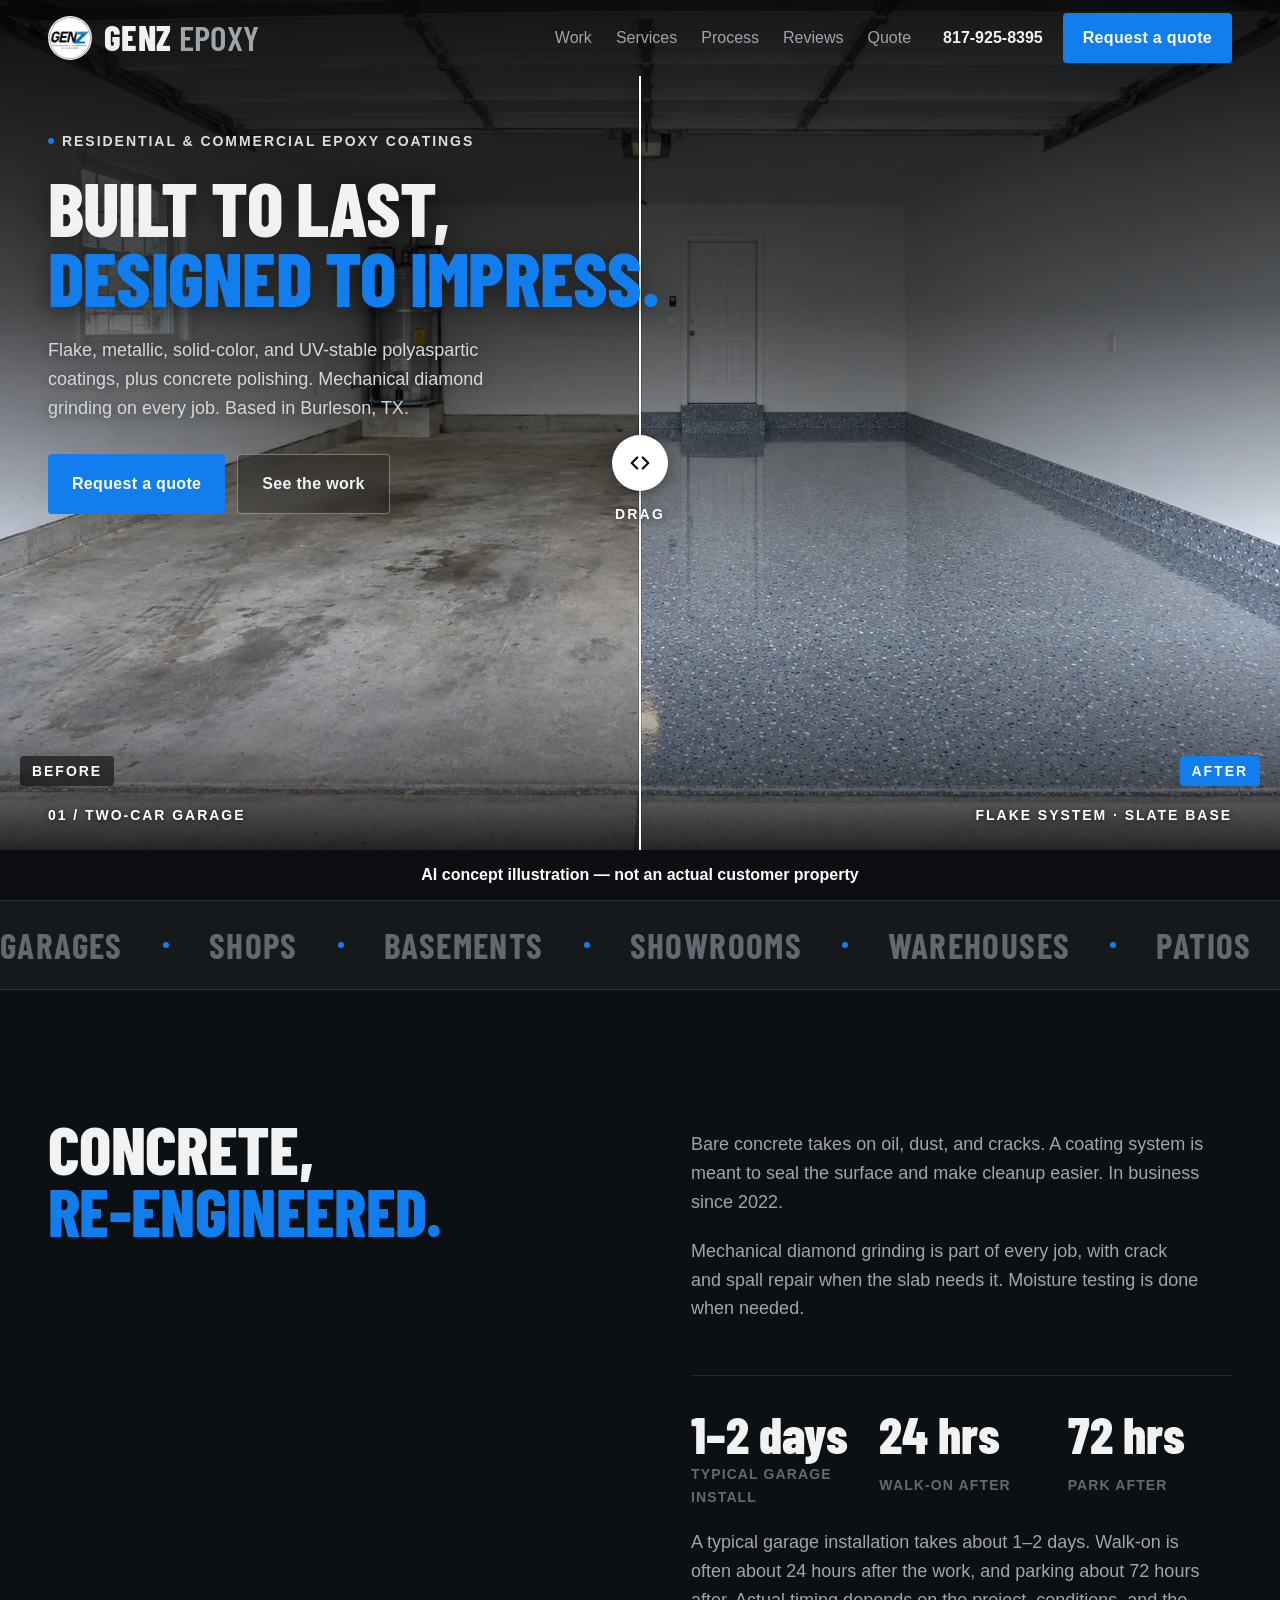
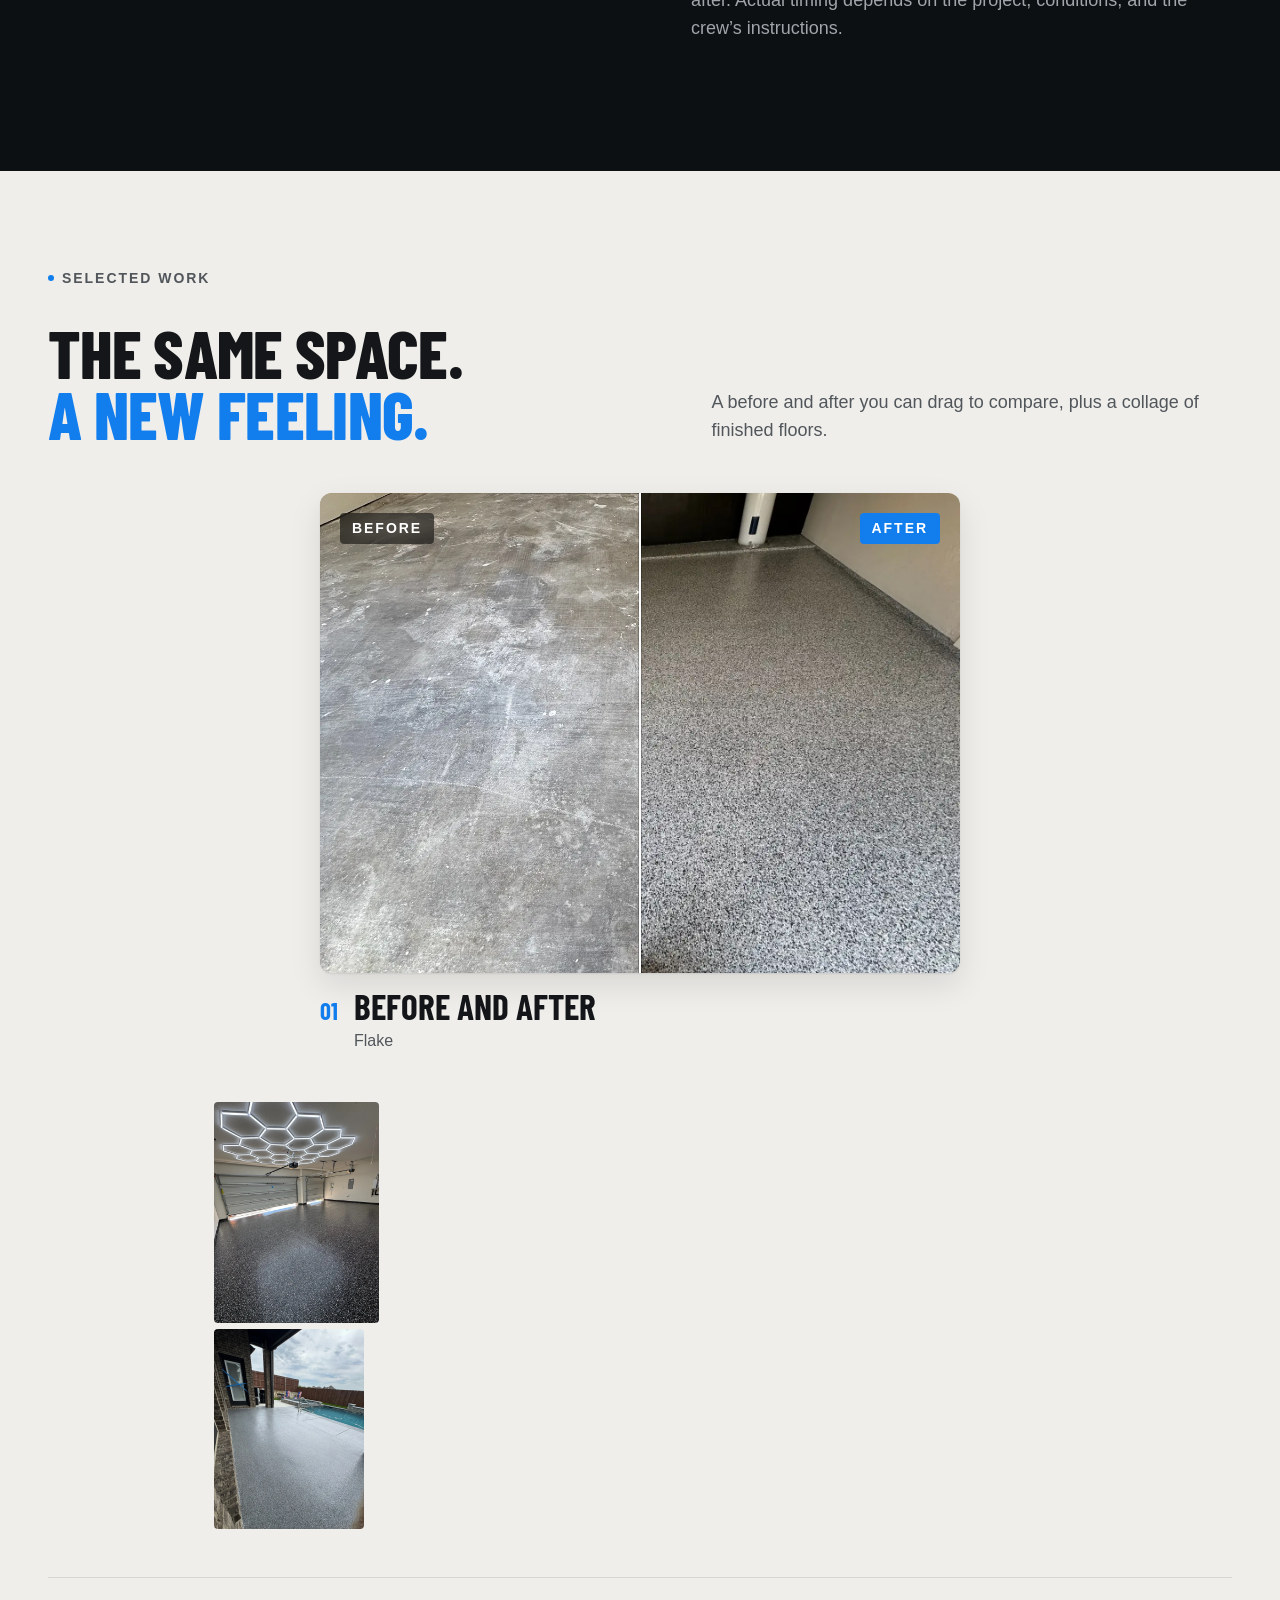
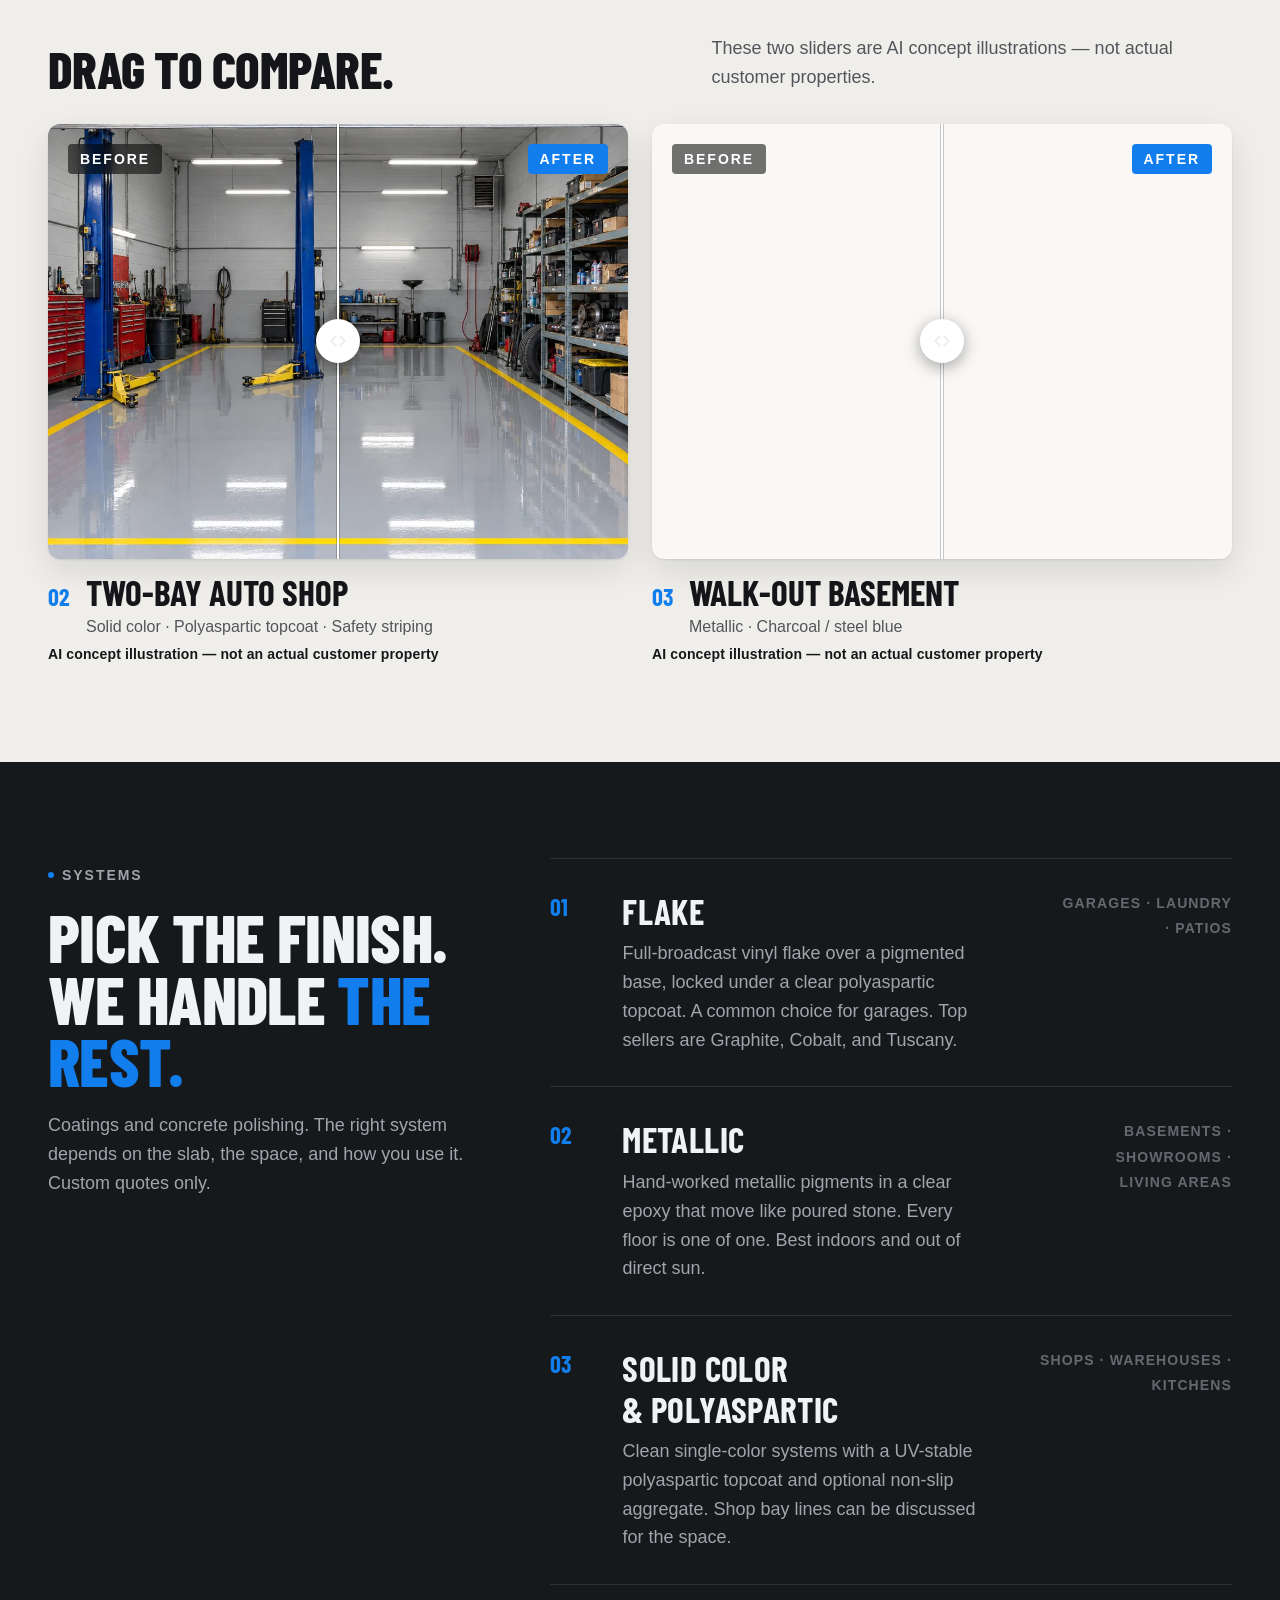
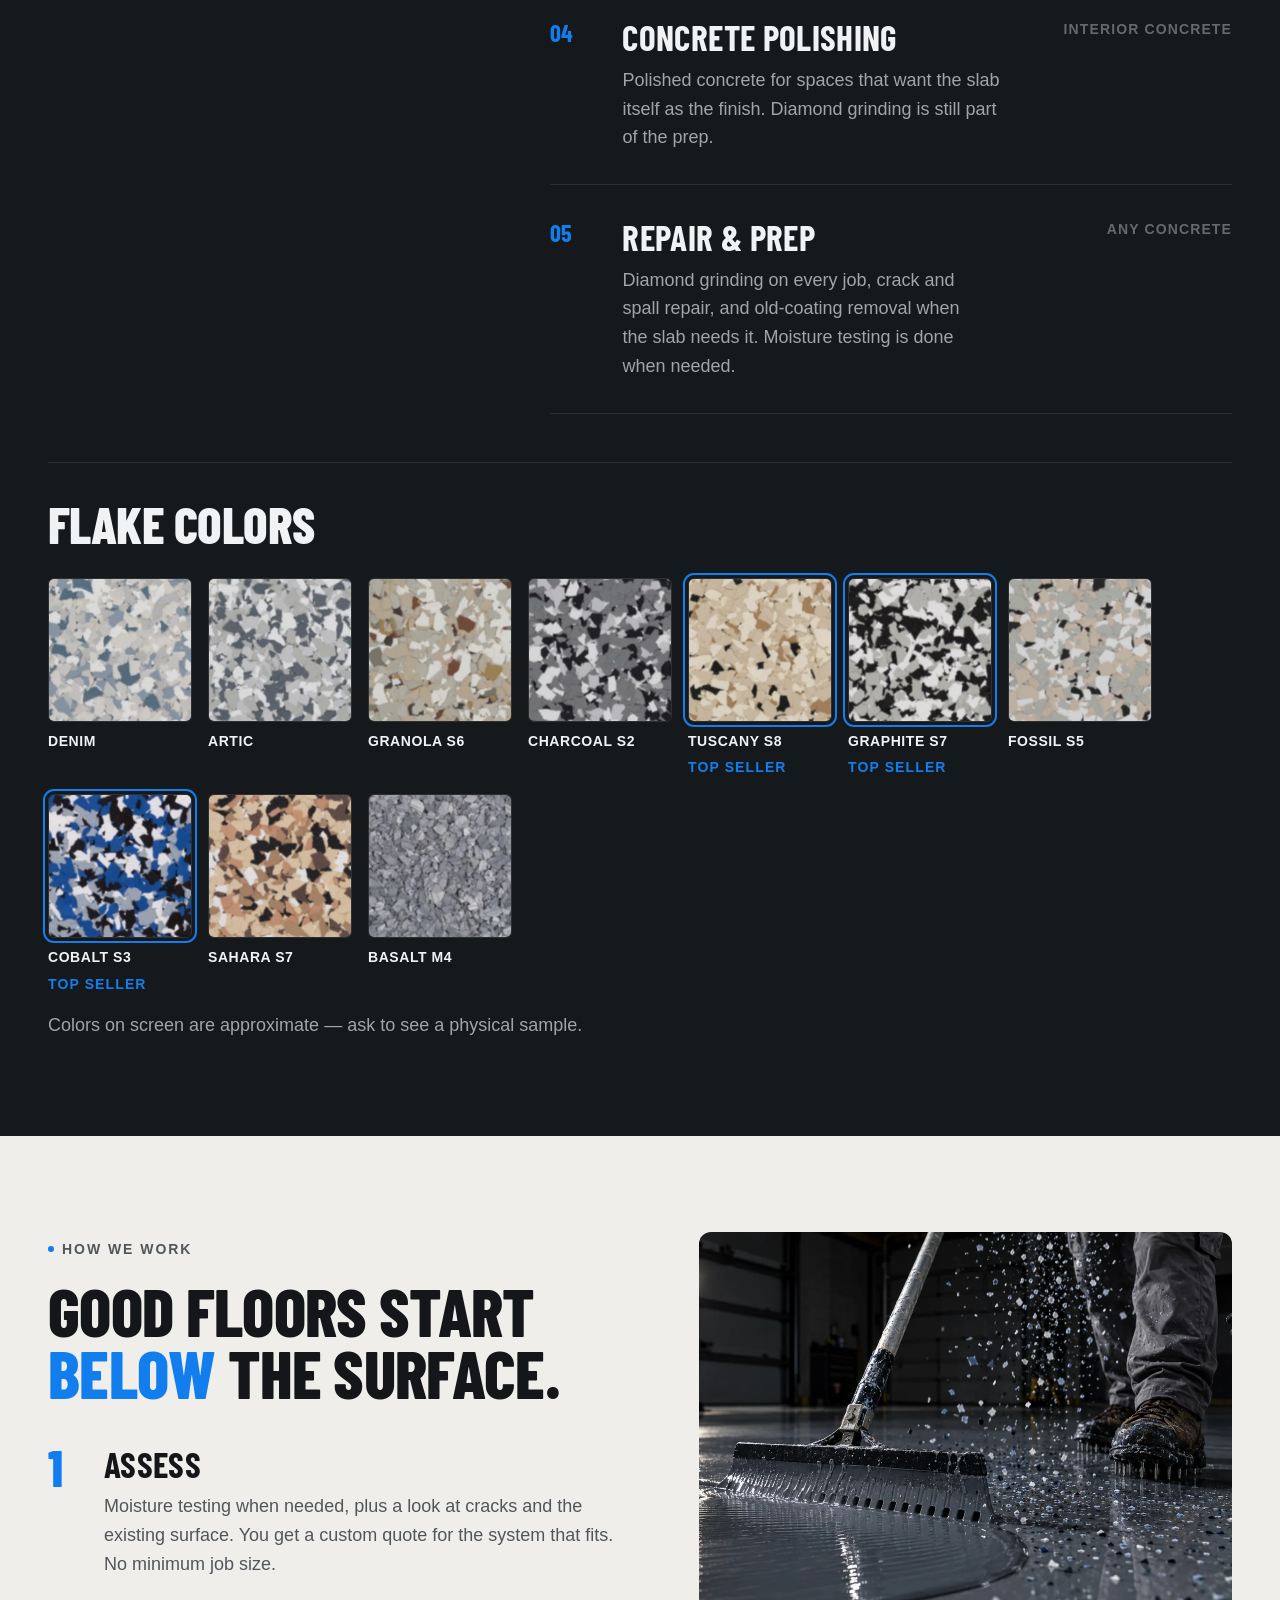
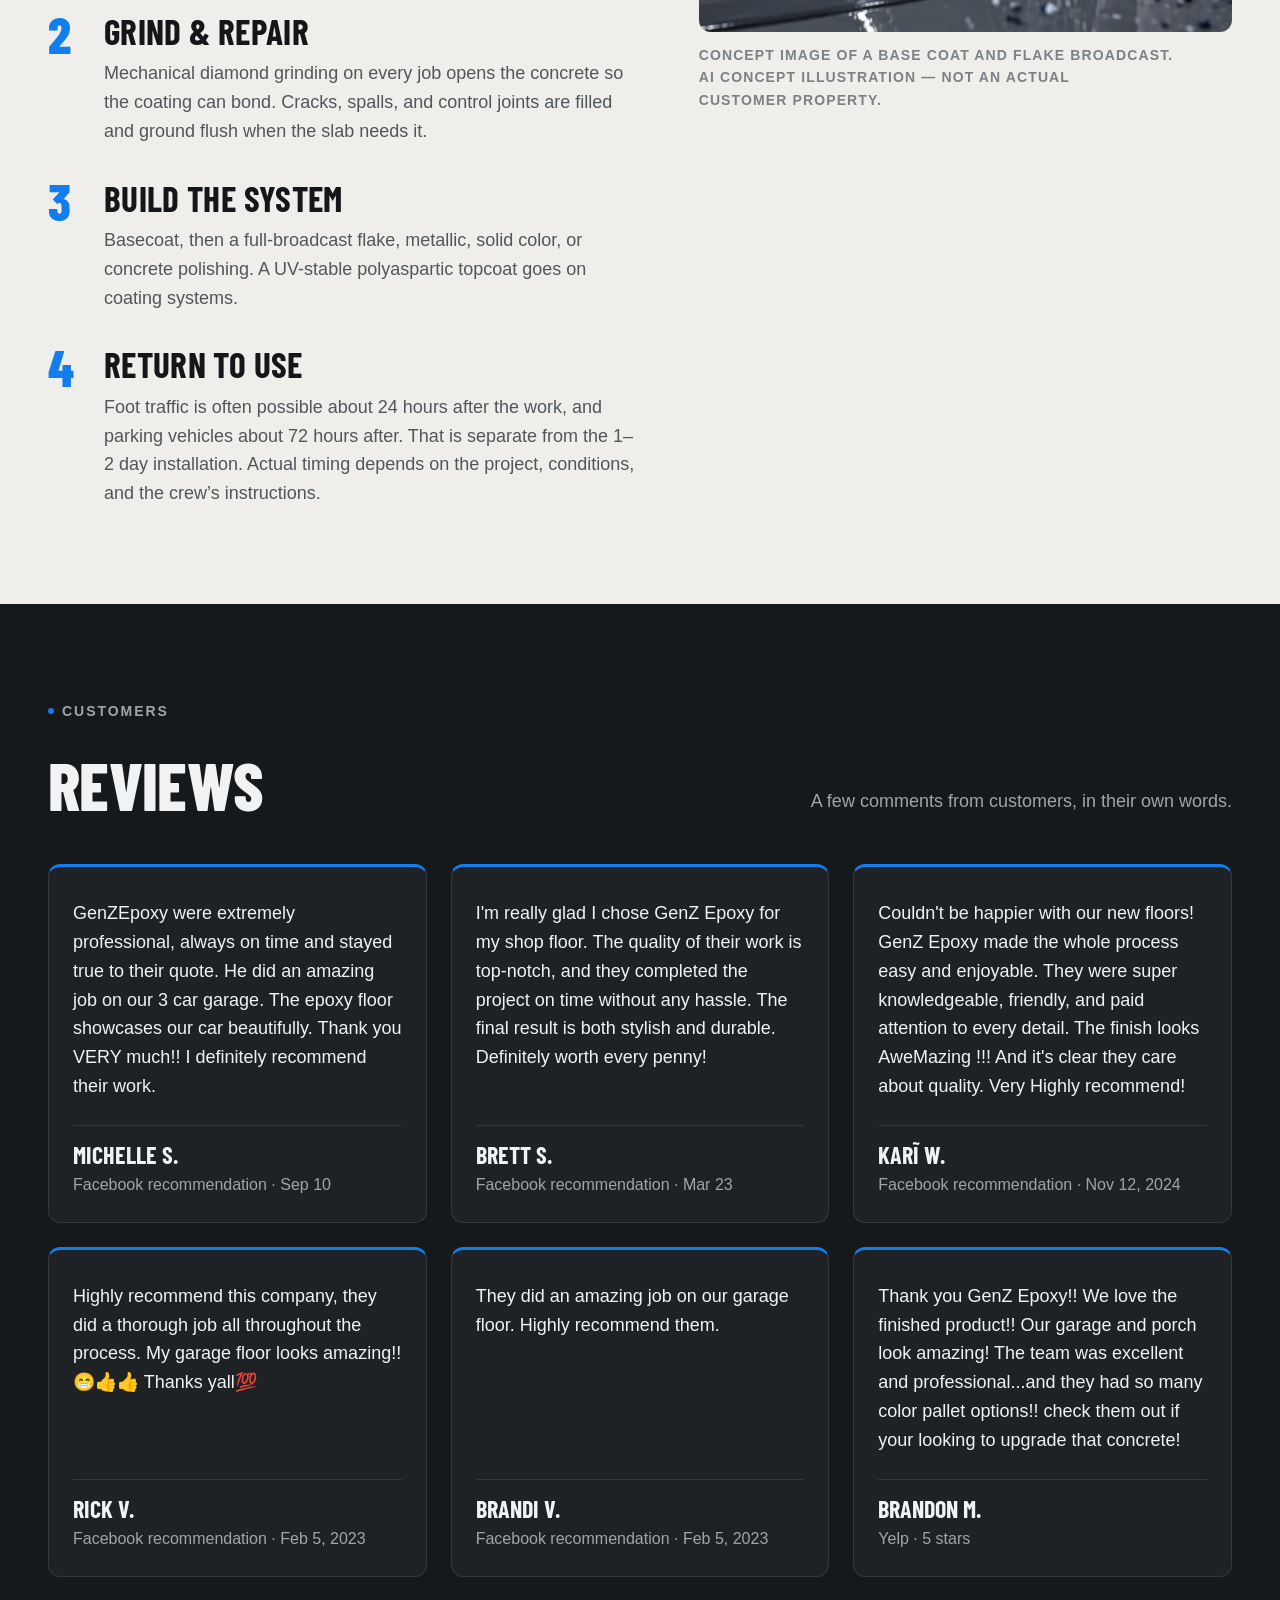
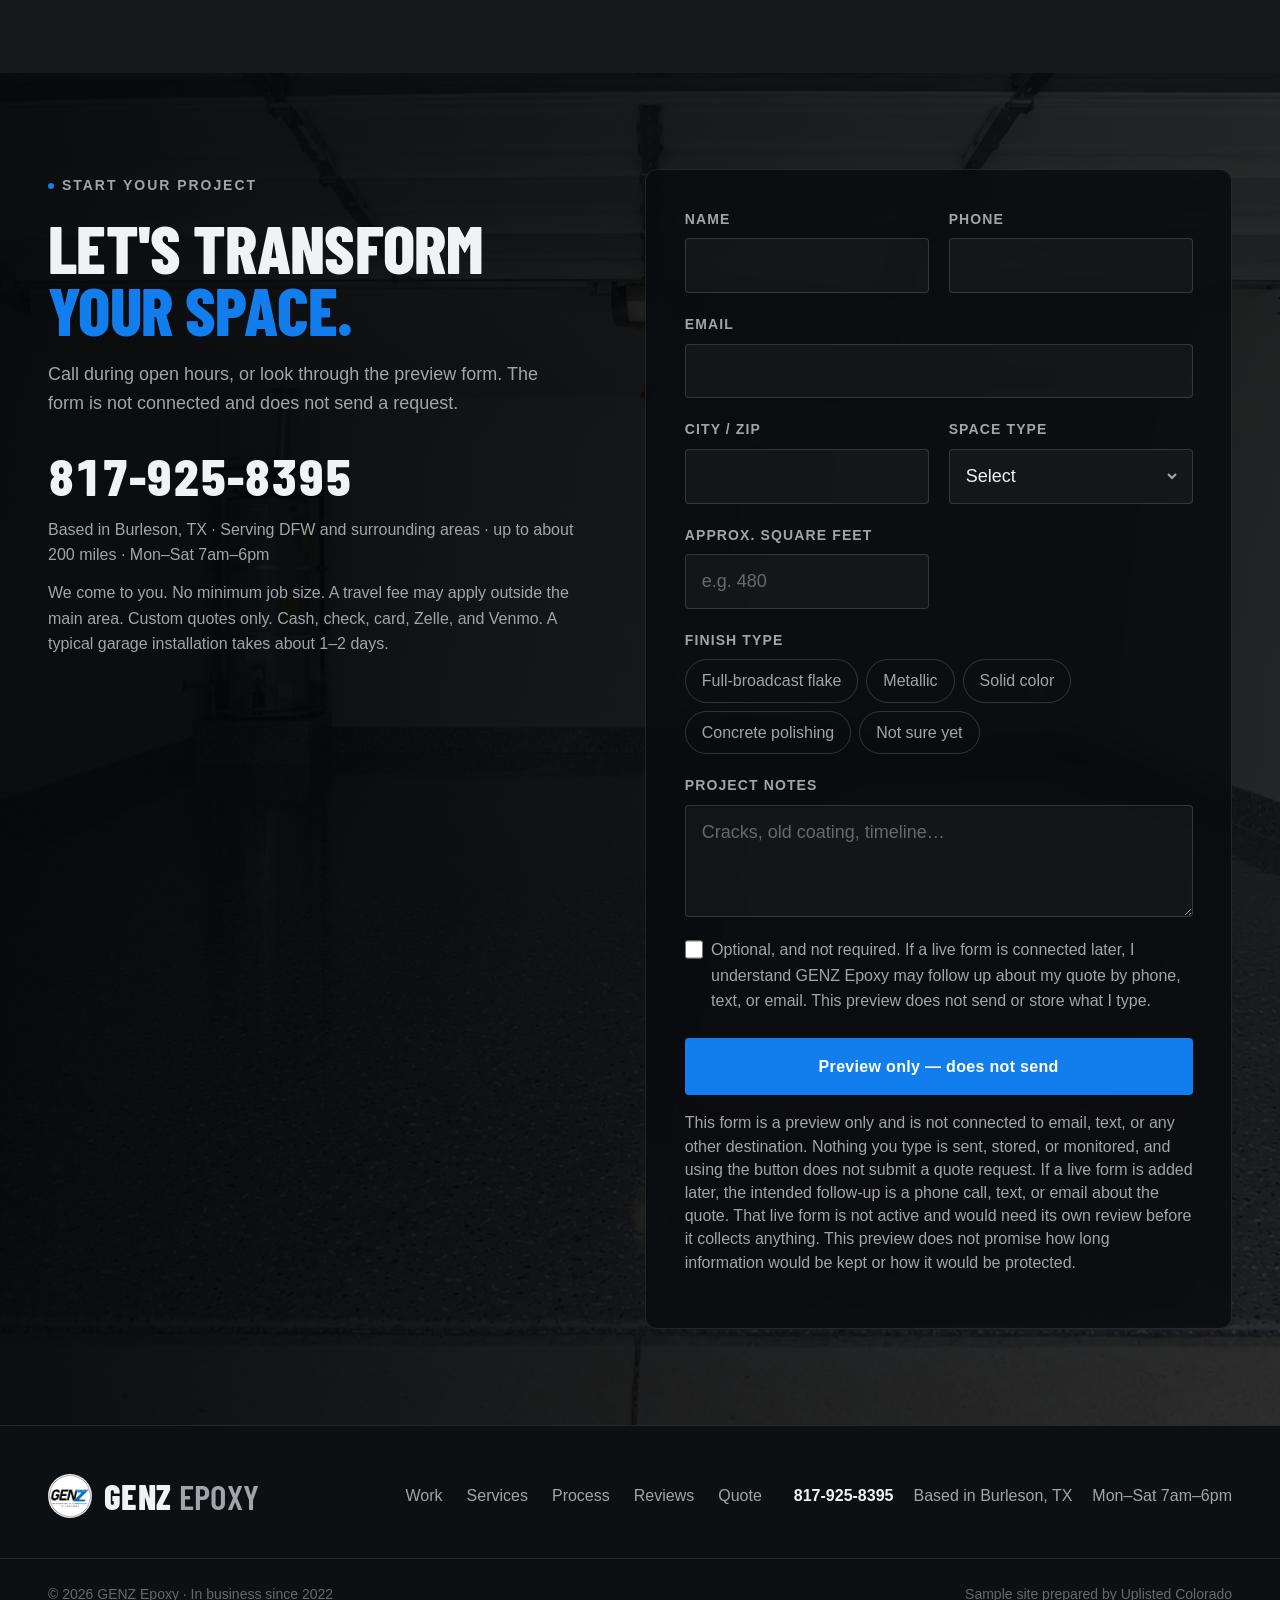
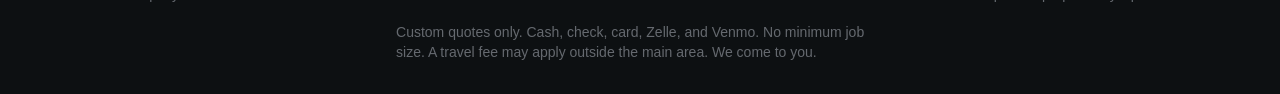
==== version-b/index.html @ 76e6569d "Update Version B preview: remove Concept illustrations label Remove only the “Concept illustrations”" ====
<!doctype html>
<html lang="en">
  <head>
    <meta name="robots" content="noindex, nofollow" />

    <meta charset="utf-8" />
    <meta name="viewport" content="width=device-width, initial-scale=1" />
    <title>GENZ Epoxy — Built to last, designed to impress.</title>
    <meta
      name="description"
      content="Built to last, designed to impress. Service-area epoxy flooring and concrete polishing based in Burleson, TX. Serving DFW and surrounding areas, up to about 200 miles. Mon–Sat 7am–6pm."
    />
    <meta property="og:title" content="GENZ Epoxy — Built to last, designed to impress." />
    <meta property="og:description" content="Built to last, designed to impress. Service-area epoxy flooring and concrete polishing based in Burleson, TX." />
    <meta property="og:image" content="./assets/after-garage.webp" />
    <link rel="icon" type="image/png" href="./assets/favicon.png" />
    <script type="application/ld+json">
      {
        "@context": "https://schema.org",
        "@type": "ProfessionalService",
        "name": "GENZ Epoxy",
        "slogan": "Built to last, designed to impress.",
        "telephone": "+18179258395",
        "description": "Built to last, designed to impress. Service-area epoxy flooring and concrete polishing based in Burleson, TX, serving DFW and surrounding areas, up to about 200 miles.",
        "areaServed": "Burleson, TX; DFW and surrounding areas, up to about 200 miles.",
        "openingHours": "Mo-Sa 07:00-18:00",
        "foundingDate": "2022",
        "paymentAccepted": "Cash, Check, Card, Zelle, Venmo"
      }
    </script>

    <link rel="preconnect" href="https://fonts.googleapis.com" />
    <link rel="preconnect" href="https://fonts.gstatic.com" crossorigin />
    <link
      href="https://fonts.googleapis.com/css2?family=Barlow+Condensed:wght@600;700;800&display=swap"
      rel="stylesheet"
    />
    <link href="https://api.fontshare.com/v2/css?f[]=satoshi@400,500,700&display=swap" rel="stylesheet" />

    <link rel="preload" as="image" href="./assets/after-garage.webp" />
    <link rel="preload" as="image" href="./assets/before-garage.webp" />
    <link rel="stylesheet" href="./base.css" />
    <link rel="stylesheet" href="./style.css" />
  </head>
  <body>
    <a class="skip-link" href="#main">Skip to content</a>

    <header class="site-header" id="top">
      <div class="container header-inner">
        <a class="brand" href="#top" aria-label="GENZ Epoxy home">
          <img class="brand-mark" src="./assets/logo.webp" alt="" width="44" height="44" />
          <span class="brand-name">GENZ <span>Epoxy</span></span>
        </a>
        <nav class="site-nav" aria-label="Primary">
          <a href="#work">Work</a>
          <a href="#services">Services</a>
          <a href="#process">Process</a>
          <a href="#reviews">Reviews</a>
          <a href="#quote">Quote</a>
        </nav>
        <div class="header-actions">
          <a class="header-phone" href="tel:+18179258395">817-925-8395</a>
          <a class="btn btn-primary" href="#quote">Request a quote</a>
        </div>
        <button class="menu-toggle" aria-expanded="false" aria-controls="mobile-nav" aria-label="Open menu">
          <span></span><span></span>
        </button>
      </div>
      <nav class="mobile-nav" id="mobile-nav" aria-label="Mobile" hidden>
        <a href="#work">Work</a>
        <a href="#services">Services</a>
        <a href="#process">Process</a>
        <a href="#reviews">Reviews</a>
        <a href="tel:+18179258395">Call 817-925-8395</a>
        <a class="btn btn-primary" href="#quote">Request a quote</a>
      </nav>
    </header>

    <main id="main">
      <section class="hero" aria-labelledby="hero-title">
        <div class="compare compare-hero" data-compare data-autoplay>
          <img
            class="compare-after"
            src="./assets/after-garage.webp"
            alt="Concept illustration of a two-car garage with a glossy slate-gray flake floor"
            width="1920"
            height="1280"
            fetchpriority="high"
          />
          <div class="compare-before-wrap">
            <img
              class="compare-before"
              src="./assets/before-garage.webp"
              alt="Concept illustration of the same two-car garage with stained and cracked bare concrete"
              width="1920"
              height="1280"
              fetchpriority="high"
            />
          </div>
          <span class="compare-label compare-label-before" aria-hidden="true">Before</span>
          <span class="compare-label compare-label-after" aria-hidden="true">After</span>
          <div class="compare-handle" aria-hidden="true">
            <span class="compare-handle-grip">
              <svg width="22" height="22" viewBox="0 0 24 24" fill="none" stroke="currentColor" stroke-width="2.5" stroke-linecap="round" stroke-linejoin="round"><path d="M9 6l-6 6 6 6M15 6l6 6-6 6"/></svg>
            </span>
            <span class="compare-hint">Drag</span>
          </div>
          <input
            class="compare-range"
            type="range"
            min="0"
            max="100"
            value="50"
            step="0.1"
            aria-label="Before and after comparison slider. Drag left to see the finished floor, right to see the original concrete."
          />
        </div>
        <p class="hero-ai-note">AI concept illustration — not an actual customer property</p>

        <div class="hero-content container">
          <p class="kicker"><span class="dot"></span>Residential &amp; commercial epoxy coatings</p>
          <h1 class="display" id="hero-title">
            Built to last,<br /><em>designed to impress.</em>
          </h1>
          <p class="hero-sub">
            Flake, metallic, solid-color, and UV-stable polyaspartic coatings, plus concrete polishing. Mechanical diamond grinding on every job. Based in Burleson, TX.
          </p>
          <div class="hero-actions">
            <a class="btn btn-primary btn-lg" href="#quote">Request a quote</a>
            <a class="btn btn-ghost btn-lg" href="#work">See the work</a>
          </div>
        </div>
        <div class="hero-meta container" aria-hidden="true">
          <span>01 / Two-car garage</span>
          <span>Flake system · Slate base</span>
        </div>
      </section>

      <div class="ticker" aria-hidden="true">
        <div class="ticker-track">
          <span>Garages</span><span>Shops</span><span>Basements</span><span>Showrooms</span><span>Warehouses</span><span>Patios</span><span>Flake</span><span>Metallic</span><span>Polyaspartic</span><span>Solid color</span><span>Polishing</span>
          <span>Garages</span><span>Shops</span><span>Basements</span><span>Showrooms</span><span>Warehouses</span><span>Patios</span><span>Flake</span><span>Metallic</span><span>Polyaspartic</span><span>Solid color</span><span>Polishing</span>
        </div>
      </div>

      <section class="statement container" aria-labelledby="statement-title">
        <h2 class="display-md" id="statement-title">Concrete,<br /><em>re-engineered.</em></h2>
        <div class="statement-body">
          <p>
            Bare concrete takes on oil, dust, and cracks. A coating system is meant to seal the surface and make cleanup easier. In business since 2022.
          </p>
          <p>
            Mechanical diamond grinding is part of every job, with crack and spall repair when the slab needs it. Moisture testing is done when needed.
          </p>
          <ul class="stat-row" role="list">
            <li><strong>1–2 days</strong><span>Typical garage install</span></li>
            <li><strong>24 hrs</strong><span>Walk-on after</span></li>
            <li><strong>72 hrs</strong><span>Park after</span></li>
          </ul>
          <p>
            A typical garage installation takes about 1–2 days. Walk-on is often about 24 hours after the work, and parking about 72 hours after. Actual timing depends on the project, conditions, and the crew’s instructions.
          </p>
        </div>
      </section>

      <section class="work section-light" id="work" aria-labelledby="work-title">
        <div class="container">
          <div class="section-head">
            <p class="kicker"><span class="dot"></span>Selected work</p>
            <h2 class="display-md" id="work-title">The same space.<br /><em>A new feeling.</em></h2>
            <p class="section-lede">A before and after you can drag to compare, plus a collage of finished floors.</p>
          </div>

          <figure class="work-item work-item-feature">
            <div class="compare" data-compare>
              <img class="compare-after" src="./assets/photos/photo-4422-after.webp" alt="Finished gray flake epoxy floor in an empty garage" width="1440" height="1080" decoding="async" />
              <div class="compare-before-wrap">
                <img class="compare-before compare-floor" src="./assets/photos/photo-4388-before.webp" alt="Bare, stained concrete floor in a garage before coating" width="1200" height="1600" decoding="async" />
              </div>
              <span class="compare-label compare-label-before" aria-hidden="true">Before</span>
              <span class="compare-label compare-label-after" aria-hidden="true">After</span>
              <div class="compare-handle" aria-hidden="true">
                <span class="compare-handle-grip">
                  <svg width="18" height="18" viewBox="0 0 24 24" fill="none" stroke="currentColor" stroke-width="2.5" stroke-linecap="round" stroke-linejoin="round"><path d="M9 6l-6 6 6 6M15 6l6 6-6 6"/></svg>
                </span>
              </div>
              <input class="compare-range" type="range" min="0" max="100" value="50" step="0.1" aria-label="Before and after comparison of a garage floor, from stained concrete to a finished flake coating" />
            </div>
            <figcaption>
              <span class="work-index">01</span>
              <span class="work-title">Before and after</span>
              <span class="work-tag">Flake</span>
            </figcaption>
          </figure>

          <div class="photo-collage" aria-label="Finished epoxy floors">
            <figure class="collage-item" style="--w:1200;--h:1600" tabindex="0" role="button" aria-pressed="false">
              <img src="./assets/photos/photo-5711.webp" alt="Dark flake epoxy garage floor with hexagonal ceiling lights" width="1200" height="1600" decoding="async" />
            </figure>
            <figure class="collage-item" style="--w:1200;--h:1600" tabindex="0" role="button" aria-pressed="false">
              <img src="./assets/photos/photo-5317.webp" alt="Covered stone porch with a finished gray flake epoxy floor" width="1200" height="1600" loading="lazy" decoding="async" />
            </figure>
            <figure class="collage-item" style="--w:1200;--h:1600" tabindex="0" role="button" aria-pressed="false">
              <img src="./assets/photos/photo-2175.webp" alt="Large shop with a gray flake epoxy floor and open bay doors at dusk" width="1200" height="1600" loading="lazy" decoding="async" />
            </figure>
            <figure class="collage-item" style="--w:1200;--h:1600" tabindex="0" role="button" aria-pressed="false">
              <img src="./assets/photos/photo-1441.webp" alt="Finished flake epoxy floor in a room with a stone wall and glass doors" width="1200" height="1600" loading="lazy" decoding="async" />
            </figure>
            <figure class="collage-item" style="--w:1200;--h:1600" tabindex="0" role="button" aria-pressed="false">
              <img src="./assets/photos/photo-7935.webp" alt="Empty garage with a finished gray flake epoxy floor" width="1200" height="1600" loading="lazy" decoding="async" />
            </figure>
            <figure class="collage-item" style="--w:1200;--h:1600" tabindex="0" role="button" aria-pressed="false">
              <img src="./assets/photos/photo-4083.webp" alt="Patio with a finished flake epoxy floor beside a pool" width="1200" height="1600" loading="lazy" decoding="async" />
            </figure>
            <figure class="collage-item" style="--w:1200;--h:1600" tabindex="0" role="button" aria-pressed="false">
              <img src="./assets/photos/photo-5311.webp" alt="Side patio with a finished flake epoxy floor along a house" width="1200" height="1600" loading="lazy" decoding="async" />
            </figure>
            <figure class="collage-item" style="--w:1200;--h:1600" tabindex="0" role="button" aria-pressed="false">
              <img src="./assets/photos/photo-9920.webp" alt="Installer broadcasting flake onto a garage floor" width="1200" height="1600" loading="lazy" decoding="async" />
            </figure>
            <figure class="collage-item" style="--w:1200;--h:1600" tabindex="0" role="button" aria-pressed="false">
              <img src="./assets/photos/photo-0523.webp" alt="Garage flake floor during installation, with a broom in the foreground" width="1200" height="1600" loading="lazy" decoding="async" />
            </figure>
            <figure class="collage-item" style="--w:1200;--h:1600" tabindex="0" role="button" aria-pressed="false">
              <img src="./assets/photos/photo-4104.webp" alt="Lit garage with a finished flake epoxy floor, seen from the driveway at dusk" width="1200" height="1600" loading="lazy" decoding="async" />
            </figure>
          </div>

          <div class="work-concepts">
            <div class="section-head section-head-sub">
              <h3 class="display-sm" id="concepts-title">Drag to compare.</h3>
              <p class="section-lede">These two sliders are AI concept illustrations — not actual customer properties.</p>
            </div>
            <div class="work-grid">
            <figure class="work-item">
              <div class="compare" data-compare>
                <img class="compare-after" src="./assets/after-shop.webp" alt="Concept illustration of an auto shop bay with a light-gray solid-color floor and yellow bay lines" width="1200" height="800" decoding="async" />
                <div class="compare-before-wrap">
                  <img class="compare-before" src="./assets/before-shop.webp" alt="Concept illustration of the same auto shop bay with worn concrete" width="1200" height="800" decoding="async" />
                </div>
                <span class="compare-label compare-label-before" aria-hidden="true">Before</span>
                <span class="compare-label compare-label-after" aria-hidden="true">After</span>
                <div class="compare-handle" aria-hidden="true">
                  <span class="compare-handle-grip">
                    <svg width="18" height="18" viewBox="0 0 24 24" fill="none" stroke="currentColor" stroke-width="2.5" stroke-linecap="round" stroke-linejoin="round"><path d="M9 6l-6 6 6 6M15 6l6 6-6 6"/></svg>
                  </span>
                </div>
                <input class="compare-range" type="range" min="0" max="100" value="50" step="0.1" aria-label="Before and after comparison: auto shop bay" />
              </div>
              <figcaption>
                <span class="work-index">02</span>
                <span class="work-title">Two-bay auto shop</span>
                <span class="work-tag">Solid color · Polyaspartic topcoat · Safety striping</span>
                <span class="ai-caption">AI concept illustration — not an actual customer property</span>
              </figcaption>
            </figure>

            <figure class="work-item">
              <div class="compare" data-compare>
                <img class="compare-after" src="./assets/after-basement.webp" alt="Concept illustration of a basement with a charcoal and steel-blue metallic floor" width="1200" height="900" decoding="async" />
                <div class="compare-before-wrap">
                  <img class="compare-before" src="./assets/before-basement.webp" alt="Concept illustration of the same basement with dusty cracked concrete" width="1200" height="900" decoding="async" />
                </div>
                <span class="compare-label compare-label-before" aria-hidden="true">Before</span>
                <span class="compare-label compare-label-after" aria-hidden="true">After</span>
                <div class="compare-handle" aria-hidden="true">
                  <span class="compare-handle-grip">
                    <svg width="18" height="18" viewBox="0 0 24 24" fill="none" stroke="currentColor" stroke-width="2.5" stroke-linecap="round" stroke-linejoin="round"><path d="M9 6l-6 6 6 6M15 6l6 6-6 6"/></svg>
                  </span>
                </div>
                <input class="compare-range" type="range" min="0" max="100" value="50" step="0.1" aria-label="Before and after comparison: basement" />
              </div>
              <figcaption>
                <span class="work-index">03</span>
                <span class="work-title">Walk-out basement</span>
                <span class="work-tag">Metallic · Charcoal / steel blue</span>
                <span class="ai-caption">AI concept illustration — not an actual customer property</span>
              </figcaption>
            </figure>
          </div>
          </div>
        </div>
      </section>

      <section class="services" id="services" aria-labelledby="services-title">
        <div class="container services-inner">
          <div class="services-intro">
            <p class="kicker"><span class="dot"></span>Systems</p>
            <h2 class="display-md" id="services-title">Pick the finish.<br />We handle <em>the rest.</em></h2>
            <p class="section-lede">Coatings and concrete polishing. The right system depends on the slab, the space, and how you use it. Custom quotes only.</p>
          </div>
          <ol class="service-list" role="list">
            <li class="service-row">
              <span class="service-num">01</span>
              <div class="service-body">
                <h3>Flake</h3>
                <p>Full-broadcast vinyl flake over a pigmented base, locked under a clear polyaspartic topcoat. A common choice for garages. Top sellers are Graphite, Cobalt, and Tuscany.</p>
              </div>
              <span class="service-meta">Garages · Laundry · Patios</span>
            </li>
            <li class="service-row">
              <span class="service-num">02</span>
              <div class="service-body">
                <h3>Metallic</h3>
                <p>Hand-worked metallic pigments in a clear epoxy that move like poured stone. Every floor is one of one. Best indoors and out of direct sun.</p>
              </div>
              <span class="service-meta">Basements · Showrooms · Living areas</span>
            </li>
            <li class="service-row">
              <span class="service-num">03</span>
              <div class="service-body">
                <h3>Solid color &amp; polyaspartic</h3>
                <p>Clean single-color systems with a UV-stable polyaspartic topcoat and optional non-slip aggregate. Shop bay lines can be discussed for the space.</p>
              </div>
              <span class="service-meta">Shops · Warehouses · Kitchens</span>
            </li>
            <li class="service-row">
              <span class="service-num">04</span>
              <div class="service-body">
                <h3>Concrete polishing</h3>
                <p>Polished concrete for spaces that want the slab itself as the finish. Diamond grinding is still part of the prep.</p>
              </div>
              <span class="service-meta">Interior concrete</span>
            </li>
            <li class="service-row">
              <span class="service-num">05</span>
              <div class="service-body">
                <h3>Repair &amp; prep</h3>
                <p>Diamond grinding on every job, crack and spall repair, and old-coating removal when the slab needs it. Moisture testing is done when needed.</p>
              </div>
              <span class="service-meta">Any concrete</span>
            </li>
          </ol>
        </div>
        <div class="container">
          <div class="color-block" id="colors">
            <h3>Flake colors</h3>
            <div class="swatch-grid">
              <figure class="swatch">
                <picture>
                  <source srcset="./assets/colors/denim.webp" type="image/webp" />
                  <img src="./assets/colors/denim.jpg" alt="DENIM" width="400" height="400" />
                </picture>
                <figcaption>DENIM</figcaption>
              </figure>
              <figure class="swatch">
                <picture>
                  <source srcset="./assets/colors/artic.webp" type="image/webp" />
                  <img src="./assets/colors/artic.jpg" alt="ARTIC" width="400" height="400" />
                </picture>
                <figcaption>ARTIC</figcaption>
              </figure>
              <figure class="swatch">
                <picture>
                  <source srcset="./assets/colors/granola-s6.webp" type="image/webp" />
                  <img src="./assets/colors/granola-s6.jpg" alt="GRANOLA S6" width="400" height="400" />
                </picture>
                <figcaption>GRANOLA S6</figcaption>
              </figure>
              <figure class="swatch">
                <picture>
                  <source srcset="./assets/colors/charcoal-s2.webp" type="image/webp" />
                  <img src="./assets/colors/charcoal-s2.jpg" alt="CHARCOAL S2" width="400" height="400" />
                </picture>
                <figcaption>CHARCOAL S2</figcaption>
              </figure>
              <figure class="swatch swatch-top">
                <picture>
                  <source srcset="./assets/colors/tuscany-s8.webp" type="image/webp" />
                  <img src="./assets/colors/tuscany-s8.jpg" alt="TUSCANY S8" width="400" height="400" />
                </picture>
                <figcaption>TUSCANY S8<span class="top-flag">Top seller</span></figcaption>
              </figure>
              <figure class="swatch swatch-top">
                <picture>
                  <source srcset="./assets/colors/graphite-s7.webp" type="image/webp" />
                  <img src="./assets/colors/graphite-s7.jpg" alt="GRAPHITE S7" width="400" height="400" />
                </picture>
                <figcaption>GRAPHITE S7<span class="top-flag">Top seller</span></figcaption>
              </figure>
              <figure class="swatch">
                <picture>
                  <source srcset="./assets/colors/fossil-s5.webp" type="image/webp" />
                  <img src="./assets/colors/fossil-s5.jpg" alt="FOSSIL S5" width="400" height="400" />
                </picture>
                <figcaption>FOSSIL S5</figcaption>
              </figure>
              <figure class="swatch swatch-top">
                <picture>
                  <source srcset="./assets/colors/cobalt-s3.webp" type="image/webp" />
                  <img src="./assets/colors/cobalt-s3.jpg" alt="COBALT S3" width="400" height="400" />
                </picture>
                <figcaption>COBALT S3<span class="top-flag">Top seller</span></figcaption>
              </figure>
              <figure class="swatch">
                <picture>
                  <source srcset="./assets/colors/sahara-s7.webp" type="image/webp" />
                  <img src="./assets/colors/sahara-s7.jpg" alt="SAHARA S7" width="400" height="400" />
                </picture>
                <figcaption>SAHARA S7</figcaption>
              </figure>
              <figure class="swatch">
                <picture>
                  <source srcset="./assets/colors/basalt-m4.webp" type="image/webp" />
                  <img src="./assets/colors/basalt-m4.jpg" alt="BASALT M4" width="400" height="400" />
                </picture>
                <figcaption>BASALT M4</figcaption>
              </figure>
            </div>
            <p>Colors on screen are approximate — ask to see a physical sample.</p>
          </div>
        </div>
      </section>

      <section class="process section-light" id="process" aria-labelledby="process-title">
        <div class="container process-inner">
          <div class="process-copy">
            <p class="kicker"><span class="dot"></span>How we work</p>
            <h2 class="display-md" id="process-title">Good floors start <em>below</em> the surface.</h2>
            <ol class="steps" role="list">
              <li>
                <span class="step-num">1</span>
                <div>
                  <h3>Assess</h3>
                  <p>Moisture testing when needed, plus a look at cracks and the existing surface. You get a custom quote for the system that fits. No minimum job size.</p>
                </div>
              </li>
              <li>
                <span class="step-num">2</span>
                <div>
                  <h3>Grind &amp; repair</h3>
                  <p>Mechanical diamond grinding on every job opens the concrete so the coating can bond. Cracks, spalls, and control joints are filled and ground flush when the slab needs it.</p>
                </div>
              </li>
              <li>
                <span class="step-num">3</span>
                <div>
                  <h3>Build the system</h3>
                  <p>Basecoat, then a full-broadcast flake, metallic, solid color, or concrete polishing. A UV-stable polyaspartic topcoat goes on coating systems.</p>
                </div>
              </li>
              <li>
                <span class="step-num">4</span>
                <div>
                  <h3>Return to use</h3>
                  <p>Foot traffic is often possible about 24 hours after the work, and parking vehicles about 72 hours after. That is separate from the 1–2 day installation. Actual timing depends on the project, conditions, and the crew’s instructions.</p>
                </div>
              </li>
            </ol>
          </div>
          <figure class="process-figure">
            <img src="./assets/process.webp" alt="Concept illustration of an installer spreading a slate-gray base coat while flakes are broadcast" width="1200" height="900" decoding="async" />
            <figcaption>Concept image of a base coat and flake broadcast. AI concept illustration — not an actual customer property.</figcaption>
          </figure>
        </div>
      </section>

      <section class="reviews" id="reviews" aria-labelledby="reviews-title">
        <div class="container">
          <div class="section-head">
            <p class="kicker"><span class="dot"></span>Customers</p>
            <h2 class="display-md" id="reviews-title">Reviews</h2>
            <p class="section-lede">A few comments from customers, in their own words.</p>
          </div>
          <ul class="review-grid" role="list">
            <li class="review-card">
              <figure>
                <blockquote class="review-quote"><p>GenZEpoxy were extremely professional, always on time and stayed true to their quote. He did an amazing job on our 3 car garage. The epoxy floor showcases our car beautifully. Thank you VERY much!! I definitely recommend their work.</p></blockquote>
                <figcaption class="review-meta"><span class="review-name">Michelle S.</span><span class="review-source">Facebook recommendation · Sep 10</span></figcaption>
              </figure>
            </li>
            <li class="review-card">
              <figure>
                <blockquote class="review-quote"><p>I&#x27;m really glad I chose GenZ Epoxy for my shop floor. The quality of their work is top-notch, and they completed the project on time without any hassle. The final result is both stylish and durable. Definitely worth every penny!</p></blockquote>
                <figcaption class="review-meta"><span class="review-name">Brett S.</span><span class="review-source">Facebook recommendation · Mar 23</span></figcaption>
              </figure>
            </li>
            <li class="review-card">
              <figure>
                <blockquote class="review-quote"><p>Couldn&#x27;t be happier with our new floors! GenZ Epoxy made the whole process easy and enjoyable. They were super knowledgeable, friendly, and paid attention to every detail. The finish looks AweMazing !!! And it&#x27;s clear they care about quality. Very Highly recommend!</p></blockquote>
                <figcaption class="review-meta"><span class="review-name">Karĩ W.</span><span class="review-source">Facebook recommendation · Nov 12, 2024</span></figcaption>
              </figure>
            </li>
            <li class="review-card">
              <figure>
                <blockquote class="review-quote"><p>Highly recommend this company, they did a thorough job all throughout the process. My garage floor looks amazing!! 😁👍👍 Thanks yall💯</p></blockquote>
                <figcaption class="review-meta"><span class="review-name">Rick V.</span><span class="review-source">Facebook recommendation · Feb 5, 2023</span></figcaption>
              </figure>
            </li>
            <li class="review-card">
              <figure>
                <blockquote class="review-quote"><p>They did an amazing job on our garage floor. Highly recommend them.</p></blockquote>
                <figcaption class="review-meta"><span class="review-name">Brandi V.</span><span class="review-source">Facebook recommendation · Feb 5, 2023</span></figcaption>
              </figure>
            </li>
            <li class="review-card">
              <figure>
                <blockquote class="review-quote"><p>Thank you GenZ Epoxy!! We love the finished product!! Our garage and porch look amazing! The team was excellent and professional...and they had so many color pallet options!! check them out if your looking to upgrade that concrete!</p></blockquote>
                <figcaption class="review-meta"><span class="review-name">Brandon M.</span><span class="review-source">Yelp · 5 stars</span></figcaption>
              </figure>
            </li>
          </ul>
        </div>
      </section>

      <section class="quote" id="quote" aria-labelledby="quote-title">
        <div class="quote-bg" aria-hidden="true">
          <img src="./assets/after-garage.webp" alt="" width="1920" height="1280" decoding="async" />
        </div>
        <div class="container quote-inner">
          <div class="quote-copy">
            <p class="kicker"><span class="dot"></span>Start your project</p>
            <h2 class="display-md" id="quote-title">Let's transform <em>your space.</em></h2>
            <p class="section-lede">Call during open hours, or look through the preview form. The form is not connected and does not send a request.</p>
            <a class="quote-phone" href="tel:+18179258395">817-925-8395</a>
            <p class="quote-area">Based in Burleson, TX · Serving DFW and surrounding areas · up to about 200 miles · Mon–Sat 7am–6pm</p>
            <p class="quote-area">We come to you. No minimum job size. A travel fee may apply outside the main area. Custom quotes only. Cash, check, card, Zelle, and Venmo. A typical garage installation takes about 1–2 days.</p>
          </div>
          <form class="quote-form" action="javascript:void(0)" method="post" novalidate onsubmit="return false;">
            <div class="field-grid">
              <label class="field">
                <span>Name</span>
                <input type="text" name="name" autocomplete="name" />
              </label>
              <label class="field">
                <span>Phone</span>
                <input type="tel" name="phone" autocomplete="tel" />
              </label>
              <label class="field field-full">
                <span>Email</span>
                <input type="email" name="email" autocomplete="email" />
              </label>
              <label class="field">
                <span>City / ZIP</span>
                <input type="text" name="city" autocomplete="postal-code" />
              </label>
              <label class="field">
                <span>Space type</span>
                <select name="space">
                  <option value="" selected>Select</option>
                  <option>2-car garage</option>
                  <option>3-car / oversized garage</option>
                  <option>Home workshop</option>
                  <option>Covered patio / porch</option>
                  <option>Basement</option>
                  <option>Shop / commercial</option>
                  <option>Other</option>
                </select>
              </label>
              <label class="field">
                <span>Approx. square feet</span>
                <input type="text" name="sqft" inputmode="numeric" placeholder="e.g. 480" />
              </label>
              <fieldset class="field field-full finish-set">
                <legend>Finish type</legend>
                <label><input type="radio" name="finish" value="Flake" /><span>Full-broadcast flake</span></label>
                <label><input type="radio" name="finish" value="Metallic" /><span>Metallic</span></label>
                <label><input type="radio" name="finish" value="Solid" /><span>Solid color</span></label>
                <label><input type="radio" name="finish" value="Polishing" /><span>Concrete polishing</span></label>
                <label><input type="radio" name="finish" value="Unsure" /><span>Not sure yet</span></label>
              </fieldset>
              <label class="field field-full">
                <span>Project notes</span>
                <textarea name="notes" rows="3" placeholder="Cracks, old coating, timeline…"></textarea>
              </label>
              <label class="field field-full consent">
                <input type="checkbox" name="followup_consent" value="yes" />
                <span>Optional, and not required. If a live form is connected later, I understand GENZ Epoxy may follow up about my quote by phone, text, or email. This preview does not send or store what I type.</span>
              </label>
            </div>
            <button class="btn btn-primary btn-lg" type="submit">Preview only — does not send</button>
            <p class="form-privacy">This form is a preview only and is not connected to email, text, or any other destination. Nothing you type is sent, stored, or monitored, and using the button does not submit a quote request. If a live form is added later, the intended follow-up is a phone call, text, or email about the quote. That live form is not active and would need its own review before it collects anything. This preview does not promise how long information would be kept or how it would be protected.</p>
            <div class="form-status" role="status" aria-live="polite"></div>
          </form>
        </div>
      </section>
    </main>

    <footer class="site-footer">
      <div class="container footer-inner">
        <a class="brand" href="#top">
          <img class="brand-mark" src="./assets/logo.webp" alt="" width="44" height="44" />
          <span class="brand-name">GENZ <span>Epoxy</span></span>
        </a>
        <nav class="footer-nav" aria-label="Footer">
          <a href="#work">Work</a>
          <a href="#services">Services</a>
          <a href="#process">Process</a>
          <a href="#reviews">Reviews</a>
          <a href="#quote">Quote</a>
        </nav>
        <div class="footer-contact">
          <a href="tel:+18179258395">817-925-8395</a>
          <span>Based in Burleson, TX</span>
          <span>Mon–Sat 7am–6pm</span>
        </div>
      </div>
      <div class="container footer-base">
        <span>© 2026 GENZ Epoxy · In business since 2022</span>
        <span>Sample site prepared by Uplisted Colorado</span>
      </div>
      <p class="container footer-extra">Custom quotes only. Cash, check, card, Zelle, and Venmo. No minimum job size. A travel fee may apply outside the main area. We come to you.</p>
    </footer>

    <script src="./app.js" defer></script>
  </body>
</html>
---- version-b/base.css ----
*,
*::before,
*::after {
  box-sizing: border-box;
  margin: 0;
  padding: 0;
}

html {
  -moz-text-size-adjust: none;
  -webkit-text-size-adjust: none;
  text-size-adjust: none;
  -webkit-font-smoothing: antialiased;
  -moz-osx-font-smoothing: grayscale;
  text-rendering: optimizeLegibility;
  scroll-behavior: smooth;
  scroll-padding-top: var(--space-20);
}

body {
  min-height: 100dvh;
  line-height: 1.6;
  font-family: var(--font-body, sans-serif);
  font-size: var(--text-base);
  color: var(--color-text);
  background-color: var(--color-bg);
}

img,
picture,
video,
canvas,
svg {
  display: block;
  max-width: 100%;
  height: auto;
}
ul[role='list'],
ol[role='list'] {
  list-style: none;
}
input,
button,
textarea,
select {
  font: inherit;
  color: inherit;
}

h1,
h2,
h3,
h4 {
  text-wrap: balance;
  line-height: 1.15;
}
p,
li,
figcaption {
  text-wrap: pretty;
  max-width: 72ch;
}

::selection {
  background: oklch(from var(--color-primary) l c h / 0.35);
  color: #fff;
}

:focus-visible {
  outline: 2px solid var(--color-primary);
  outline-offset: 3px;
  border-radius: var(--radius-sm);
}

@media (prefers-reduced-motion: reduce) {
  *,
  *::before,
  *::after {
    animation-duration: 0.01ms !important;
    animation-iteration-count: 1 !important;
    transition-duration: 0.01ms !important;
    scroll-behavior: auto !important;
  }
}

button {
  cursor: pointer;
  background: none;
  border: none;
}

a,
button,
[role='button'],
input,
textarea,
select {
  transition:
    color var(--transition-interactive),
    background var(--transition-interactive),
    border-color var(--transition-interactive),
    box-shadow var(--transition-interactive);
}

.sr-only {
  position: absolute;
  width: 1px;
  height: 1px;
  padding: 0;
  margin: -1px;
  overflow: hidden;
  clip: rect(0, 0, 0, 0);
  white-space: nowrap;
  border-width: 0;
}
---- version-b/style.css ----
/* ============ TOKENS ============ */
:root {
  --font-display: 'Barlow Condensed', 'Arial Narrow', 'Helvetica Neue', sans-serif;
  --font-body: 'Satoshi', 'Inter', 'Helvetica Neue', sans-serif;

  --text-xs: clamp(0.75rem, 0.7rem + 0.25vw, 0.875rem);
  --text-sm: clamp(0.875rem, 0.8rem + 0.35vw, 1rem);
  --text-base: clamp(1rem, 0.95rem + 0.25vw, 1.125rem);
  --text-lg: clamp(1.125rem, 1rem + 0.75vw, 1.5rem);
  --text-xl: clamp(1.5rem, 1.2rem + 1.25vw, 2.25rem);
  --text-2xl: clamp(2rem, 1.2rem + 2.5vw, 3.5rem);
  --text-3xl: clamp(2.5rem, 1rem + 4vw, 5rem);
  --text-hero: clamp(2.75rem, 0.75rem + 5vw, 5.75rem);

  --space-1: 0.25rem;
  --space-2: 0.5rem;
  --space-3: 0.75rem;
  --space-4: 1rem;
  --space-5: 1.25rem;
  --space-6: 1.5rem;
  --space-8: 2rem;
  --space-10: 2.5rem;
  --space-12: 3rem;
  --space-16: 4rem;
  --space-20: 5rem;
  --space-24: 6rem;
  --space-32: 8rem;

  /* Dark, cool-neutral surfaces */
  --color-bg: oklch(0.17 0.006 250);
  --color-surface: oklch(0.21 0.007 250);
  --color-surface-2: oklch(0.25 0.008 250);
  --color-border: oklch(1 0 0 / 0.1);
  --color-text: oklch(0.96 0.004 250);
  --color-text-muted: oklch(0.72 0.01 250);
  --color-text-faint: oklch(0.52 0.01 250);

  /* Accent: the logo's blue */
  --color-primary: oklch(0.6 0.19 255);
  --color-primary-hover: oklch(0.66 0.18 255);
  --color-primary-active: oklch(0.54 0.19 255);
  --color-on-primary: #fff;

  /* Light section overrides */
  --light-bg: oklch(0.95 0.004 90);
  --light-surface: oklch(0.98 0.003 90);
  --light-text: oklch(0.2 0.006 250);
  --light-muted: oklch(0.45 0.01 250);
  --light-border: oklch(0 0 0 / 0.1);

  --radius-sm: 0.25rem;
  --radius-md: 0.375rem;
  --radius-lg: 0.75rem;
  --radius-full: 9999px;

  --transition-interactive: 180ms cubic-bezier(0.16, 1, 0.3, 1);
  --ease-out: cubic-bezier(0.16, 1, 0.3, 1);

  --shadow-md: 0 4px 16px oklch(0 0 0 / 0.35);
  --shadow-lg: 0 16px 48px oklch(0 0 0 / 0.45);

  --content-wide: 1280px;
  --gutter: clamp(var(--space-5), 4vw, var(--space-12));
}

/* ============ LAYOUT PRIMITIVES ============ */
.container {
  width: 100%;
  max-width: var(--content-wide);
  margin-inline: auto;
  padding-inline: var(--gutter);
}

.skip-link {
  position: absolute;
  top: -100px;
  left: var(--space-4);
  z-index: 200;
  padding: var(--space-2) var(--space-4);
  background: var(--color-primary);
  color: var(--color-on-primary);
  border-radius: var(--radius-sm);
}
.skip-link:focus {
  top: var(--space-4);
}

/* ============ TYPE ============ */
.display,
.display-md,
.display-sm {
  font-family: var(--font-display);
  font-weight: 800;
  text-transform: uppercase;
  letter-spacing: -0.01em;
  line-height: 0.92;
}
.display {
  font-size: var(--text-hero);
}
.display-md {
  font-size: var(--text-3xl);
}
.display-sm {
  font-size: var(--text-2xl);
  margin: 0;
}
.display em,
.display-md em,
.display-sm em {
  font-style: normal;
  color: var(--color-primary);
}

.kicker {
  display: inline-flex;
  align-items: center;
  gap: var(--space-2);
  font-size: var(--text-xs);
  font-weight: 700;
  letter-spacing: 0.14em;
  text-transform: uppercase;
  color: var(--color-text-muted);
  margin-bottom: var(--space-5);
}
.kicker .dot {
  width: 6px;
  height: 6px;
  border-radius: var(--radius-full);
  background: var(--color-primary);
}

.section-lede {
  color: var(--color-text-muted);
  max-width: 52ch;
  margin-top: var(--space-5);
}

h3 {
  font-family: var(--font-display);
  font-weight: 700;
  text-transform: uppercase;
  font-size: var(--text-xl);
  letter-spacing: 0.01em;
}

/* ============ BUTTONS ============ */
.btn {
  display: inline-flex;
  align-items: center;
  justify-content: center;
  gap: var(--space-2);
  padding: var(--space-3) var(--space-5);
  min-height: 44px;
  font-size: var(--text-sm);
  font-weight: 700;
  letter-spacing: 0.02em;
  text-decoration: none;
  border-radius: var(--radius-sm);
  white-space: nowrap;
  transition:
    background var(--transition-interactive),
    color var(--transition-interactive),
    border-color var(--transition-interactive),
    transform var(--transition-interactive);
}
.btn-lg {
  padding: var(--space-4) var(--space-6);
  min-height: 52px;
}
.btn-primary {
  background: var(--color-primary);
  color: var(--color-on-primary);
}
.btn-primary:hover {
  background: var(--color-primary-hover);
  transform: translateY(-1px);
}
.btn-primary:active {
  background: var(--color-primary-active);
  transform: translateY(0);
}
.btn-ghost {
  color: var(--color-text);
  border: 1px solid oklch(1 0 0 / 0.35);
  background: oklch(0 0 0 / 0.25);
  backdrop-filter: blur(8px);
}
.btn-ghost:hover {
  background: oklch(1 0 0 / 0.12);
  border-color: oklch(1 0 0 / 0.6);
}

/* ============ HEADER ============ */
#work,
#colors,
#process,
#quote,
.statement {
  scroll-margin-top: 5.5rem;
}
.site-header {
  position: fixed;
  inset-inline: 0;
  top: 0;
  z-index: 100;
  transition:
    background 300ms var(--ease-out),
    box-shadow 300ms var(--ease-out);
}
.site-header.scrolled {
  background: oklch(from var(--color-bg) l c h / 0.85);
  backdrop-filter: blur(14px);
  box-shadow: 0 1px 0 var(--color-border);
}
.header-inner {
  display: flex;
  align-items: center;
  gap: var(--space-8);
  height: 76px;
}
.brand {
  display: inline-flex;
  align-items: center;
  gap: var(--space-3);
  text-decoration: none;
  color: var(--color-text);
}
.brand-mark {
  width: 44px;
  height: 44px;
  border-radius: var(--radius-full);
  flex-shrink: 0;
}
.brand-name {
  font-family: var(--font-display);
  font-weight: 800;
  text-transform: uppercase;
  font-size: var(--text-xl);
  line-height: 1;
  letter-spacing: 0.01em;
}
.brand-name span {
  font-weight: 600;
  color: var(--color-text-muted);
}
.site-nav {
  display: flex;
  gap: var(--space-6);
  margin-left: auto;
}
.site-nav a,
.footer-nav a {
  color: var(--color-text-muted);
  text-decoration: none;
  font-size: var(--text-sm);
  font-weight: 500;
}
.site-nav a:hover,
.footer-nav a:hover {
  color: var(--color-text);
}
.header-actions {
  display: flex;
  align-items: center;
  gap: var(--space-5);
}
.header-phone {
  color: var(--color-text);
  text-decoration: none;
  font-weight: 700;
  font-size: var(--text-sm);
  font-variant-numeric: tabular-nums;
}
.header-phone:hover {
  color: var(--color-primary-hover);
}
.menu-toggle {
  display: none;
  width: 44px;
  height: 44px;
  margin-left: auto;
  flex-direction: column;
  justify-content: center;
  align-items: center;
  gap: 6px;
}
.menu-toggle span {
  display: block;
  width: 24px;
  height: 2px;
  background: var(--color-text);
  transition: transform 220ms var(--ease-out);
}
.menu-toggle[aria-expanded='true'] span:first-child {
  transform: translateY(4px) rotate(45deg);
}
.menu-toggle[aria-expanded='true'] span:last-child {
  transform: translateY(-4px) rotate(-45deg);
}
.mobile-nav {
  display: none;
}

/* ============ HERO / COMPARE ============ */
.hero {
  position: relative;
  min-height: 100svh;
  display: flex;
  flex-direction: column;
  justify-content: space-between;
  isolation: isolate;
  padding-bottom: 3.1rem;
}
.compare {
  position: relative;
  overflow: hidden;
  user-select: none;
  -webkit-user-select: none;
  touch-action: pan-y;
  --pos: 50%;
  background: var(--color-surface);
}
.compare-hero {
  position: absolute;
  top: 0;
  right: 0;
  left: 0;
  bottom: 3.1rem;
  z-index: 0;
}
.hero-ai-note {
  position: absolute;
  left: 0;
  right: 0;
  bottom: 0;
  z-index: 6;
  display: flex;
  align-items: center;
  justify-content: center;
  box-sizing: border-box;
  width: 100%;
  max-width: none;
  height: 3.1rem;
  margin: 0;
  padding: 0.45rem 1.25rem;
  background: #0c0e12;
  color: #fff;
  font-size: var(--text-sm);
  font-weight: 700;
  line-height: 1.35;
  text-align: center;
  pointer-events: none;
}
.compare img {
  position: absolute;
  inset: 0;
  width: 100%;
  height: 100%;
  object-fit: cover;
  pointer-events: none;
}
.compare:not(.compare-hero) {
  aspect-ratio: 4 / 3;
}
.compare-before-wrap {
  position: absolute;
  inset: 0;
  clip-path: inset(0 calc(100% - var(--pos)) 0 0);
}
.compare-hero .compare-before-wrap::after,
.compare-hero::after {
  content: '';
  position: absolute;
  inset: 0;
  pointer-events: none;
}
/* readability scrim over the hero */
.compare-hero::after {
  background:
    linear-gradient(to bottom, oklch(0.1 0.005 250 / 0.9) 0%, oklch(0.1 0.005 250 / 0.6) 36%, transparent 64%),
    linear-gradient(to top, oklch(0.1 0.005 250 / 0.85) 0%, oklch(0.1 0.005 250 / 0.4) 12%, transparent 26%);
  z-index: 2;
}
.compare-hero .compare-handle {
  top: 76px;
}
.compare-handle {
  position: absolute;
  top: 0;
  bottom: 0;
  left: var(--pos);
  width: 2px;
  margin-left: -1px;
  background: #fff;
  z-index: 3;
  pointer-events: none;
  box-shadow: 0 0 0 1px oklch(0 0 0 / 0.2);
}
.compare-handle-grip {
  position: absolute;
  top: 50%;
  left: 50%;
  transform: translate(-50%, -50%);
  width: 56px;
  height: 56px;
  border-radius: var(--radius-full);
  background: #fff;
  color: var(--color-bg);
  display: grid;
  place-items: center;
  box-shadow: var(--shadow-md);
  transition: transform var(--transition-interactive), background var(--transition-interactive), color var(--transition-interactive);
}
.compare:not(.compare-hero) .compare-handle-grip {
  width: 44px;
  height: 44px;
}
.compare.dragging .compare-handle-grip,
.compare:hover .compare-handle-grip {
  background: var(--color-primary);
  color: var(--color-on-primary);
  transform: translate(-50%, -50%) scale(1.06);
}
.compare-hint {
  position: absolute;
  top: calc(50% + 40px);
  left: 50%;
  transform: translateX(-50%);
  font-size: var(--text-xs);
  font-weight: 700;
  letter-spacing: 0.16em;
  text-transform: uppercase;
  color: #fff;
  text-shadow: 0 1px 8px oklch(0 0 0 / 0.6);
  opacity: 1;
  transition: opacity 400ms var(--ease-out);
}
.compare.interacted .compare-hint {
  opacity: 0;
}
.compare-label {
  position: absolute;
  top: var(--space-5);
  z-index: 3;
  padding: var(--space-1) var(--space-3);
  font-size: var(--text-xs);
  font-weight: 700;
  letter-spacing: 0.14em;
  text-transform: uppercase;
  border-radius: var(--radius-sm);
  background: oklch(0 0 0 / 0.55);
  color: #fff;
  backdrop-filter: blur(6px);
  pointer-events: none;
}
.compare-hero .compare-label {
  top: auto;
  bottom: var(--space-16);
}
.compare-label-before {
  left: var(--space-5);
}
.compare-label-after {
  right: var(--space-5);
  background: var(--color-primary);
}
.compare-range {
  position: absolute;
  inset: 0;
  width: 100%;
  height: 100%;
  z-index: 4;
  opacity: 0;
  cursor: ew-resize;
  margin: 0;
  -webkit-appearance: none;
  appearance: none;
}
.compare-range:focus-visible {
  opacity: 0;
}
.compare:has(.compare-range:focus-visible) .compare-handle-grip {
  outline: 3px solid var(--color-primary);
  outline-offset: 3px;
}
.ai-caption {
  grid-column: 1 / -1;
  max-width: none;
  font-size: var(--text-xs);
  font-weight: 700;
  letter-spacing: 0.01em;
  text-transform: none;
  color: var(--color-text);
}

.hero-content {
  position: relative;
  z-index: 5;
  padding-top: calc(76px + var(--space-12));
  padding-bottom: var(--space-8);
  pointer-events: none;
}
.hero-content a,
.hero-content .btn {
  pointer-events: auto;
}
.hero-content .kicker {
  color: oklch(0.9 0.005 250);
}
.hero-content .display {
  max-width: 22ch;
  text-shadow: 0 2px 24px oklch(0 0 0 / 0.5);
}
.hero-sub {
  margin-top: var(--space-6);
  max-width: 46ch;
  color: oklch(0.88 0.005 250);
  text-shadow: 0 1px 12px oklch(0 0 0 / 0.5);
}
.hero-actions {
  display: flex;
  flex-wrap: wrap;
  gap: var(--space-3);
  margin-top: var(--space-8);
}
.hero-meta {
  position: relative;
  z-index: 5;
  display: flex;
  justify-content: space-between;
  padding-bottom: var(--space-6);
  font-size: var(--text-xs);
  font-weight: 700;
  letter-spacing: 0.14em;
  text-transform: uppercase;
  color: #fff;
  text-shadow: 0 1px 6px oklch(0 0 0 / 0.7);
  pointer-events: none;
}

/* ============ TICKER ============ */
.ticker {
  overflow: hidden;
  border-block: 1px solid var(--color-border);
  padding-block: var(--space-4);
  background: var(--color-surface);
}
.ticker-track {
  display: flex;
  gap: var(--space-10);
  width: max-content;
  animation: ticker 40s linear infinite;
}
.ticker-track span {
  font-family: var(--font-display);
  font-weight: 700;
  text-transform: uppercase;
  font-size: var(--text-xl);
  letter-spacing: 0.04em;
  color: var(--color-text-faint);
  display: inline-flex;
  align-items: center;
  gap: var(--space-10);
}
.ticker-track span::after {
  content: '';
  width: 6px;
  height: 6px;
  border-radius: var(--radius-full);
  background: var(--color-primary);
}
@keyframes ticker {
  to {
    transform: translateX(-50%);
  }
}
@media (prefers-reduced-motion: reduce) {
  .ticker-track {
    animation: none;
  }
  .collage-item img {
    transition: none;
  }
  .collage-item:hover img,
  .collage-item.is-zoomed img {
    transform: none;
    box-shadow: none;
  }
}

/* ============ STATEMENT ============ */
.statement {
  display: grid;
  grid-template-columns: 1.1fr 1fr;
  gap: var(--space-12);
  padding-block: clamp(var(--space-16), 10vw, var(--space-32));
  align-items: start;
}
.statement-body {
  display: grid;
  gap: var(--space-5);
  color: var(--color-text-muted);
  padding-top: var(--space-3);
}
.stat-row {
  display: grid;
  grid-template-columns: repeat(3, 1fr);
  gap: var(--space-6);
  margin-top: var(--space-8);
  padding-top: var(--space-8);
  border-top: 1px solid var(--color-border);
}
.stat-row li {
  display: grid;
  gap: var(--space-1);
}
.stat-row strong {
  font-family: var(--font-display);
  font-weight: 800;
  font-size: var(--text-2xl);
  line-height: 1;
  color: var(--color-text);
}
.stat-row span {
  font-size: var(--text-xs);
  letter-spacing: 0.08em;
  text-transform: uppercase;
  font-weight: 700;
  color: var(--color-text-faint);
}

/* ============ LIGHT SECTIONS ============ */
.section-light {
  --color-bg: var(--light-bg);
  --color-surface: var(--light-surface);
  --color-text: var(--light-text);
  --color-text-muted: var(--light-muted);
  --color-text-faint: oklch(0.6 0.01 250);
  --color-border: var(--light-border);
  background: var(--color-bg);
  color: var(--color-text);
}

/* ============ WORK ============ */
.work {
  padding-block: clamp(var(--space-16), 9vw, var(--space-24));
}
.section-head {
  display: grid;
  grid-template-columns: minmax(0, 1.2fr) minmax(0, 1fr);
  gap: var(--space-8);
  align-items: end;
  margin-bottom: var(--space-12);
}
.section-head .kicker {
  grid-column: 1 / -1;
  margin-bottom: 0;
}
.section-head .section-lede {
  margin-top: 0;
  justify-self: end;
}
.work-grid {
  display: grid;
  grid-template-columns: repeat(2, minmax(0, 1fr));
  gap: var(--space-8) var(--space-6);
}
.work-item .compare {
  border-radius: var(--radius-lg);
  box-shadow: 0 1px 2px oklch(0 0 0 / 0.08), 0 12px 32px oklch(0 0 0 / 0.1);
}
.work-item figcaption {
  display: grid;
  grid-template-columns: auto 1fr;
  gap: var(--space-1) var(--space-4);
  padding-top: var(--space-4);
  align-items: baseline;
}
.work-index {
  font-family: var(--font-display);
  font-weight: 700;
  font-size: var(--text-lg);
  color: var(--color-primary);
  grid-row: span 2;
}
.work-title {
  font-family: var(--font-display);
  font-weight: 700;
  text-transform: uppercase;
  font-size: var(--text-xl);
  line-height: 1;
}
.work-tag {
  font-size: var(--text-sm);
  color: var(--color-text-muted);
}


.work-item-feature {
  max-width: 640px; /* ~half of the 1280px container used in r11 */
  width: 100%;
  margin-inline: auto;
  margin-bottom: var(--space-12);
}
.work-item-feature .compare {
  border-radius: var(--radius-lg);
  box-shadow: 0 1px 2px oklch(0 0 0 / 0.08), 0 12px 32px oklch(0 0 0 / 0.1);
}
.compare-floor {
  object-position: center 78%;
}
.photo-collage {
  display: flex;
  flex-wrap: wrap;
  gap: 6px;
  max-width: 72%; /* ~25% narrower than r11's full-width collage; 4-across desktop */
  margin: 0 auto var(--space-12);
  overflow: visible;
}
.photo-collage::after {
  content: "";
  flex-grow: 999;
  height: 0;
}
.work {
  overflow-x: hidden;
}
.collage-item {
  position: relative;
  margin: 0;
  min-width: 0;
  flex-grow: calc(var(--w) / var(--h));
  flex-basis: calc(var(--w) / var(--h) * 200px);
  cursor: pointer;
  z-index: 1;
}
.collage-item img {
  width: 100%;
  height: auto;
  aspect-ratio: var(--w) / var(--h);
  object-fit: contain;
  vertical-align: middle;
  border-radius: var(--radius-sm);
  display: block;
  transform-origin: center center;
  transition: transform 280ms var(--ease-out, ease), box-shadow 280ms var(--ease-out, ease);
}
.collage-item.is-zoomed {
  z-index: 6;
}
.collage-item.is-zoomed img {
  transform: scale(1.56);
  box-shadow: 0 10px 28px oklch(0 0 0 / 0.28), 0 2px 6px oklch(0 0 0 / 0.18);
}
@media (hover: hover) and (pointer: fine) {
  .collage-item:hover {
    z-index: 6;
  }
  .collage-item:hover img {
    transform: scale(1.56);
    box-shadow: 0 10px 28px oklch(0 0 0 / 0.28), 0 2px 6px oklch(0 0 0 / 0.18);
  }
}
.collage-item:focus-visible {
  z-index: 6;
  outline: none;
}
.collage-item:focus-visible img {
  outline: 3px solid var(--color-primary);
  outline-offset: 2px;
}
.work-concepts {
  padding-top: var(--space-4);
  border-top: 1px solid var(--color-border);
}
.section-head-sub {
  margin-bottom: var(--space-8);
  margin-top: var(--space-10);
}


/* ============ SERVICES ============ */
.services {
  padding-block: clamp(var(--space-16), 9vw, var(--space-24));
  background: var(--color-surface);
}
.services-inner {
  display: grid;
  grid-template-columns: minmax(0, 2fr) minmax(0, 3fr);
  gap: var(--space-12);
  align-items: start;
}
.services-intro {
  position: sticky;
  top: 100px;
}
.service-list {
  border-top: 1px solid var(--color-border);
}
.service-row {
  display: grid;
  grid-template-columns: 3rem minmax(0, 1fr) minmax(0, 13rem);
  gap: var(--space-6);
  padding-block: var(--space-8);
  border-bottom: 1px solid var(--color-border);
}
.service-num {
  font-family: var(--font-display);
  font-weight: 700;
  font-size: var(--text-lg);
  color: var(--color-primary);
  line-height: 1.3;
}
.service-body p {
  color: var(--color-text-muted);
  margin-top: var(--space-2);
}
.service-meta {
  font-size: var(--text-xs);
  letter-spacing: 0.08em;
  text-transform: uppercase;
  font-weight: 700;
  color: var(--color-text-faint);
  text-align: right;
  line-height: 1.8;
}

/* ============ PROCESS ============ */
.process {
  padding-block: clamp(var(--space-16), 9vw, var(--space-24));
}
.process-inner {
  display: grid;
  grid-template-columns: minmax(0, 1.1fr) minmax(0, 1fr);
  gap: var(--space-16);
  align-items: start;
}
.steps {
  display: grid;
  gap: var(--space-8);
  margin-top: var(--space-10);
}
.steps li {
  display: grid;
  grid-template-columns: 2.5rem minmax(0, 1fr);
  gap: var(--space-4);
}
.step-num {
  font-family: var(--font-display);
  font-weight: 800;
  font-size: var(--text-2xl);
  line-height: 0.9;
  color: var(--color-primary);
}
.steps p {
  color: var(--color-text-muted);
  margin-top: var(--space-2);
}
.process-figure {
  position: sticky;
  top: 100px;
}
.process-figure img {
  width: 100%;
  aspect-ratio: 4 / 3;
  object-fit: cover;
  border-radius: var(--radius-lg);
}
.process-figure figcaption {
  margin-top: var(--space-3);
  font-size: var(--text-xs);
  letter-spacing: 0.08em;
  text-transform: uppercase;
  font-weight: 700;
  color: var(--color-text-faint);
}

/* ============ REVIEWS ============ */
.reviews {
  padding-block: clamp(var(--space-16), 9vw, var(--space-24));
}
.review-grid {
  display: grid;
  grid-template-columns: repeat(2, minmax(0, 1fr));
  gap: var(--space-6);
}
.review {
  padding: var(--space-8);
  background: var(--color-surface);
  border: 1px solid var(--color-border);
  border-radius: var(--radius-lg);
  display: flex;
  flex-direction: column;
  justify-content: space-between;
  gap: var(--space-6);
}
.review p {
  font-family: var(--font-display);
  font-weight: 600;
  font-size: var(--text-xl);
  line-height: 1.15;
  letter-spacing: 0.005em;
}
.review-feature {
  grid-column: 1 / -1;
  padding: var(--space-12);
}
.review-feature p {
  font-size: var(--text-2xl);
  max-width: 24ch;
  font-weight: 700;
}
.review footer {
  font-size: var(--text-sm);
  color: var(--color-text-muted);
}
.review cite {
  font-style: normal;
  color: var(--color-text);
  font-weight: 700;
}

/* ============ QUOTE ============ */
.quote {
  position: relative;
  padding-block: clamp(var(--space-16), 9vw, var(--space-24));
  isolation: isolate;
  overflow: hidden;
}
.quote-bg {
  position: absolute;
  inset: 0;
  z-index: -1;
}
.quote-bg img {
  width: 100%;
  height: 100%;
  object-fit: cover;
  filter: saturate(0.7) brightness(0.45);
}
.quote-bg::after {
  content: '';
  position: absolute;
  inset: 0;
  background: linear-gradient(to right, oklch(0.12 0.005 250 / 0.92), oklch(0.12 0.005 250 / 0.6));
}
.quote-inner {
  display: grid;
  grid-template-columns: minmax(0, 1fr) minmax(0, 1.1fr);
  gap: var(--space-16);
  align-items: start;
}
.quote-phone {
  display: inline-block;
  margin-top: var(--space-8);
  font-family: var(--font-display);
  font-weight: 800;
  font-size: var(--text-2xl);
  line-height: 1;
  color: var(--color-text);
  text-decoration: none;
  font-variant-numeric: tabular-nums;
}
.quote-phone:hover {
  color: var(--color-primary-hover);
}
.quote-area {
  margin-top: var(--space-3);
  font-size: var(--text-sm);
  color: var(--color-text-muted);
}
.quote-form {
  background: oklch(0.15 0.006 250 / 0.8);
  backdrop-filter: blur(12px);
  border: 1px solid var(--color-border);
  border-radius: var(--radius-lg);
  padding: clamp(var(--space-6), 3vw, var(--space-10));
}
.field-grid {
  display: grid;
  grid-template-columns: repeat(2, minmax(0, 1fr));
  gap: var(--space-5);
  margin-bottom: var(--space-6);
}
.field {
  display: grid;
  gap: var(--space-2);
}
.field-full {
  grid-column: 1 / -1;
}
.field > span,
.field legend {
  font-size: var(--text-xs);
  font-weight: 700;
  letter-spacing: 0.08em;
  text-transform: uppercase;
  color: var(--color-text-muted);
}
.field input,
.field select,
.field textarea {
  width: 100%;
  min-height: 48px;
  padding: var(--space-3) var(--space-4);
  background: oklch(1 0 0 / 0.04);
  border: 1px solid oklch(1 0 0 / 0.14);
  border-radius: var(--radius-sm);
  color: var(--color-text);
}
.field textarea {
  resize: vertical;
}
.field select {
  appearance: none;
  background-image: url("data:image/svg+xml,%3Csvg xmlns='http://www.w3.org/2000/svg' width='16' height='16' fill='none' stroke='%23a3a8b0' stroke-width='2'%3E%3Cpath d='M4 6l4 4 4-4'/%3E%3C/svg%3E");
  background-repeat: no-repeat;
  background-position: right var(--space-3) center;
}
.field select option {
  background: var(--color-surface-2);
}
.field input::placeholder,
.field textarea::placeholder {
  color: var(--color-text-faint);
}
.field input:focus,
.field select:focus,
.field textarea:focus {
  outline: none;
  border-color: var(--color-primary);
  box-shadow: 0 0 0 3px oklch(from var(--color-primary) l c h / 0.25);
}
.field input:user-invalid,
.field select:user-invalid {
  border-color: oklch(0.65 0.2 25);
}
.finish-set {
  border: 0;
  display: flex;
  flex-wrap: wrap;
  gap: var(--space-2);
}
.finish-set legend {
  margin-bottom: var(--space-2);
}
.finish-set label {
  position: relative;
}
.finish-set input {
  position: absolute;
  opacity: 0;
  inset: 0;
}
.finish-set label span {
  display: inline-flex;
  align-items: center;
  min-height: 40px;
  padding: var(--space-2) var(--space-4);
  border-radius: var(--radius-full);
  border: 1px solid oklch(1 0 0 / 0.16);
  font-size: var(--text-sm);
  font-weight: 500;
  color: var(--color-text-muted);
  cursor: pointer;
  transition:
    background var(--transition-interactive),
    color var(--transition-interactive),
    border-color var(--transition-interactive);
}
.finish-set input:checked + span {
  background: var(--color-primary);
  border-color: var(--color-primary);
  color: var(--color-on-primary);
}
.finish-set input:focus-visible + span {
  outline: 2px solid var(--color-primary);
  outline-offset: 2px;
}
.quote-form .btn {
  width: 100%;
}
.form-note,
.form-privacy {
  margin-top: var(--space-3);
  font-size: var(--text-xs);
  color: var(--color-text-faint);
  text-align: left;
  line-height: 1.45;
}
.form-privacy {
  margin-top: var(--space-4);
  font-size: var(--text-sm);
  color: var(--color-text-muted);
}
.consent {
  grid-template-columns: auto minmax(0, 1fr);
  align-items: start;
}
.consent input {
  width: 1.15rem;
  height: 1.15rem;
  min-height: 0;
  margin-top: 0.2rem;
  accent-color: var(--color-primary);
}
.consent span {
  font-size: var(--text-sm);
  font-weight: 500;
  letter-spacing: 0;
  text-transform: none;
  color: var(--color-text-muted);
}
.color-block {
  margin-top: var(--space-12);
  padding-top: var(--space-8);
  border-top: 1px solid var(--color-border);
}
.color-block h3 {
  font-family: var(--font-display);
  font-size: var(--text-2xl);
  font-weight: 800;
  letter-spacing: -0.01em;
  text-transform: uppercase;
}
.swatch-grid {
  display: grid;
  grid-template-columns: repeat(auto-fill, minmax(7.25rem, 9rem));
  gap: var(--space-4);
  margin: var(--space-6) 0 var(--space-4);
  justify-content: start;
}
.swatch {
  margin: 0;
  max-width: 9rem;
}
.swatch img {
  display: block;
  width: 100%;
  max-width: 9rem;
  height: auto;
  aspect-ratio: 1;
  object-fit: cover;
  border-radius: var(--radius-md);
  border: 1px solid var(--color-border);
}
.swatch figcaption {
  margin-top: var(--space-2);
  max-width: none;
  font-size: var(--text-xs);
  font-weight: 700;
  letter-spacing: 0.04em;
}
.swatch-top img {
  outline: 2px solid var(--color-primary);
  outline-offset: 3px;
}
.top-flag {
  display: block;
  margin-top: var(--space-1);
  color: var(--color-primary);
  font-size: var(--text-xs);
  font-weight: 700;
  letter-spacing: 0.08em;
  text-transform: uppercase;
}
.color-block p {
  max-width: 62ch;
  color: var(--color-text-muted);
}
.form-status {
  margin-top: var(--space-4);
  font-size: var(--text-sm);
  color: var(--color-text);
}
.form-status.ok {
  padding: var(--space-4);
  border-radius: var(--radius-sm);
  background: oklch(from var(--color-primary) l c h / 0.15);
  border: 1px solid oklch(from var(--color-primary) l c h / 0.4);
}
.form-status.err {
  color: oklch(0.8 0.12 25);
}

/* ============ FOOTER ============ */
.site-footer {
  border-top: 1px solid var(--color-border);
  padding-block: var(--space-12) var(--space-8);
  background: var(--color-bg);
}
.footer-inner {
  display: flex;
  flex-wrap: wrap;
  align-items: center;
  gap: var(--space-8);
}
.footer-nav {
  display: flex;
  gap: var(--space-6);
  margin-left: auto;
}
.footer-contact {
  display: flex;
  gap: var(--space-5);
  font-size: var(--text-sm);
  color: var(--color-text-muted);
}
.footer-contact a {
  color: var(--color-text);
  text-decoration: none;
  font-weight: 700;
}
.footer-base {
  display: flex;
  justify-content: space-between;
  flex-wrap: wrap;
  gap: var(--space-3);
  margin-top: var(--space-10);
  padding-top: var(--space-6);
  border-top: 1px solid var(--color-border);
  font-size: var(--text-xs);
  color: var(--color-text-faint);
}
.footer-extra {
  margin-top: var(--space-4);
  max-width: 75ch;
  font-size: var(--text-xs);
  color: var(--color-text-faint);
  line-height: 1.45;
}

/* ============ RESPONSIVE ============ */
@media (max-width: 1024px) {
  .site-nav {
    display: none;
  }
  .header-phone {
    display: none;
  }
  .statement,
  .services-inner,
  .process-inner,
  .quote-inner {
    grid-template-columns: 1fr;
    gap: var(--space-10);
  }
  .services-intro,
  .process-figure {
    position: static;
  }
  .section-head {
    grid-template-columns: 1fr;
  }
  .section-head .section-lede {
    justify-self: start;
  }
  .process-figure {
    order: -1;
  }
}

@media (max-width: 720px) {
  .header-inner {
    height: 64px;
    gap: var(--space-4);
  }
  .brand-mark {
    width: 36px;
    height: 36px;
  }
  .header-actions {
    display: none;
  }
  .menu-toggle {
    display: flex;
  }
  .mobile-nav {
    display: grid;
    gap: var(--space-2);
    padding: var(--space-4) var(--gutter) var(--space-6);
    background: oklch(from var(--color-bg) l c h / 0.96);
    backdrop-filter: blur(14px);
    border-bottom: 1px solid var(--color-border);
  }
  .mobile-nav[hidden] {
    display: none;
  }
  .mobile-nav a {
    color: var(--color-text);
    text-decoration: none;
    font-family: var(--font-display);
    font-weight: 700;
    text-transform: uppercase;
    font-size: var(--text-xl);
    padding: var(--space-3) 0;
    border-bottom: 1px solid var(--color-border);
  }
  .mobile-nav a.btn {
    margin-top: var(--space-3);
    border: 0;
    font-family: var(--font-body);
    text-transform: none;
    font-size: var(--text-sm);
  }

  .hero {
    min-height: auto;
    justify-content: flex-start;
    padding-bottom: 0;
  }
  .compare-hero {
    position: relative;
    top: auto;
    right: auto;
    bottom: auto;
    left: auto;
    aspect-ratio: 4 / 5;
    width: 100%;
  }
  .hero-ai-note {
    position: static;
    width: 100%;
    height: auto;
    padding: 0.7rem 1rem;
  }
  .compare-hero .compare-label {
    bottom: auto;
    top: 80px;
  }
  .compare-hero .compare-handle {
    top: 0;
  }
  .compare-hero::after {
    background:
      linear-gradient(to top, oklch(0.17 0.006 250) 0%, transparent 18%),
      linear-gradient(to bottom, oklch(0.1 0.005 250 / 0.75) 0%, transparent 26%);
  }
  .hero-content {
    padding-top: var(--space-6);
    padding-bottom: var(--space-6);
  }
  .hero-content .display,
  .hero-sub {
    text-shadow: none;
  }
  .hero-sub {
    color: var(--color-text-muted);
  }
  .hero-actions .btn {
    flex: 1 1 100%;
  }
  .hero-meta {
    display: none;
  }

  .stat-row {
    grid-template-columns: repeat(3, 1fr);
    gap: var(--space-3);
  }
  .stat-row strong {
    font-size: var(--text-xl);
  }
  .work-grid {
    grid-template-columns: 1fr;
  }
  .photo-collage {
    display: grid;
    grid-template-columns: repeat(2, minmax(0, 1fr));
    align-items: start;
    max-width: 100%;
    gap: 4px;
  }
  .photo-collage::after {
    display: none;
  }
  .collage-item {
    flex: none;
    width: 100%;
  }
  .service-row {
    grid-template-columns: 2.5rem minmax(0, 1fr);
  }
  .service-meta {
    grid-column: 2;
    text-align: left;
  }
  .review-grid {
    grid-template-columns: 1fr;
  }
  .review-feature {
    padding: var(--space-8);
  }
  .field-grid {
    grid-template-columns: 1fr;
  }
  .footer-nav {
    margin-left: 0;
    flex-wrap: wrap;
  }
}

/* ============ REVIEWS ============ */
.reviews {
  padding-block: clamp(var(--space-16), 9vw, var(--space-24));
  background: var(--color-surface);
}
.review-grid {
  display: grid;
  grid-template-columns: repeat(3, minmax(0, 1fr));
  gap: var(--space-6);
  list-style: none;
  margin: 0;
  padding: 0;
}
.review-card {
  display: flex;
}
.review-card figure {
  display: flex;
  flex-direction: column;
  justify-content: space-between;
  gap: var(--space-6);
  width: 100%;
  margin: 0;
  padding: var(--space-8) var(--space-6) var(--space-6);
  background: var(--color-surface-2);
  border: 1px solid var(--color-border);
  border-top: 3px solid var(--color-primary);
  border-radius: var(--radius-lg);
}
.review-quote {
  margin: 0;
}
.review-quote p {
  margin: 0;
  font-size: var(--text-base);
  line-height: 1.6;
  color: var(--color-text);
  overflow-wrap: anywhere;
}
.review-meta {
  display: grid;
  gap: var(--space-1);
  padding-top: var(--space-4);
  border-top: 1px solid var(--color-border);
}
.review-name {
  font-family: var(--font-display);
  font-weight: 700;
  text-transform: uppercase;
  font-size: var(--text-lg);
  line-height: 1.1;
}
.review-source {
  font-size: var(--text-sm);
  color: var(--color-text-muted);
}
@media (max-width: 1024px) {
  .review-grid {
    grid-template-columns: repeat(2, minmax(0, 1fr));
  }
}
@media (max-width: 720px) {
  .review-grid {
    grid-template-columns: 1fr;
    gap: var(--space-4);
  }
}
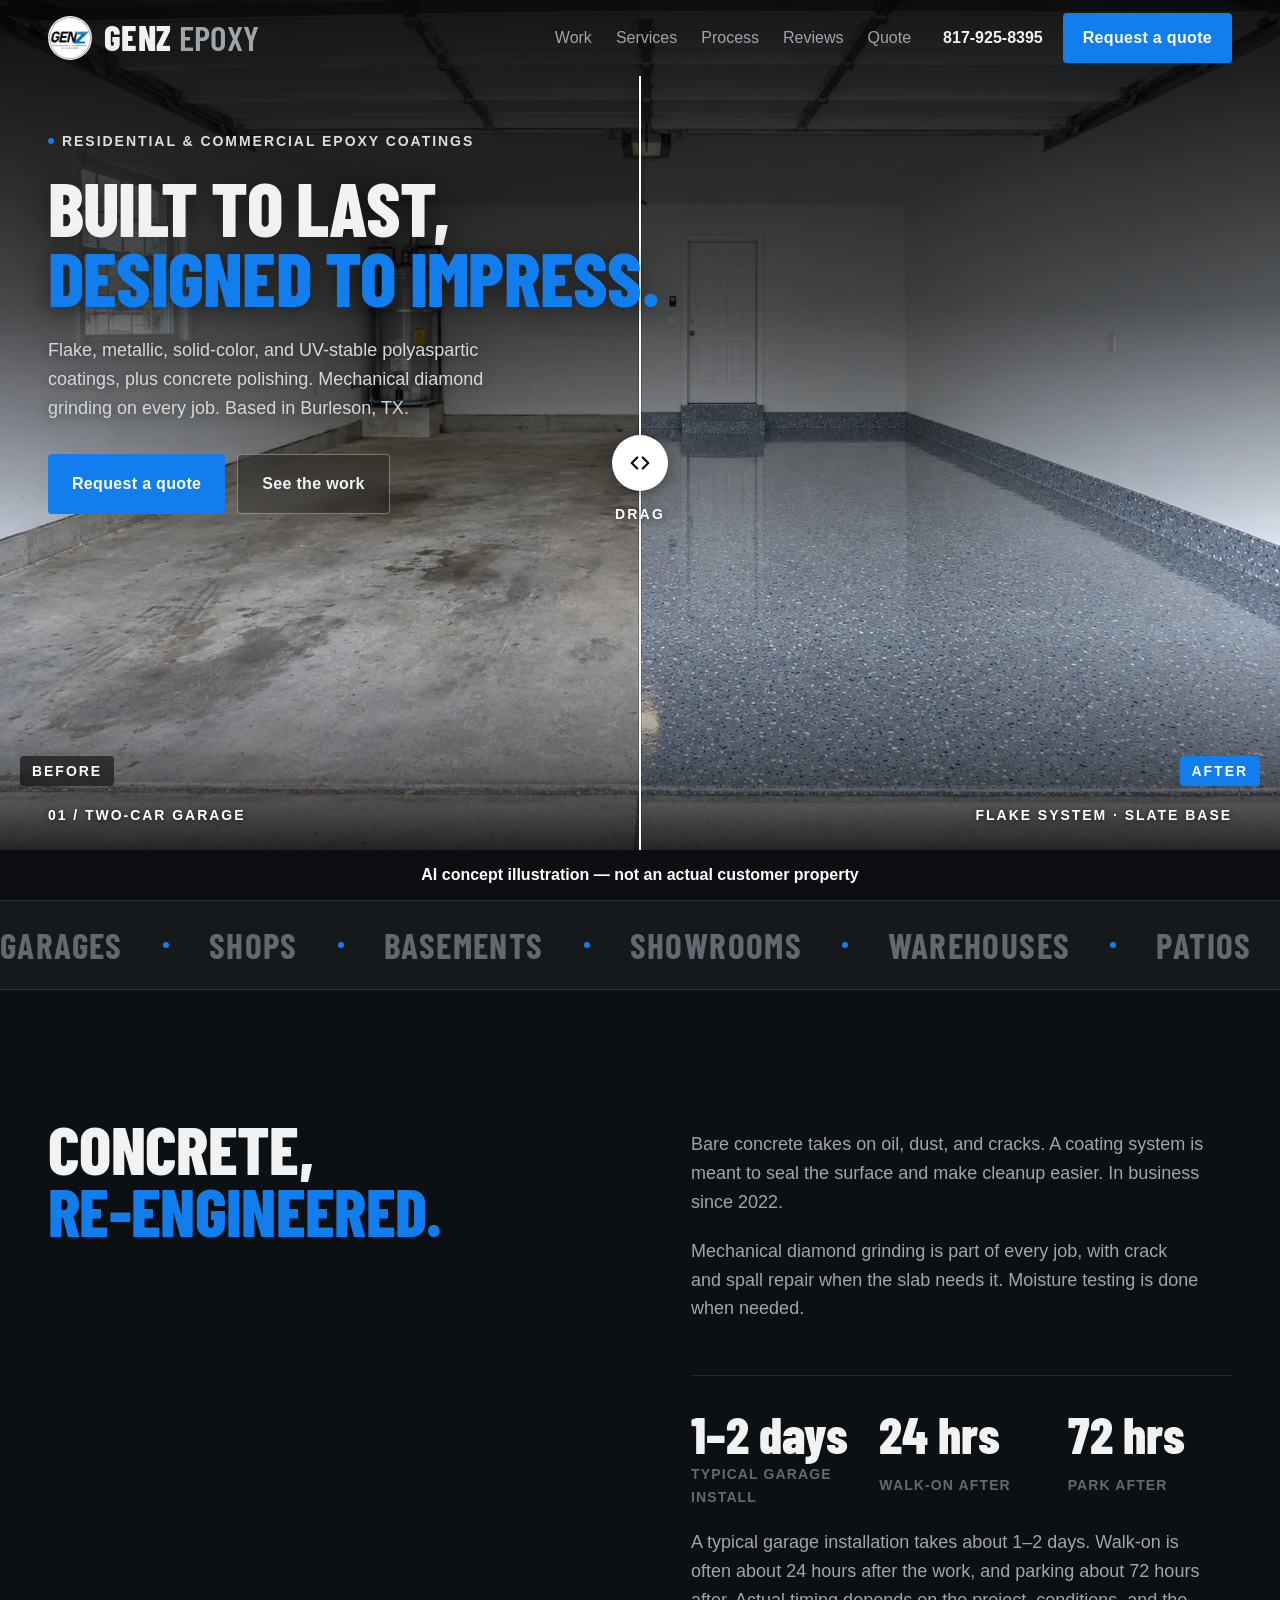
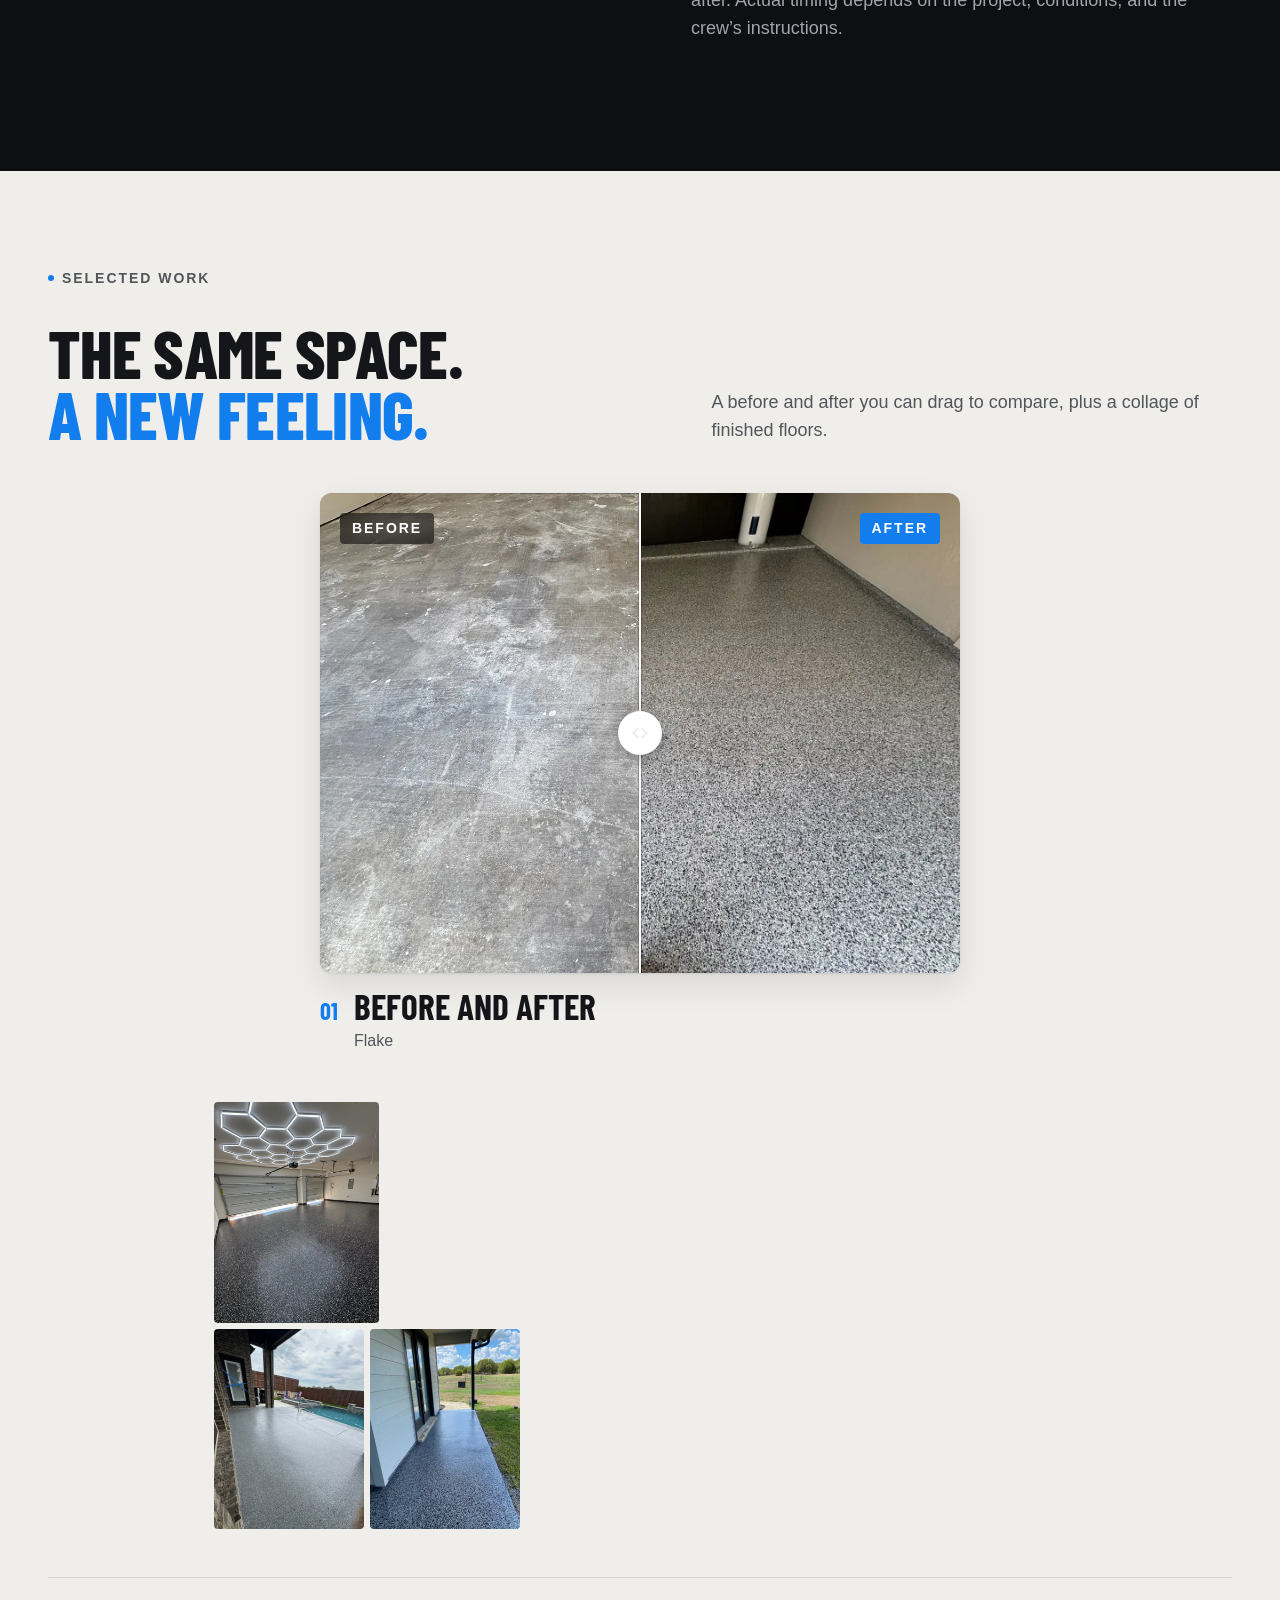
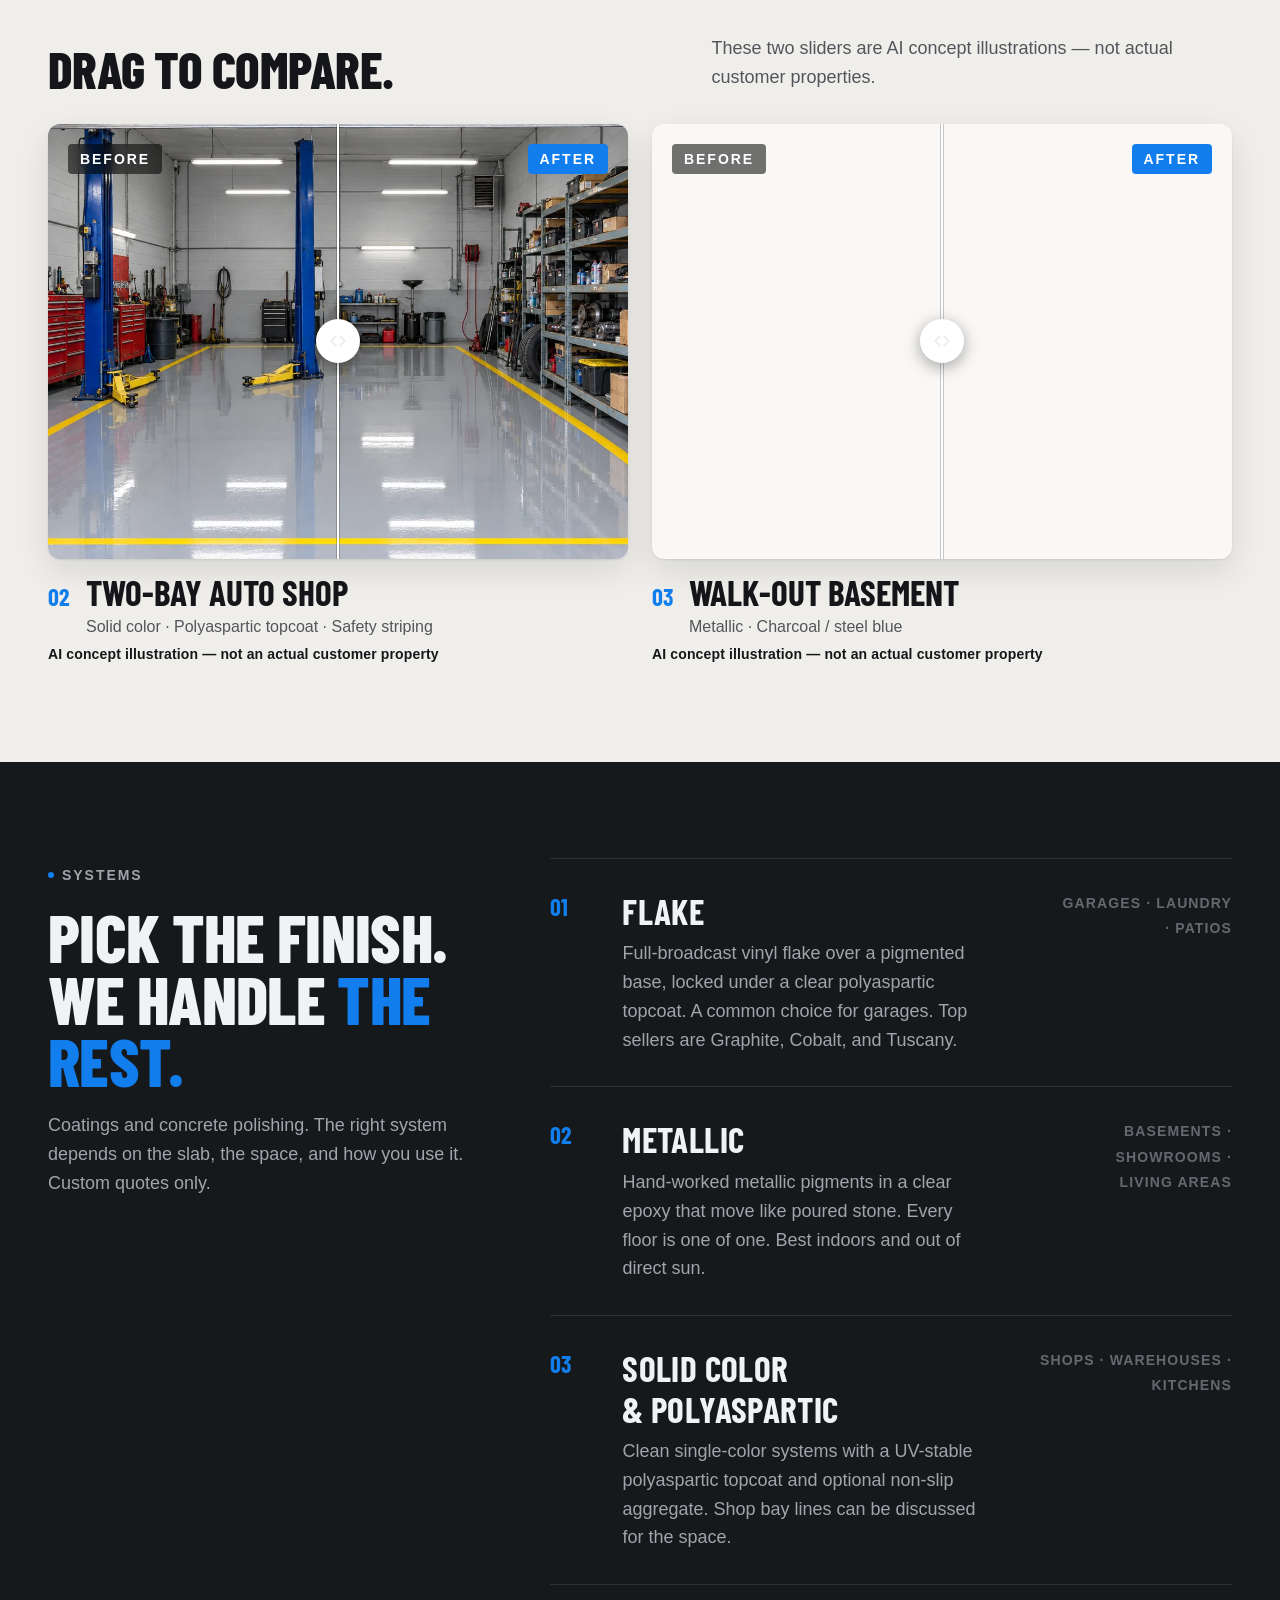
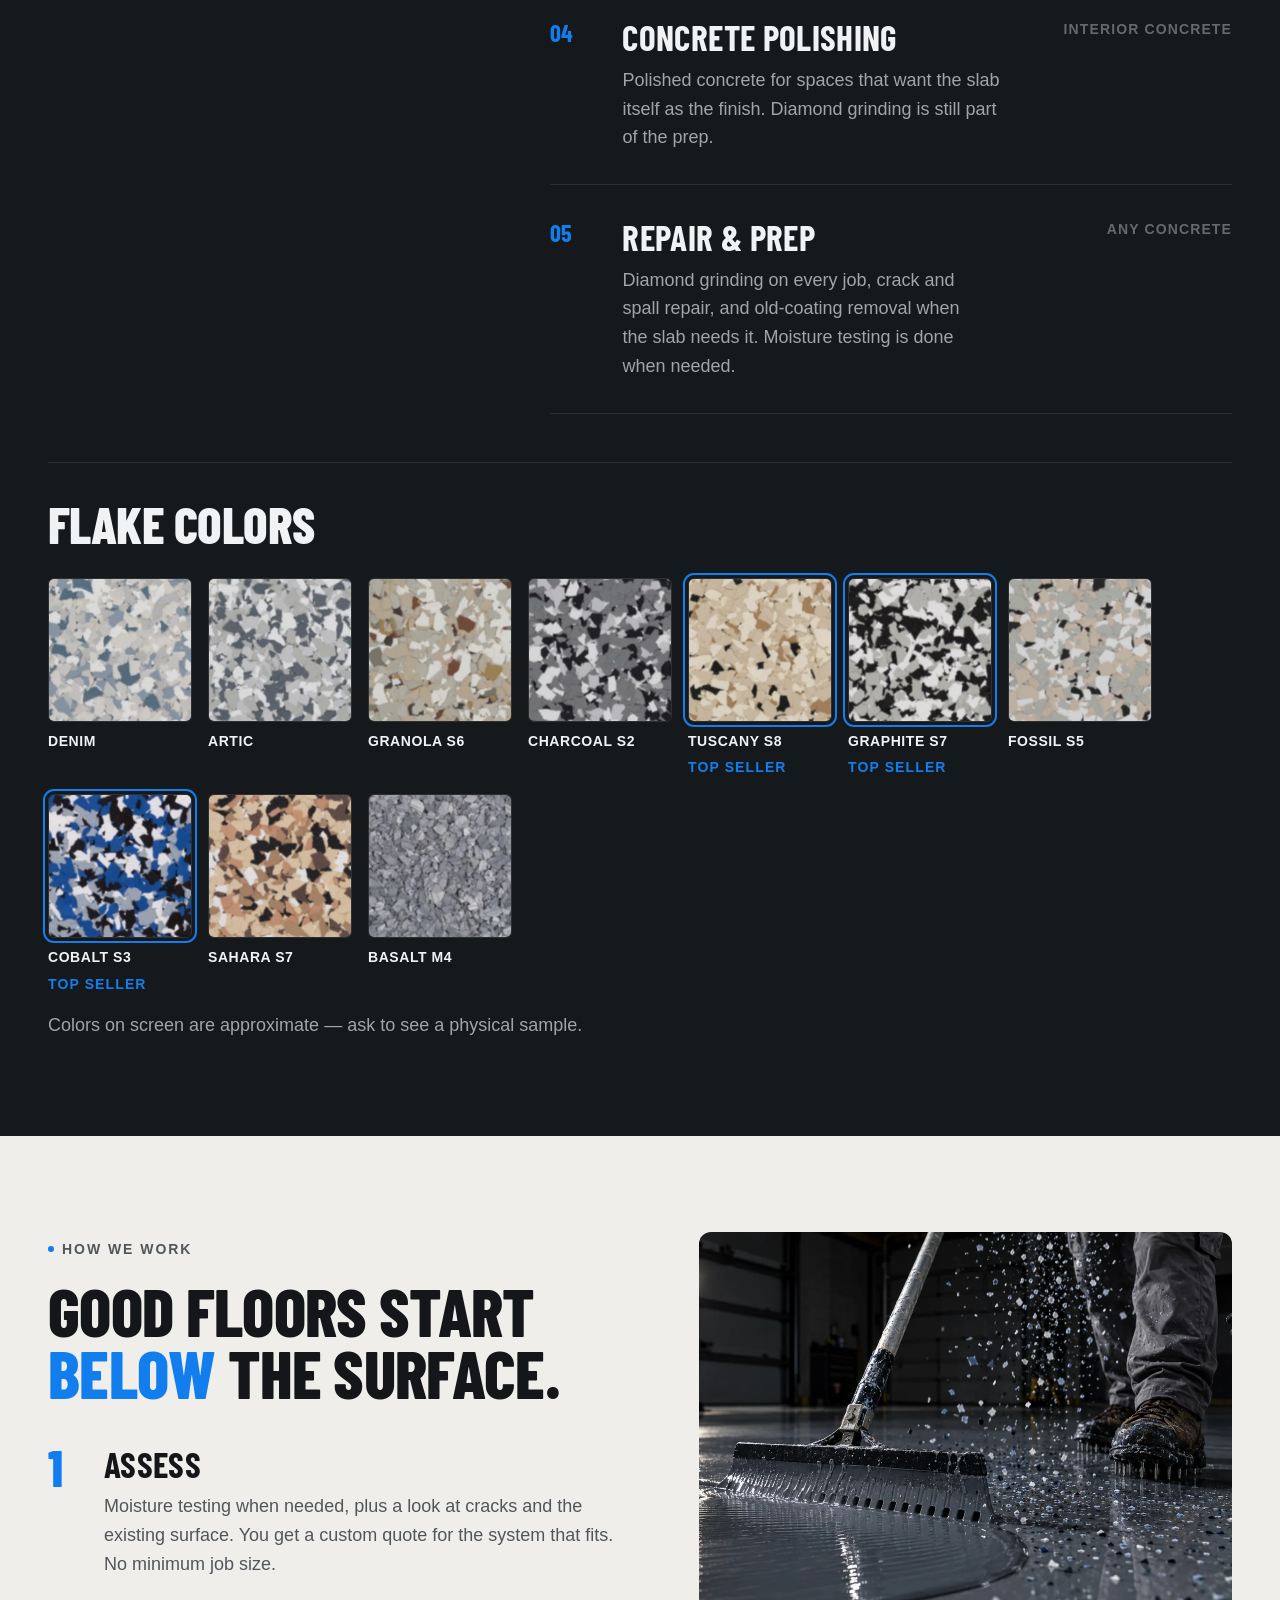
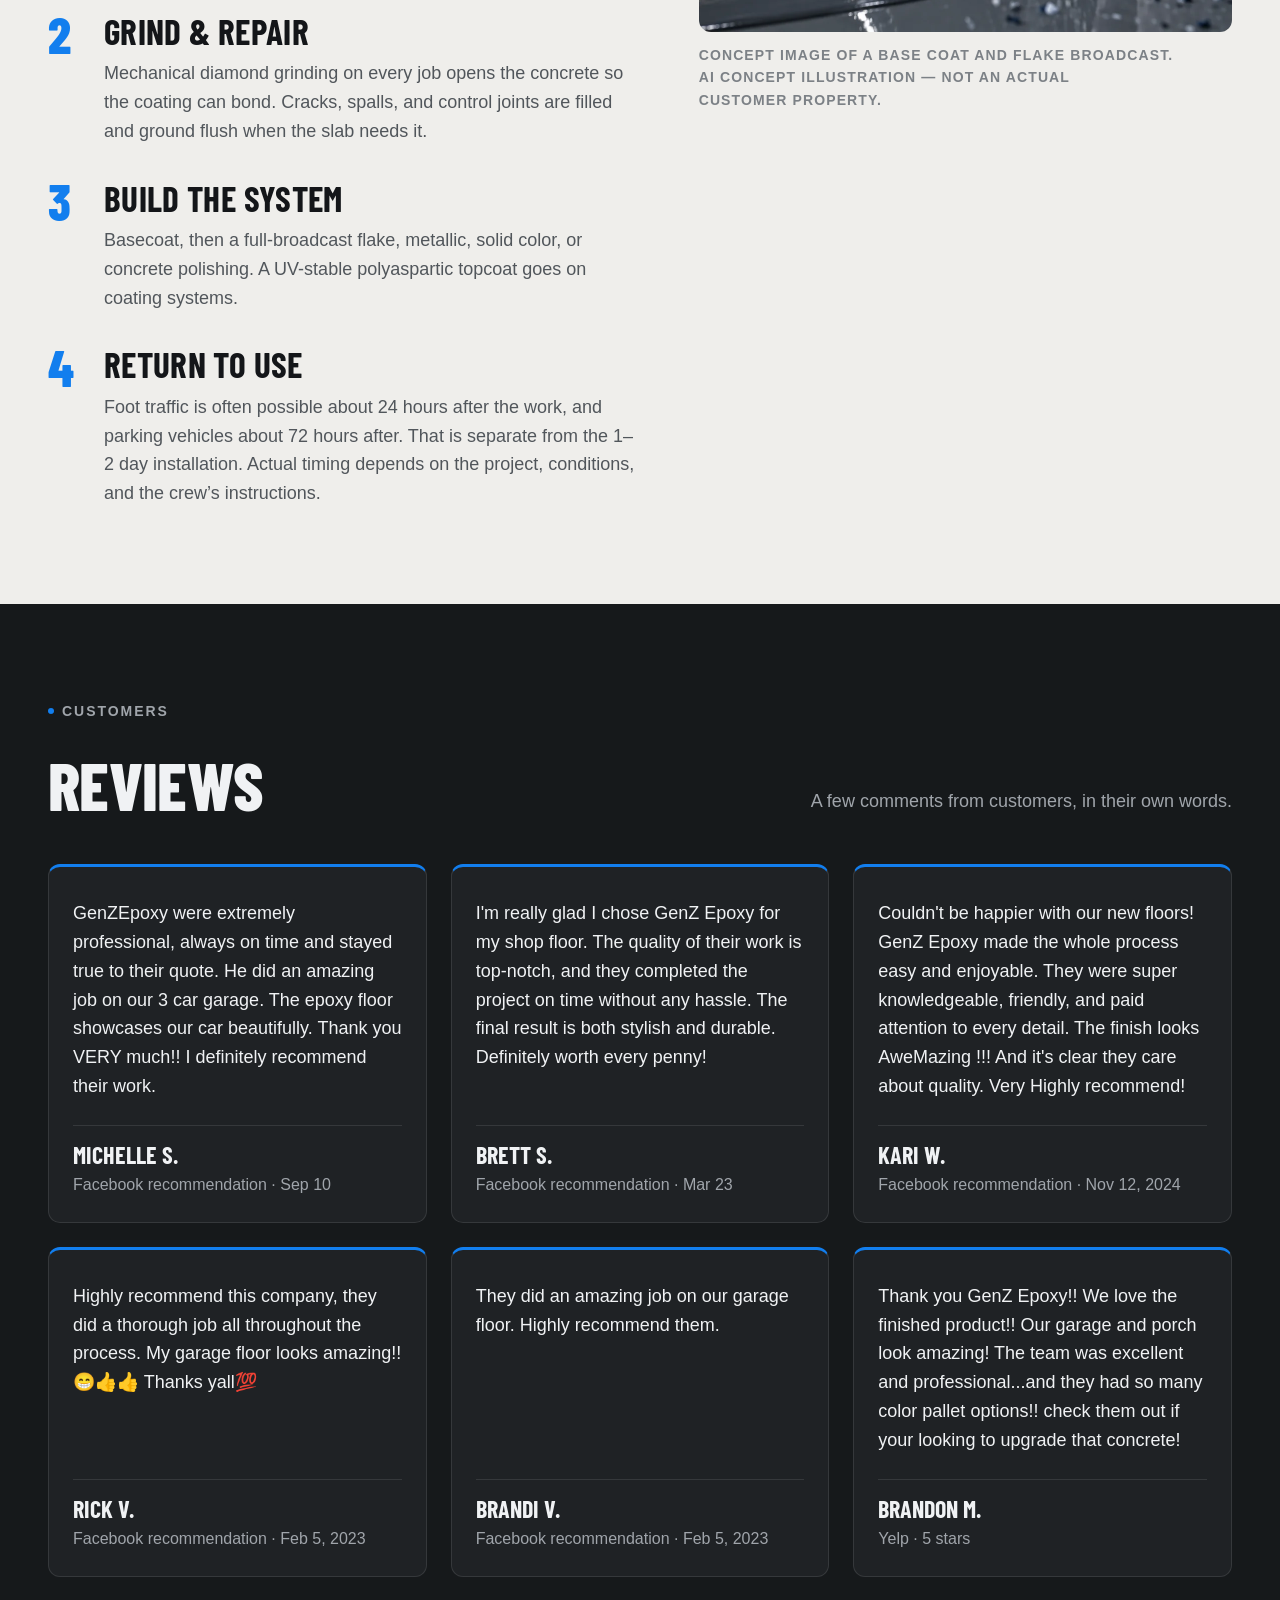
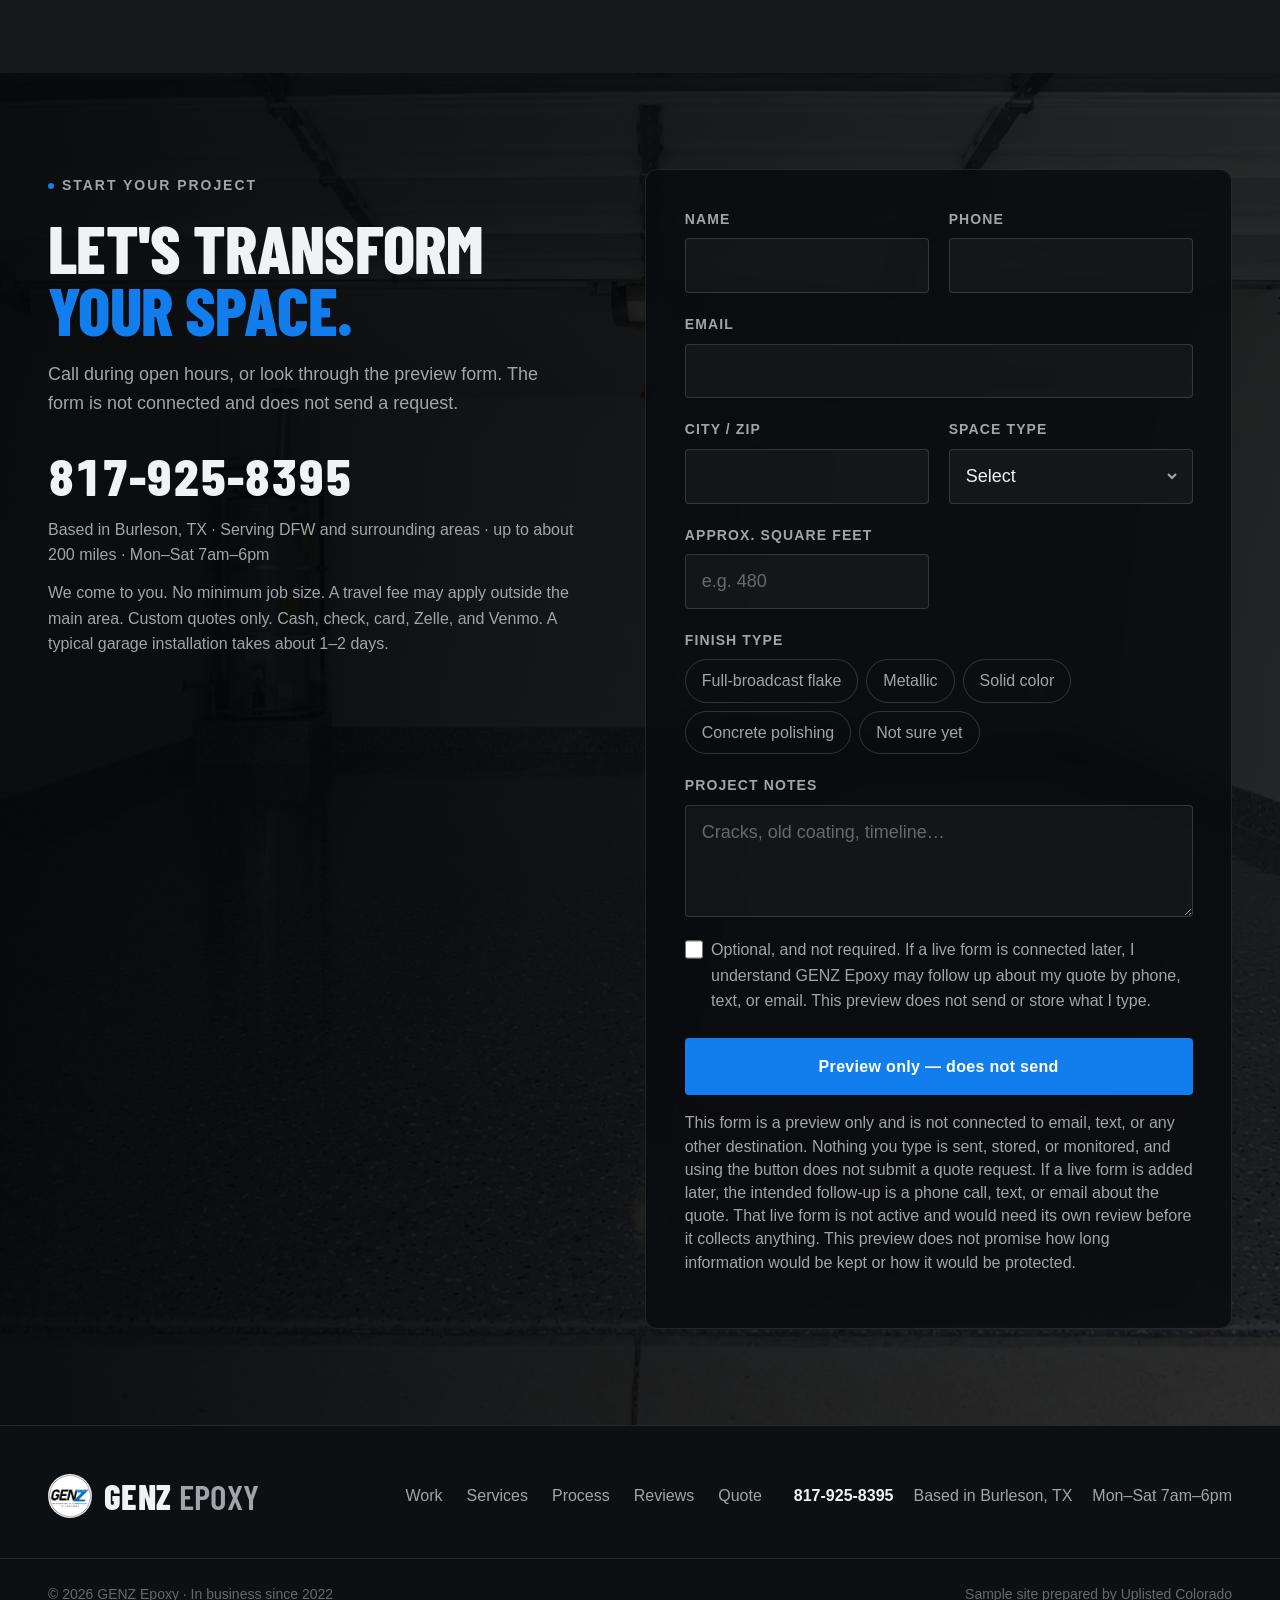
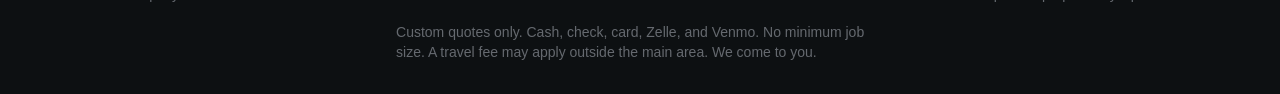
==== commit 95747b67: "Update Version B preview: r15 mobile compact colors and reviews Fix reviewer name to Kari W. Keep AR" ====
--- a/version-b/index.html
+++ b/version-b/index.html
@@ -478,7 +478,7 @@
             <li class="review-card">
               <figure>
                 <blockquote class="review-quote"><p>Couldn&#x27;t be happier with our new floors! GenZ Epoxy made the whole process easy and enjoyable. They were super knowledgeable, friendly, and paid attention to every detail. The finish looks AweMazing !!! And it&#x27;s clear they care about quality. Very Highly recommend!</p></blockquote>
-                <figcaption class="review-meta"><span class="review-name">Karĩ W.</span><span class="review-source">Facebook recommendation · Nov 12, 2024</span></figcaption>
+                <figcaption class="review-meta"><span class="review-name">Kari W.</span><span class="review-source">Facebook recommendation · Nov 12, 2024</span></figcaption>
               </figure>
             </li>
             <li class="review-card">
--- a/version-b/style.css
+++ b/version-b/style.css
@@ -1468,3 +1468,87 @@
     gap: var(--space-4);
   }
 }
+
+/* Mobile-only compact flake colors + reviews. Desktop is unchanged. */
+@media (max-width: 640px) {
+  .color-block {
+    margin-top: var(--space-8);
+    padding-top: var(--space-5);
+  }
+  .color-block h3 {
+    font-size: var(--text-lg);
+  }
+  .swatch-grid {
+    grid-template-columns: repeat(4, minmax(0, 1fr));
+    gap: 6px;
+    margin: var(--space-3) 0 var(--space-2);
+  }
+  .swatch {
+    max-width: none;
+  }
+  .swatch img {
+    max-width: none;
+    border-radius: var(--radius-sm);
+  }
+  .swatch figcaption {
+    margin-top: 4px;
+    font-size: 0.625rem;
+    letter-spacing: 0.02em;
+    line-height: 1.2;
+  }
+  .top-flag {
+    display: inline;
+    margin-left: 0.25em;
+    margin-top: 0;
+    font-size: 0.55rem;
+    letter-spacing: 0.04em;
+  }
+  .color-block p {
+    font-size: var(--text-sm);
+  }
+
+  .reviews {
+    padding-block: var(--space-10);
+  }
+  .reviews .section-head {
+    margin-bottom: var(--space-5);
+  }
+  .review-grid {
+    grid-template-columns: repeat(2, minmax(0, 1fr));
+    gap: 8px;
+    align-items: start;
+  }
+  .review-card {
+    cursor: pointer;
+  }
+  .review-card figure {
+    padding: 0.7rem 0.7rem 0.65rem;
+    gap: var(--space-2);
+    border-radius: var(--radius-sm);
+    border-top-width: 2px;
+  }
+  .review-quote p {
+    font-size: 0.8rem;
+    line-height: 1.35;
+    display: -webkit-box;
+    -webkit-box-orient: vertical;
+    -webkit-line-clamp: 4;
+    overflow: hidden;
+  }
+  .review-card.is-expanded .review-quote p,
+  .review-card[aria-expanded="true"] .review-quote p {
+    display: block;
+    -webkit-line-clamp: unset;
+    overflow: visible;
+  }
+  .review-meta {
+    padding-top: var(--space-2);
+    gap: 2px;
+  }
+  .review-name {
+    font-size: var(--text-sm);
+  }
+  .review-source {
+    font-size: 0.7rem;
+  }
+}
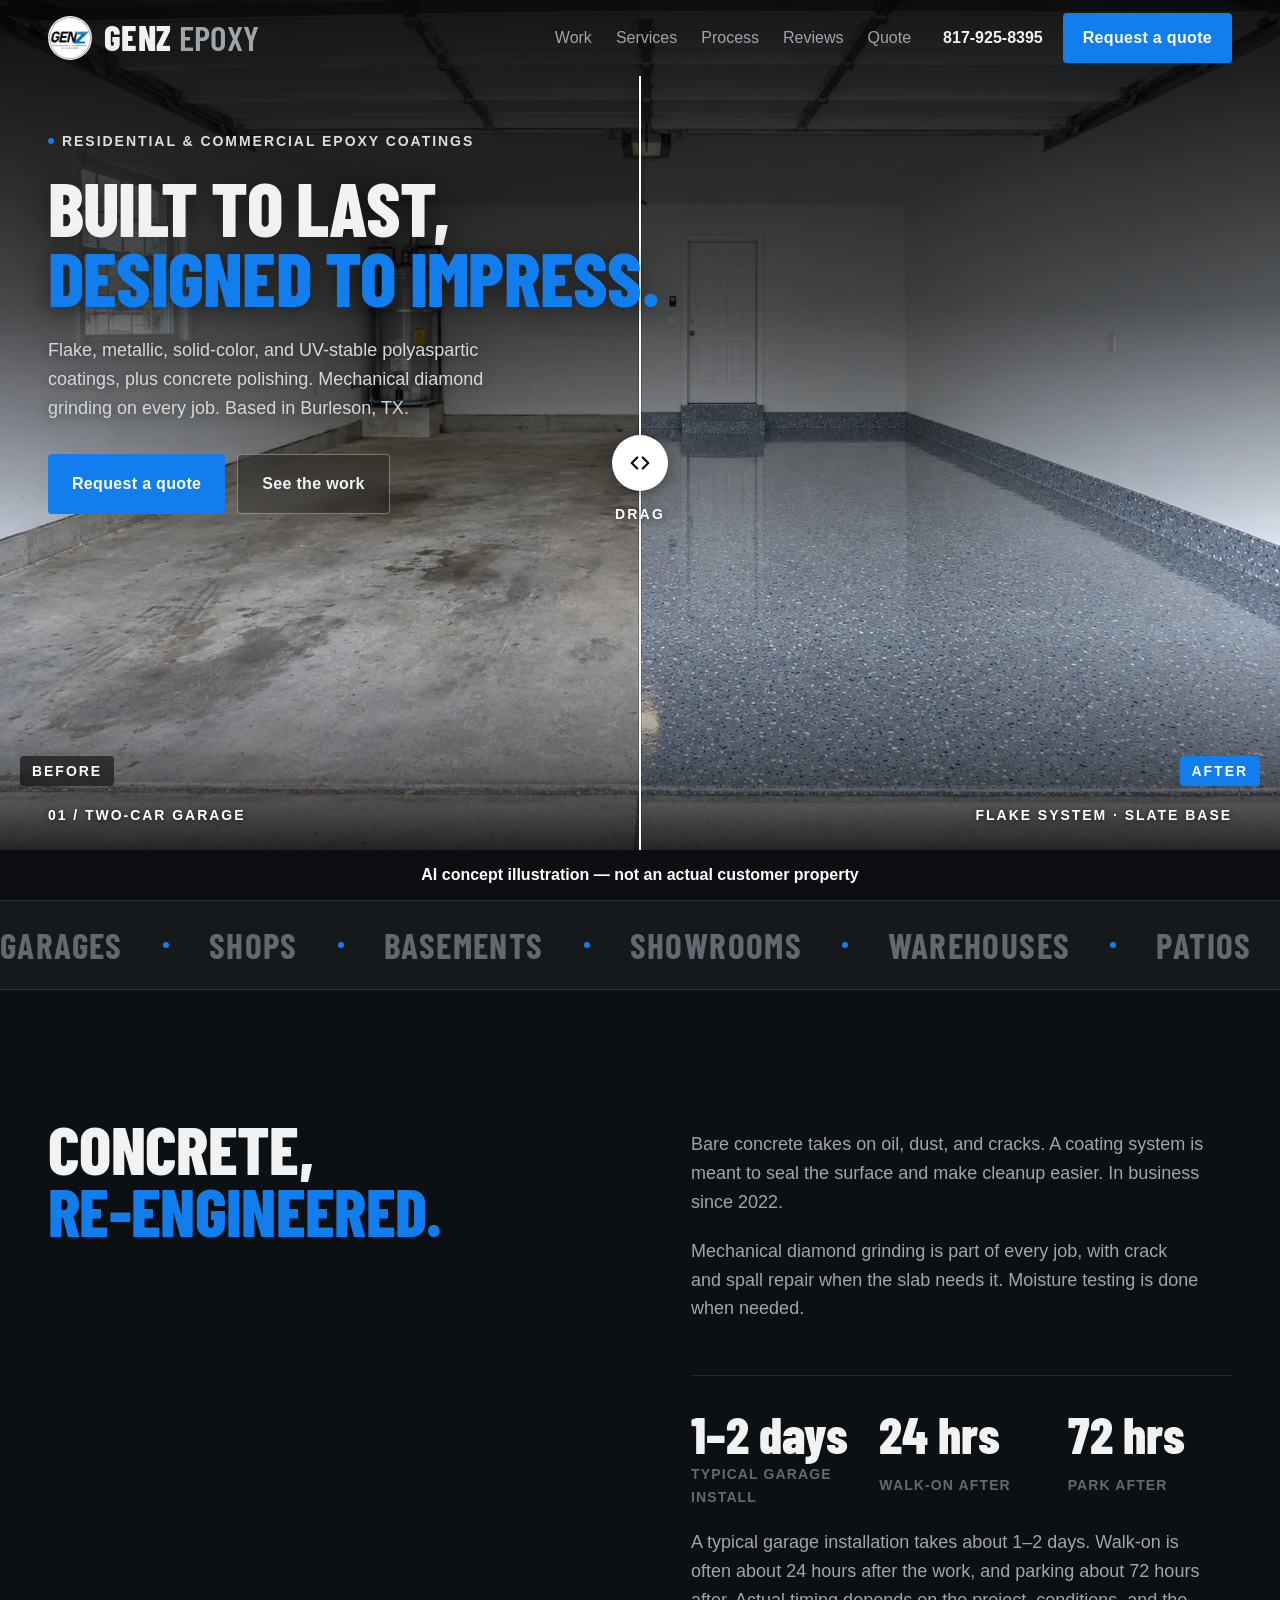
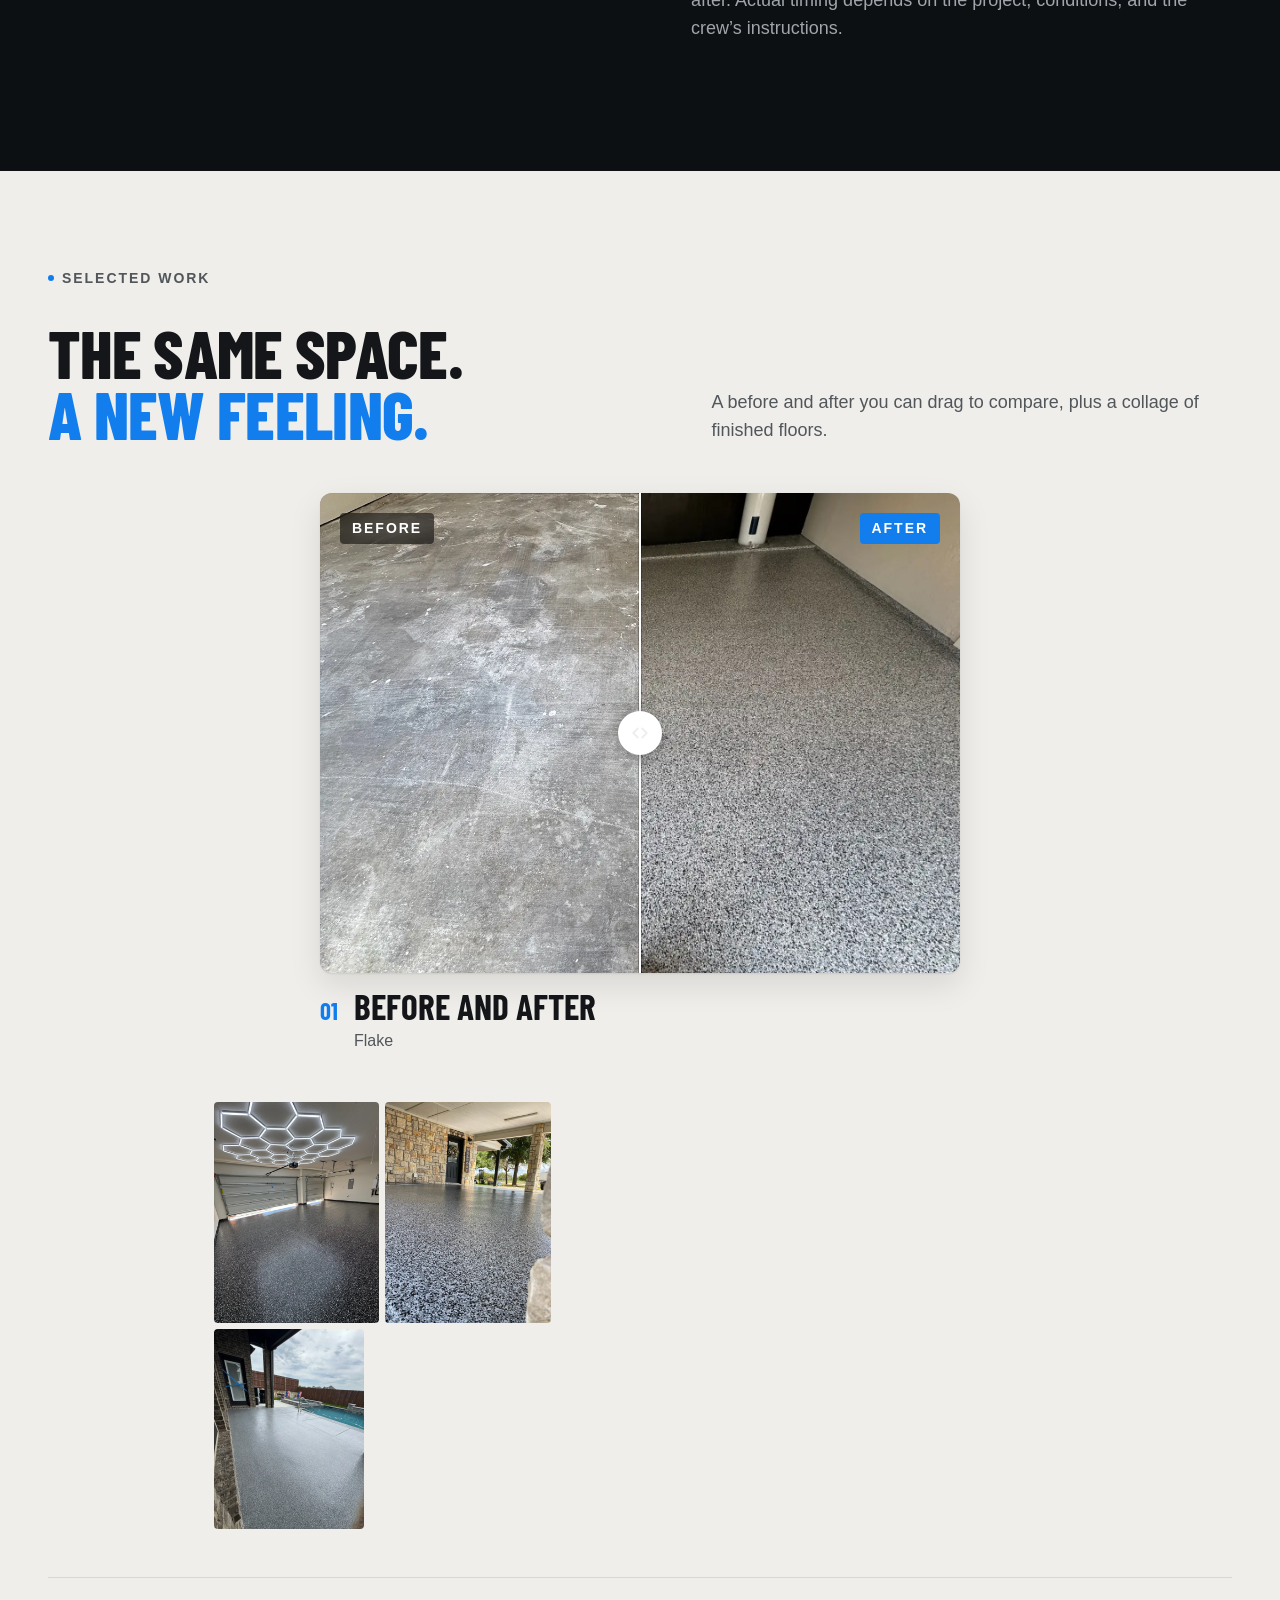
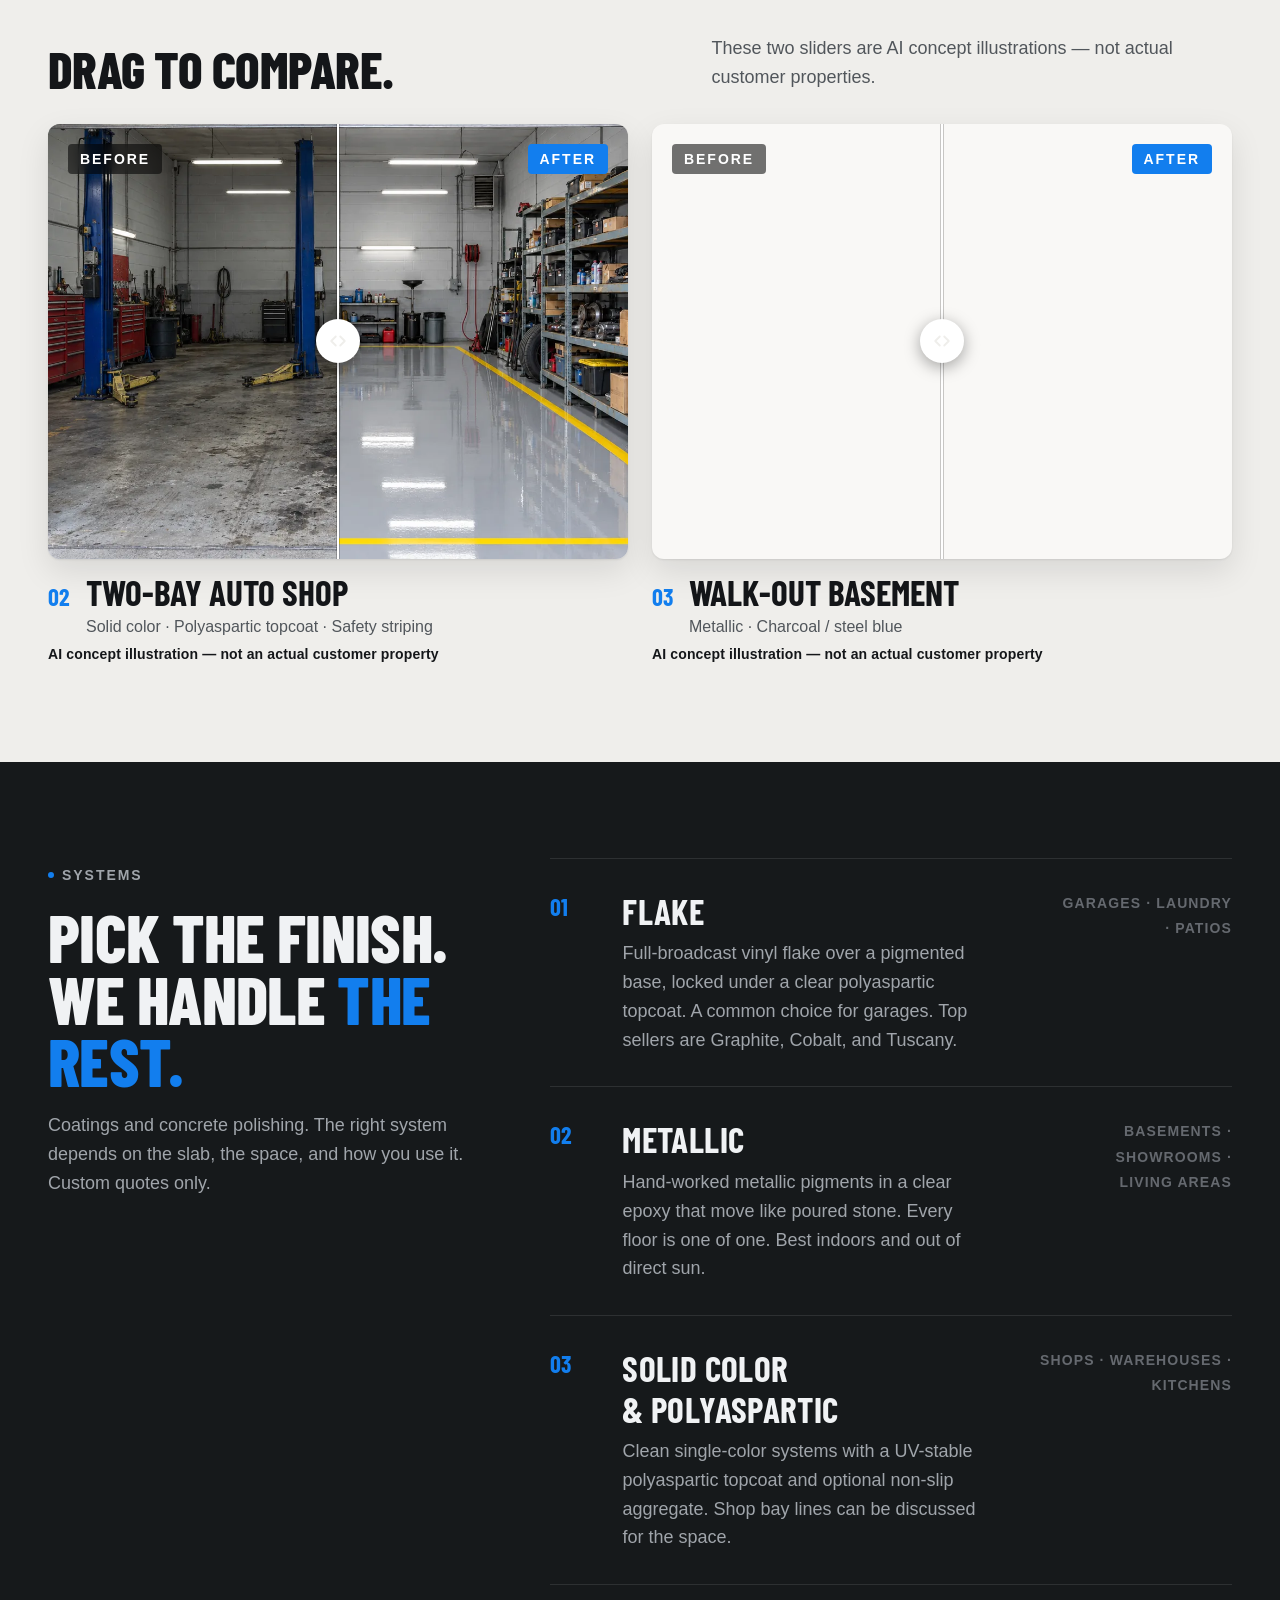
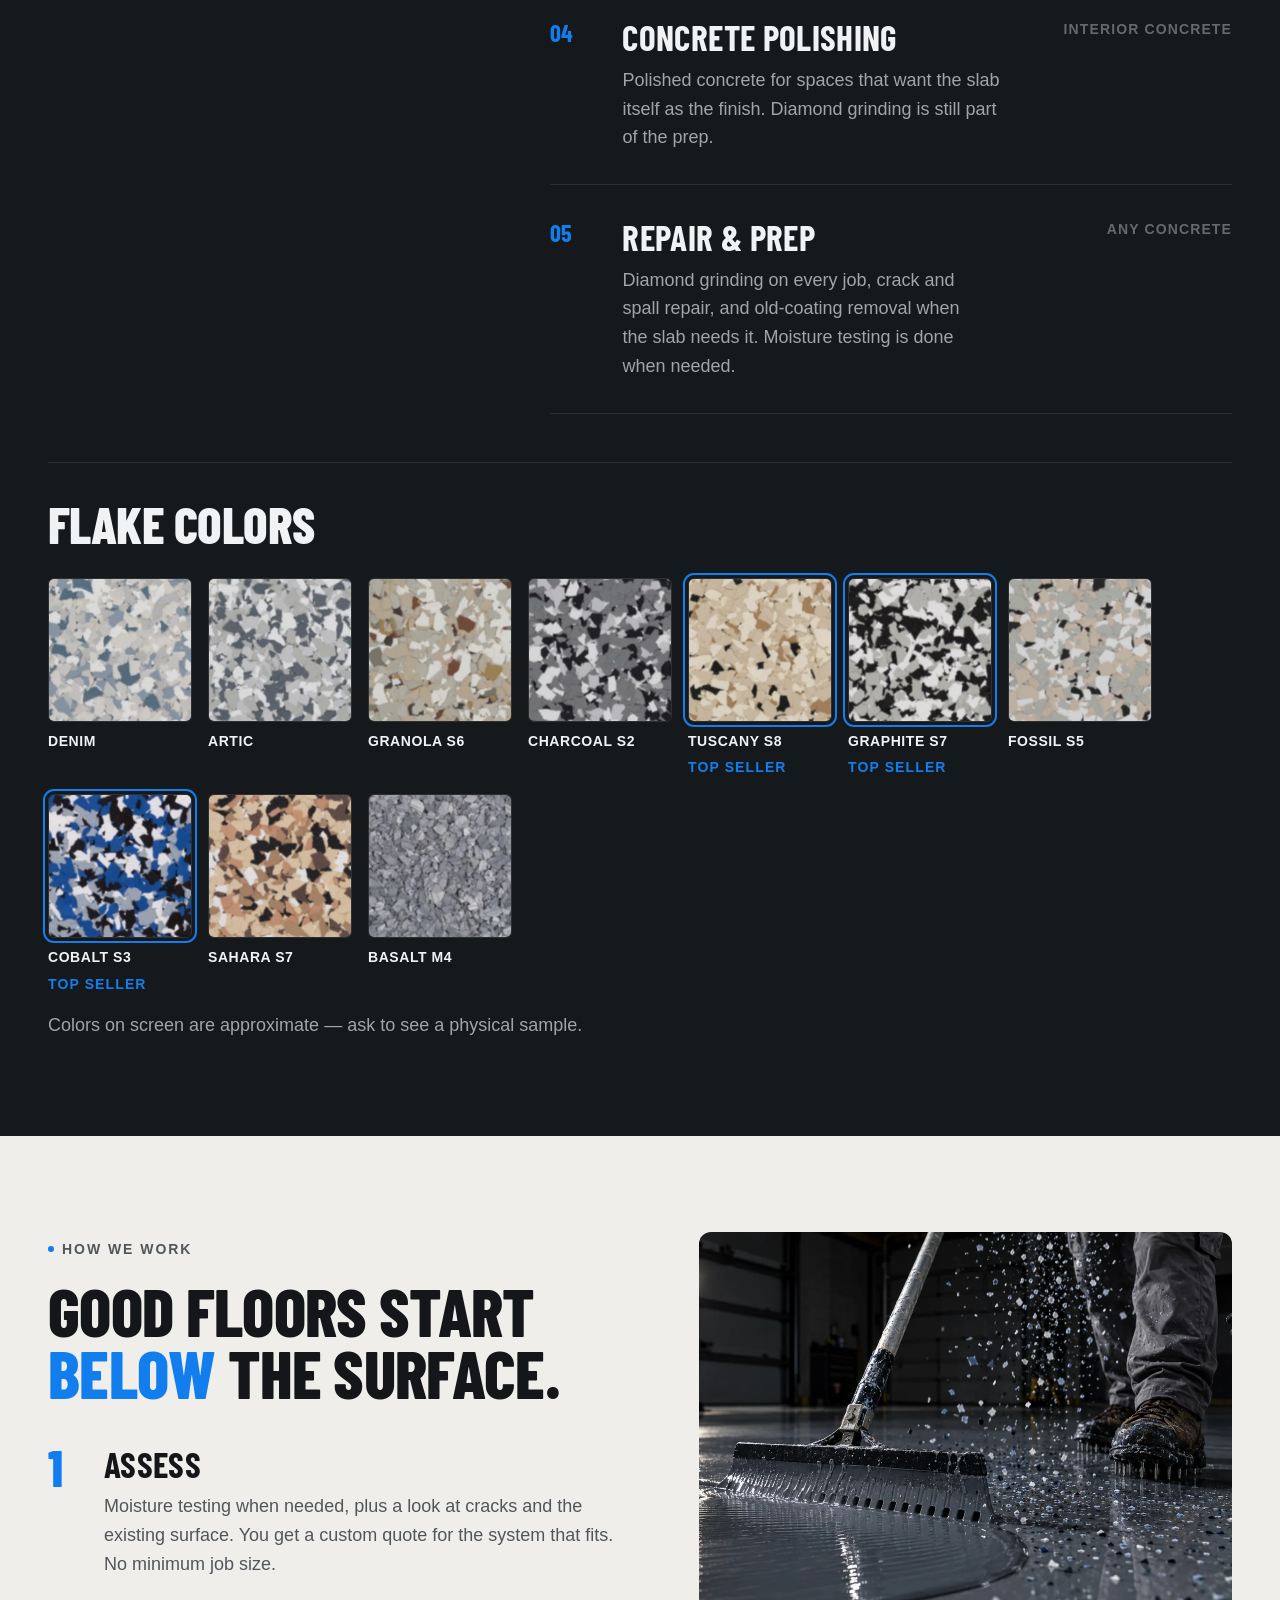
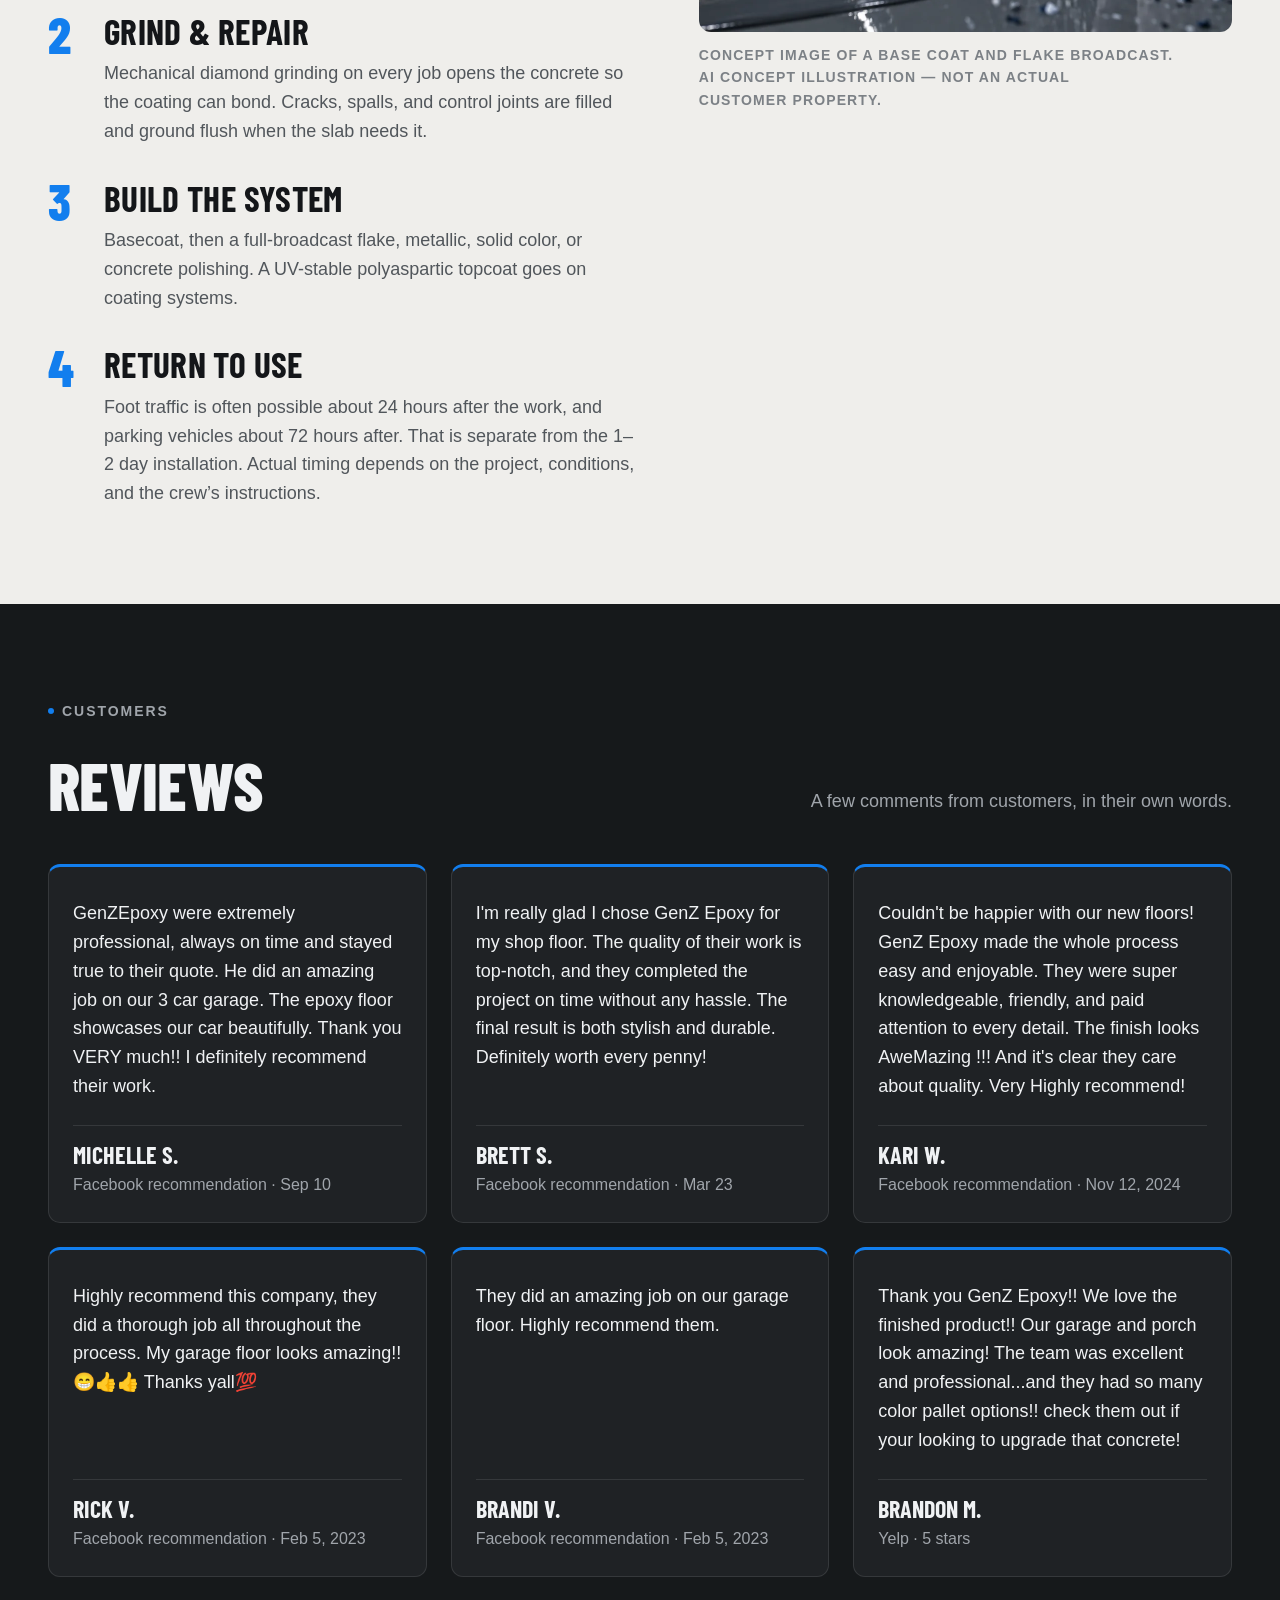
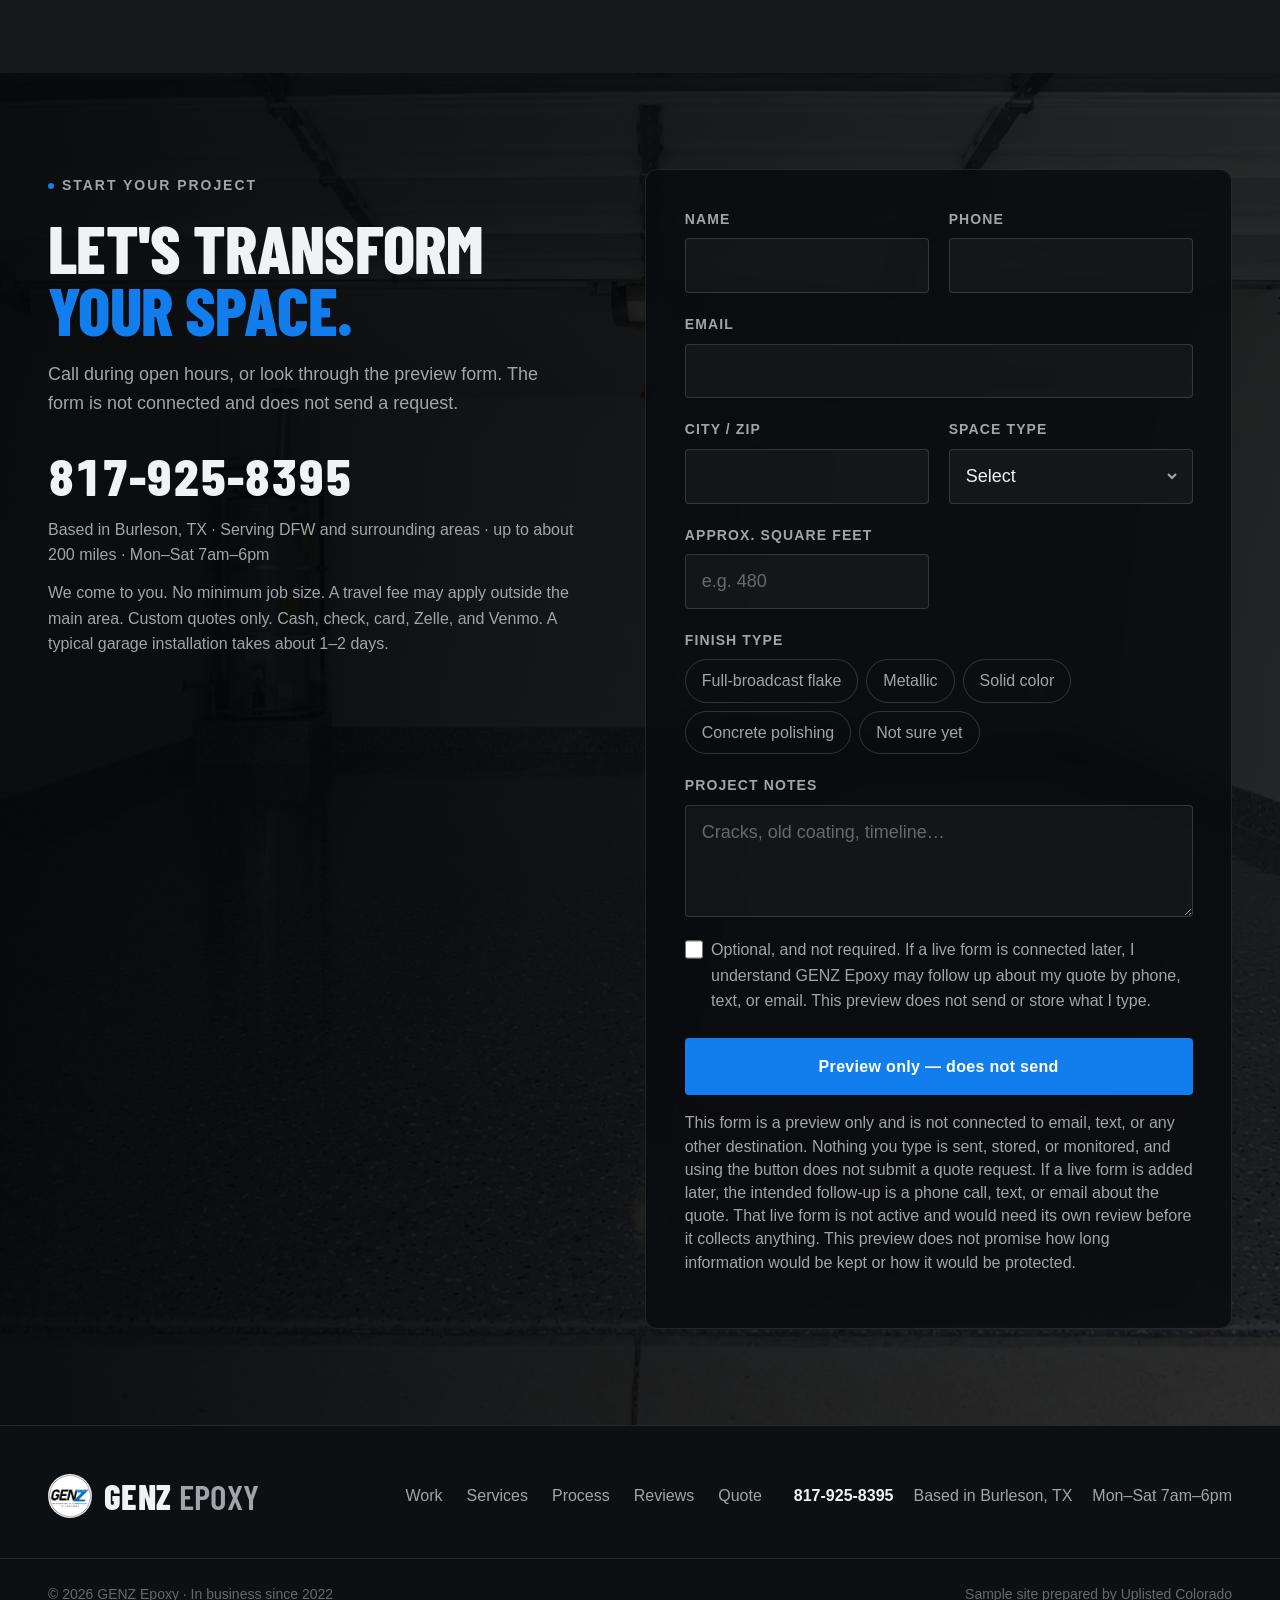
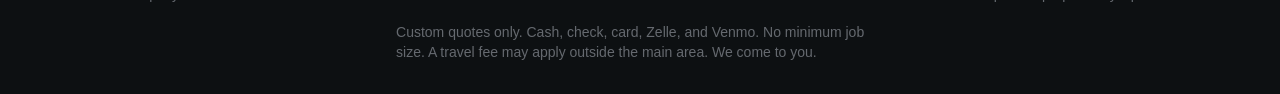
==== commit 6f590416: "Update Version B preview: r18 compact mobile process section Tighten the Good floors start below the" ====
--- a/version-b/index.html
+++ b/version-b/index.html
@@ -39,8 +39,8 @@
 
     <link rel="preload" as="image" href="./assets/after-garage.webp" />
     <link rel="preload" as="image" href="./assets/before-garage.webp" />
-    <link rel="stylesheet" href="./base.css" />
-    <link rel="stylesheet" href="./style.css" />
+    <link rel="stylesheet" href="./base.css?v=r18" />
+    <link rel="stylesheet" href="./style.css?v=r18" />
   </head>
   <body>
     <a class="skip-link" href="#main">Skip to content</a>
@@ -602,6 +602,6 @@
       <p class="container footer-extra">Custom quotes only. Cash, check, card, Zelle, and Venmo. No minimum job size. A travel fee may apply outside the main area. We come to you.</p>
     </footer>
 
-    <script src="./app.js" defer></script>
+    <script src="./app.js?v=r18" defer></script>
   </body>
 </html>
--- a/version-b/style.css
+++ b/version-b/style.css
@@ -1551,4 +1551,205 @@
   .review-source {
     font-size: 0.7rem;
   }
-}
+
+  .services {
+    padding-block: var(--space-10);
+  }
+  .services-inner {
+    gap: var(--space-4);
+  }
+  .services-intro .kicker {
+    margin-bottom: var(--space-2);
+  }
+  .services-intro .display-md {
+    font-size: var(--text-xl);
+  }
+  .services-intro .section-lede {
+    margin-top: var(--space-2);
+    font-size: var(--text-sm);
+  }
+  .service-list {
+    display: grid;
+    grid-template-columns: repeat(2, minmax(0, 1fr));
+    gap: 8px;
+    margin-top: 0;
+    border-top: 0;
+  }
+  .service-row {
+    display: grid;
+    grid-template-columns: 1.35rem minmax(0, 1fr);
+    gap: 0.15rem 0.45rem;
+    align-items: start;
+    padding: 0.65rem 0.7rem;
+    border: 1px solid var(--color-border);
+    border-bottom: 1px solid var(--color-border);
+    border-radius: var(--radius-sm);
+  }
+  .service-num {
+    font-size: 0.75rem;
+    line-height: 1.4;
+  }
+  .service-body h3 {
+    margin: 0;
+    font-size: 0.9rem;
+    line-height: 1.25;
+  }
+  .service-body p {
+    margin-top: 0.2rem;
+    font-size: 0.75rem;
+    line-height: 1.3;
+    display: -webkit-box;
+    -webkit-box-orient: vertical;
+    -webkit-line-clamp: 2;
+    overflow: hidden;
+  }
+  .service-meta {
+    display: none;
+  }
+
+  /* r17: tighter intro + horizontal flake-color swipe. Desktop unchanged. */
+  .services {
+    padding-block: var(--space-6);
+  }
+  .services-inner {
+    gap: var(--space-3);
+  }
+  .services-intro .kicker {
+    margin-bottom: 0.2rem;
+  }
+  .services-intro .display-md {
+    font-size: 1.45rem;
+    line-height: 1.05;
+  }
+  .services-intro .section-lede {
+    margin-top: 0.2rem;
+    font-size: 0.78rem;
+    line-height: 1.3;
+  }
+  .service-row {
+    padding: 0.5rem 0.55rem;
+  }
+  .service-body h3 {
+    font-size: 0.82rem;
+  }
+  .service-body p {
+    font-size: 0.7rem;
+    -webkit-line-clamp: 2;
+  }
+
+  .color-block {
+    margin-top: var(--space-4);
+    padding-top: var(--space-4);
+  }
+  .color-block h3 {
+    font-size: 0.95rem;
+  }
+  .swatch-grid {
+    display: flex;
+    flex-wrap: nowrap;
+    grid-template-columns: none;
+    gap: 8px;
+    overflow-x: auto;
+    overflow-y: hidden;
+    scroll-snap-type: x mandatory;
+    -webkit-overflow-scrolling: touch;
+    scrollbar-width: none;
+    margin: 0.4rem 0 0.35rem;
+    padding: 4px 2px 6px;
+    max-width: none;
+  }
+  .swatch-grid::-webkit-scrollbar {
+    display: none;
+  }
+  .swatch {
+    flex: 0 0 64px;
+    width: 64px;
+    max-width: 64px;
+    scroll-snap-align: start;
+  }
+  .swatch img {
+    width: 64px;
+    max-width: 64px;
+    border-radius: 4px;
+  }
+  .swatch-top img {
+    outline-width: 2px;
+    outline-offset: 1px;
+  }
+  .swatch figcaption {
+    margin-top: 3px;
+    font-size: 0.5rem;
+    letter-spacing: 0.01em;
+    line-height: 1.15;
+    white-space: nowrap;
+    overflow: hidden;
+    text-overflow: ellipsis;
+  }
+  .top-flag {
+    display: none;
+  }
+  .color-block p {
+    font-size: 0.68rem;
+    line-height: 1.3;
+    margin: 0;
+  }
+
+  /* r18: compact process section on small screens. Desktop unchanged. */
+  .process {
+    padding-block: var(--space-6);
+  }
+  .process-inner {
+    gap: var(--space-3);
+  }
+  .process-copy .kicker {
+    margin-bottom: 0.2rem;
+  }
+  .process-copy .display-md {
+    font-size: 1.45rem;
+    line-height: 1.05;
+  }
+  .process-figure img {
+    display: block;
+    width: auto;
+    height: 130px;
+    max-width: 100%;
+    aspect-ratio: 4 / 3;
+    object-fit: contain;
+    margin-inline: auto;
+    border-radius: var(--radius-sm);
+  }
+  .process-figure figcaption {
+    margin-top: 0.3rem;
+    font-size: 0.6rem;
+    letter-spacing: 0.03em;
+    line-height: 1.3;
+  }
+  .steps {
+    display: grid;
+    grid-template-columns: repeat(2, minmax(0, 1fr));
+    gap: 8px;
+    margin-top: var(--space-3);
+  }
+  .steps li {
+    grid-template-columns: 1.1rem minmax(0, 1fr);
+    gap: 0.15rem 0.4rem;
+    align-items: start;
+    padding: 0.5rem 0.55rem;
+    border: 1px solid var(--color-border);
+    border-radius: var(--radius-sm);
+  }
+  .step-num {
+    font-size: 0.85rem;
+    line-height: 1.3;
+  }
+  .steps h3 {
+    margin: 0;
+    font-size: 0.82rem;
+    line-height: 1.25;
+  }
+  .steps p {
+    margin-top: 0.15rem;
+    font-size: 0.7rem;
+    line-height: 1.3;
+  }
+}
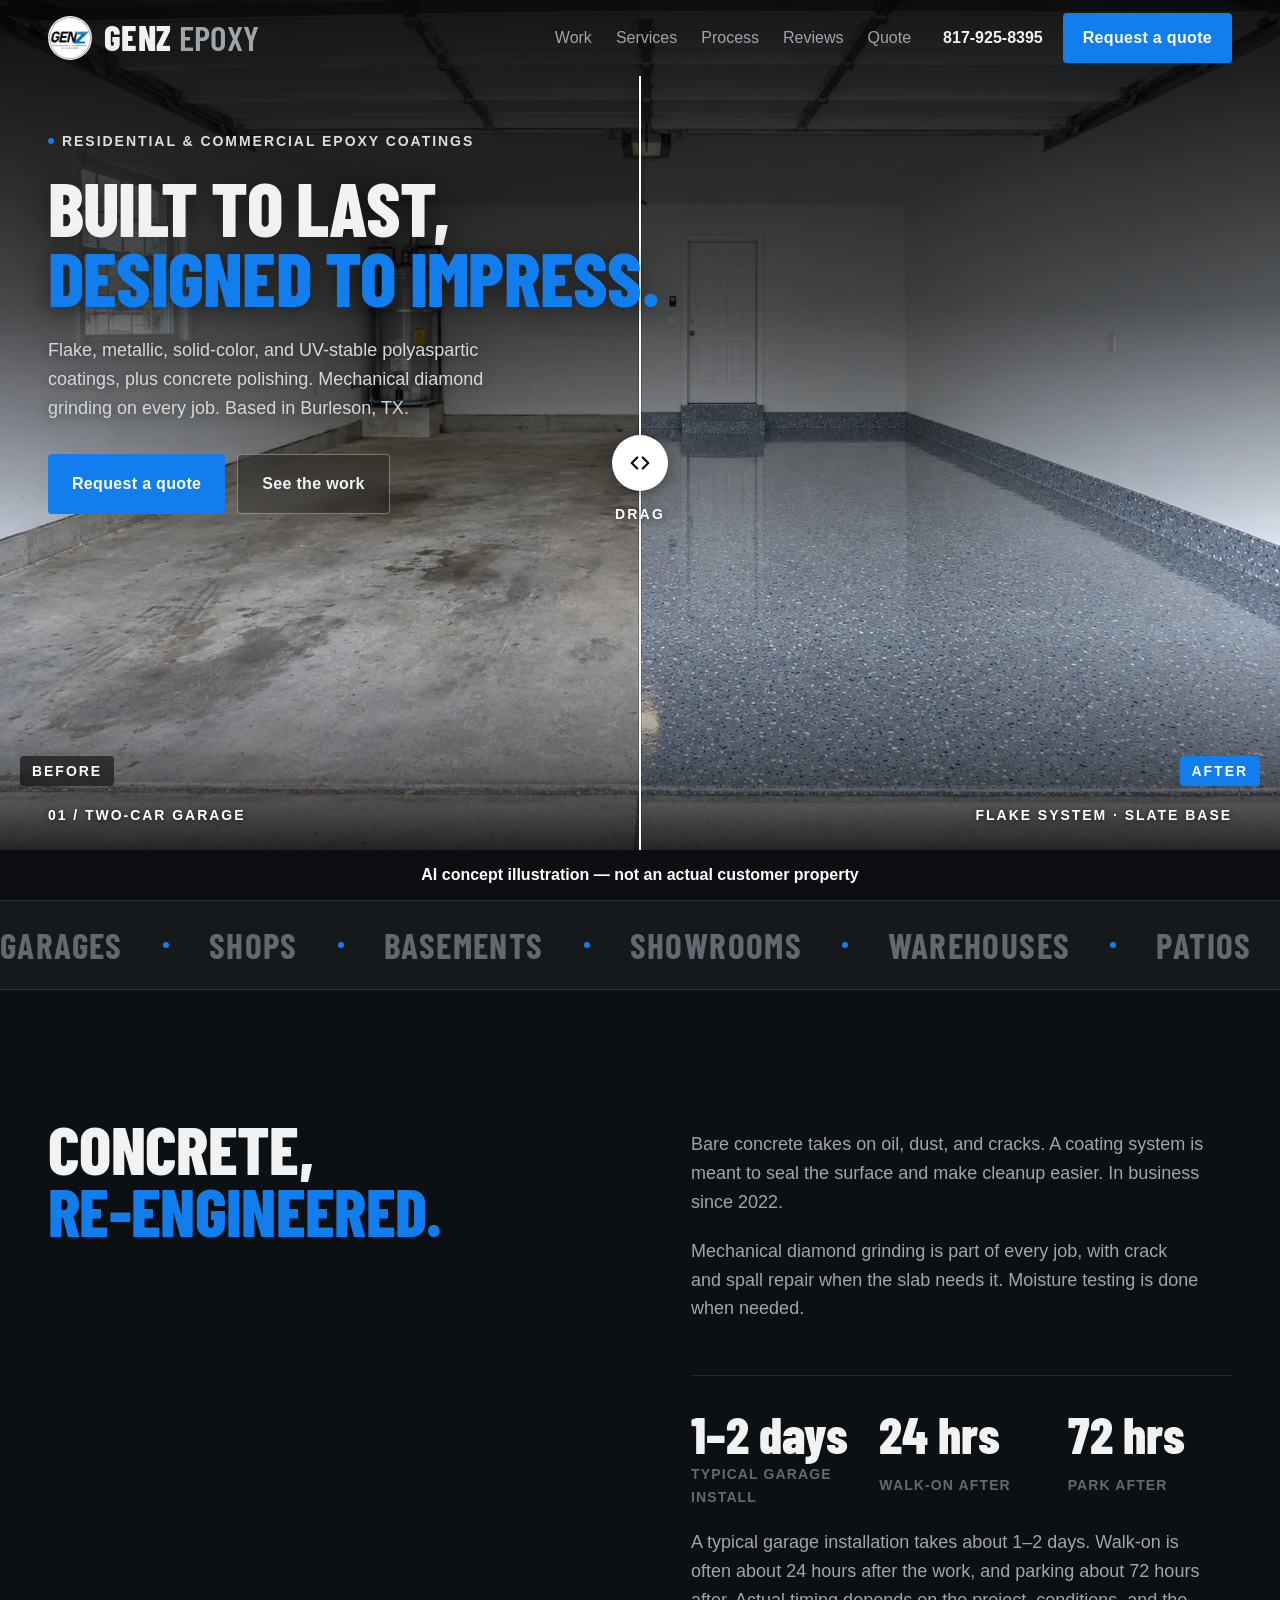
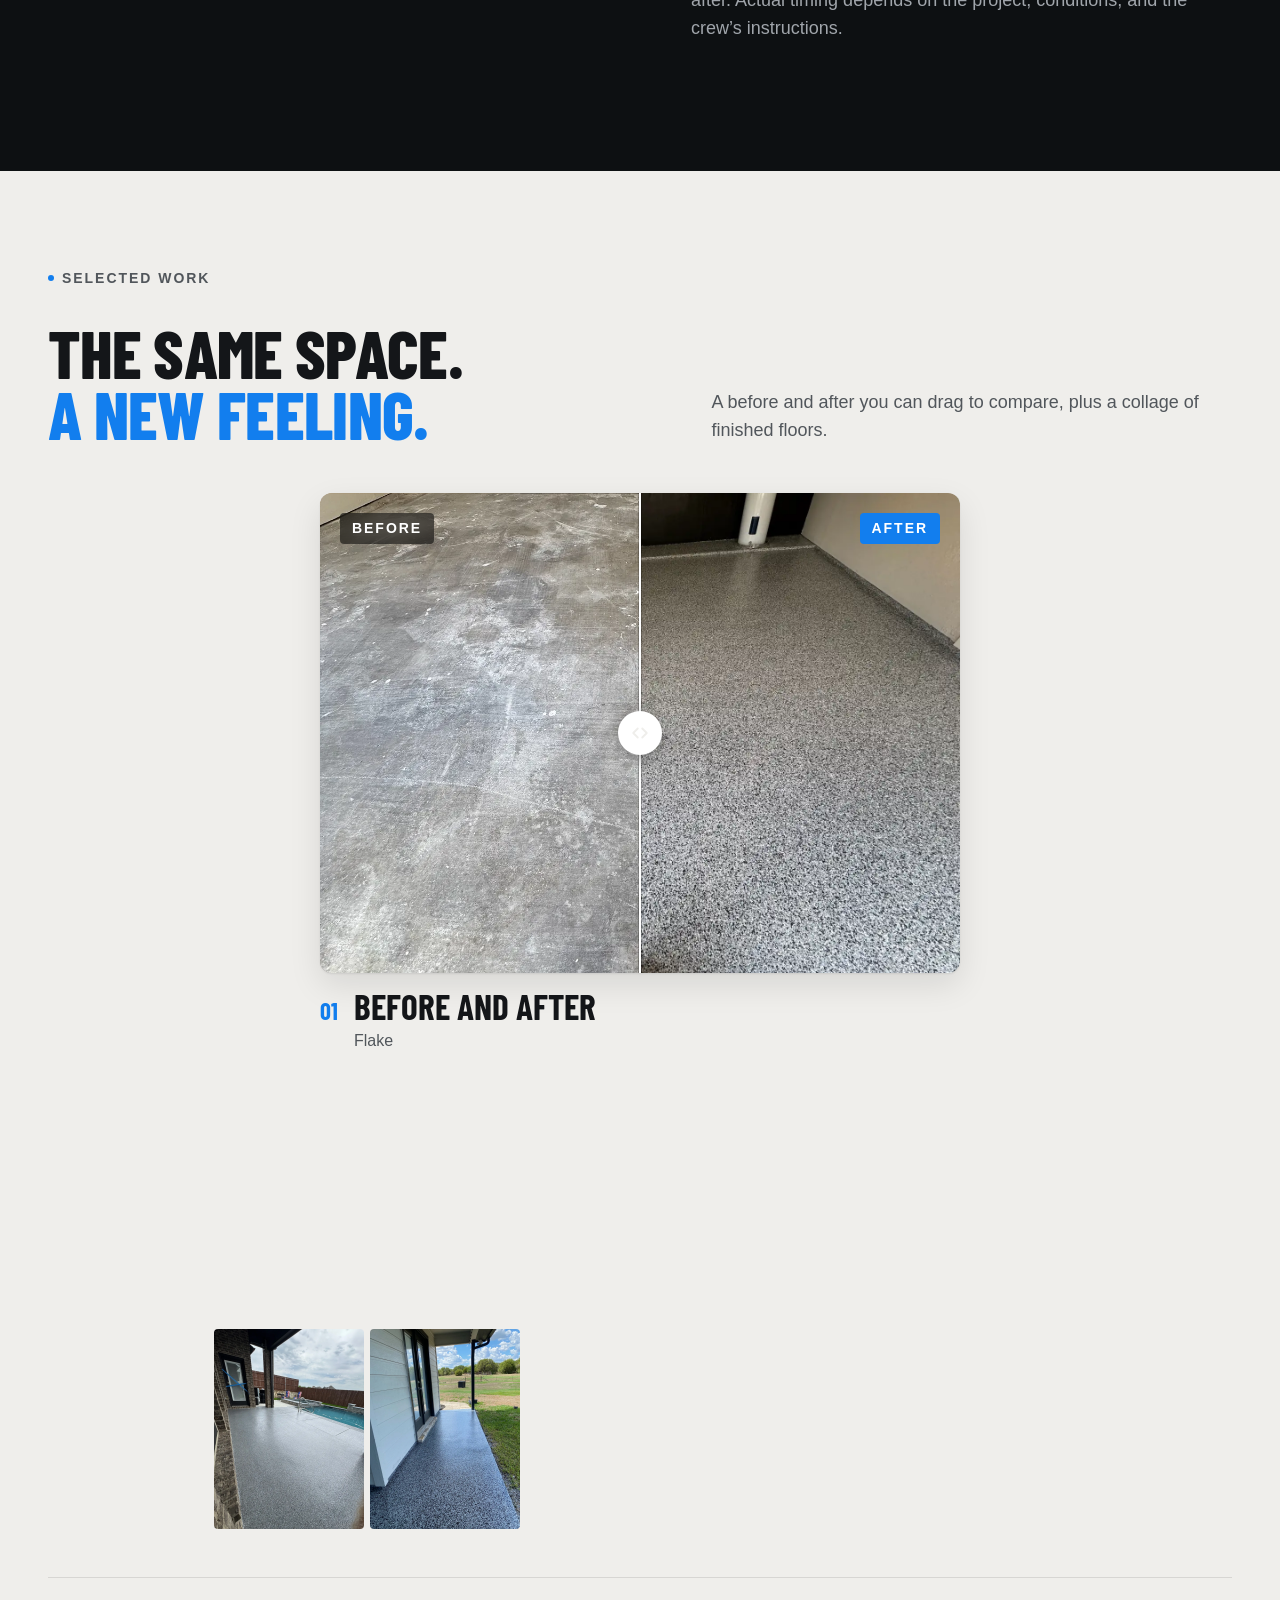
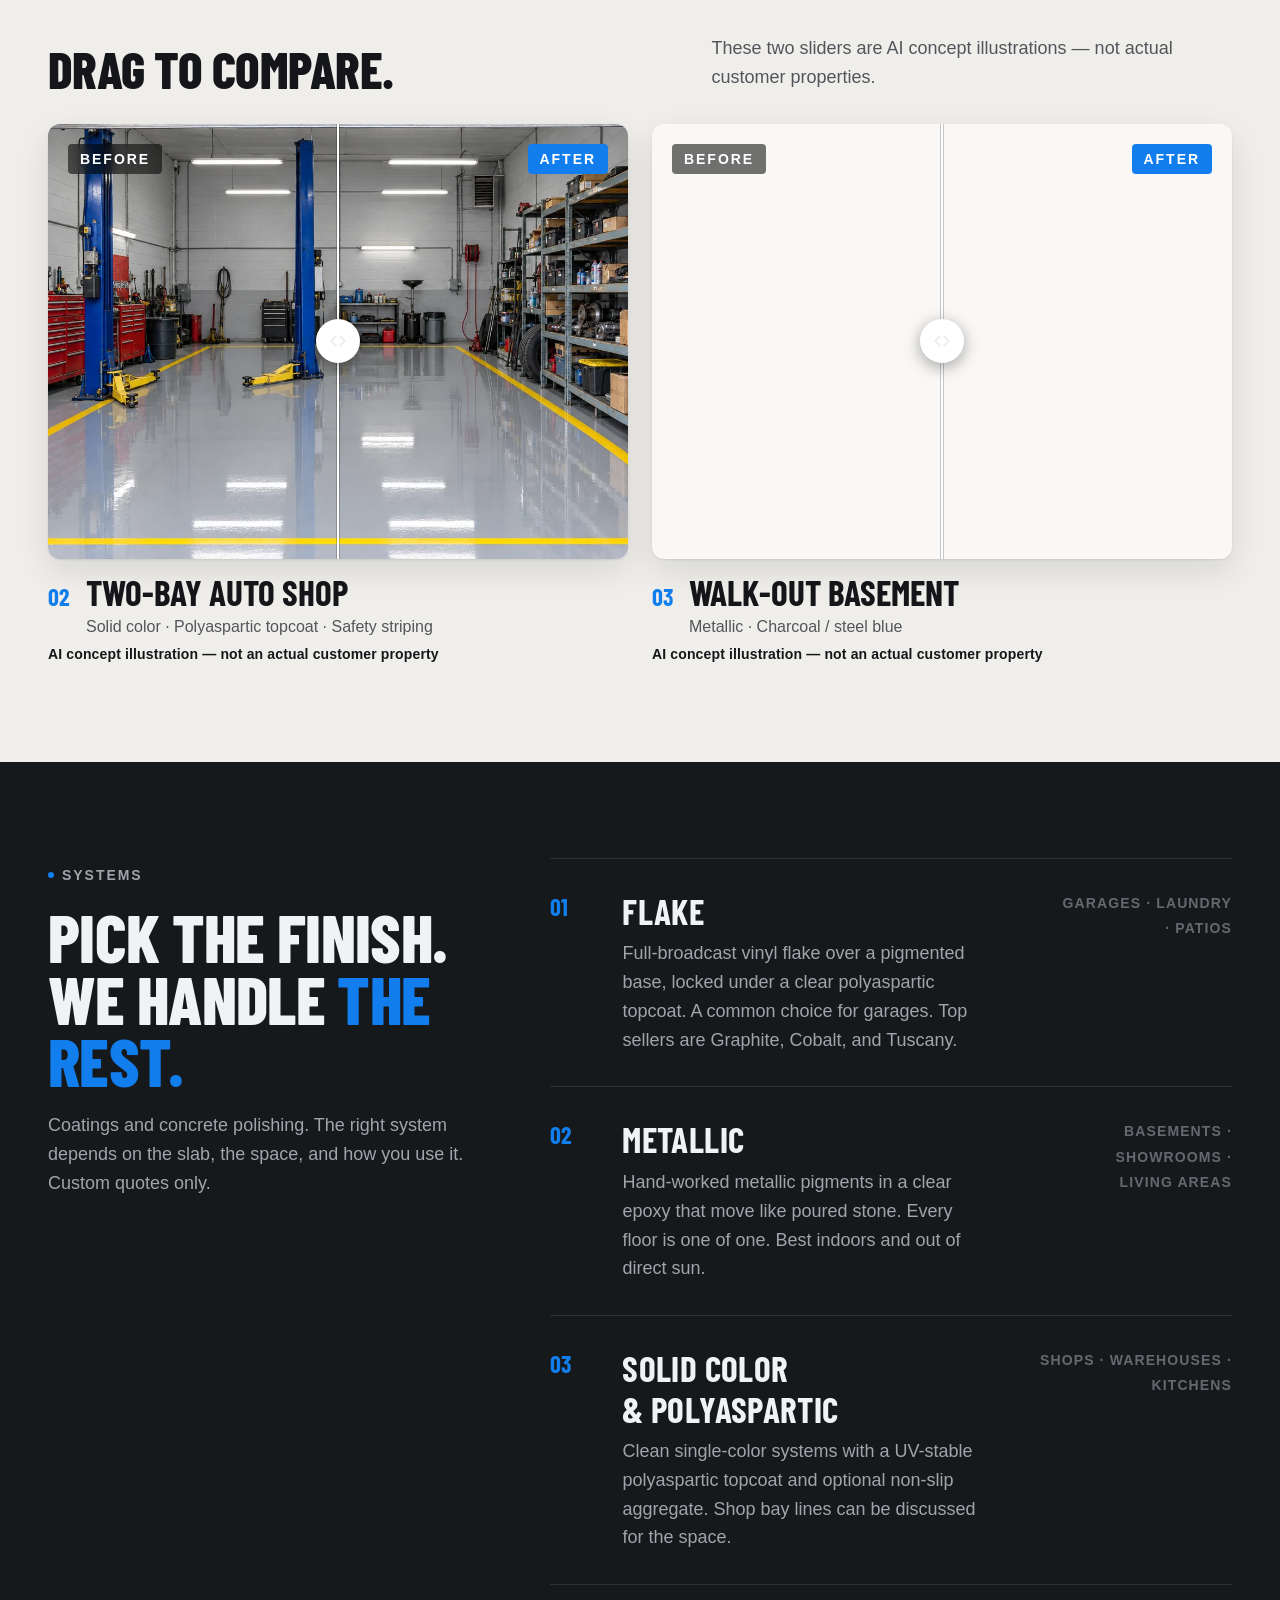
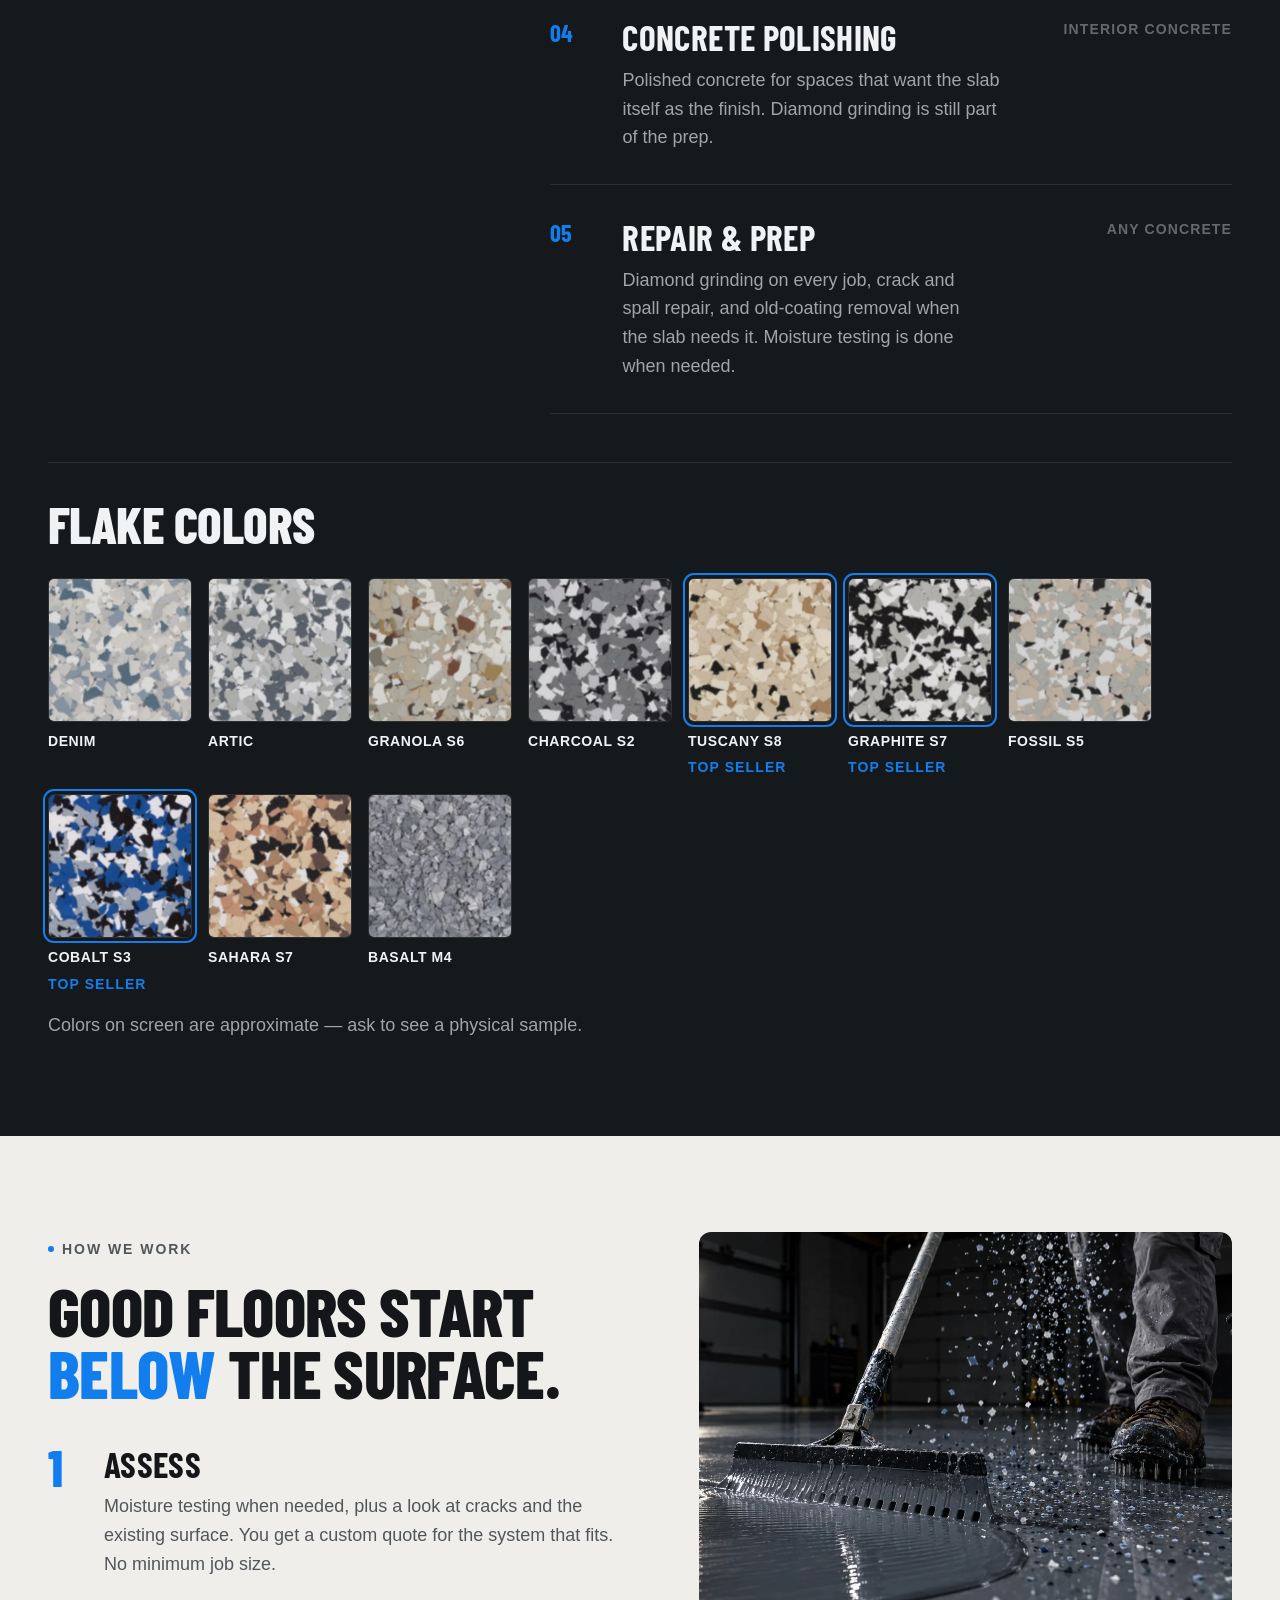
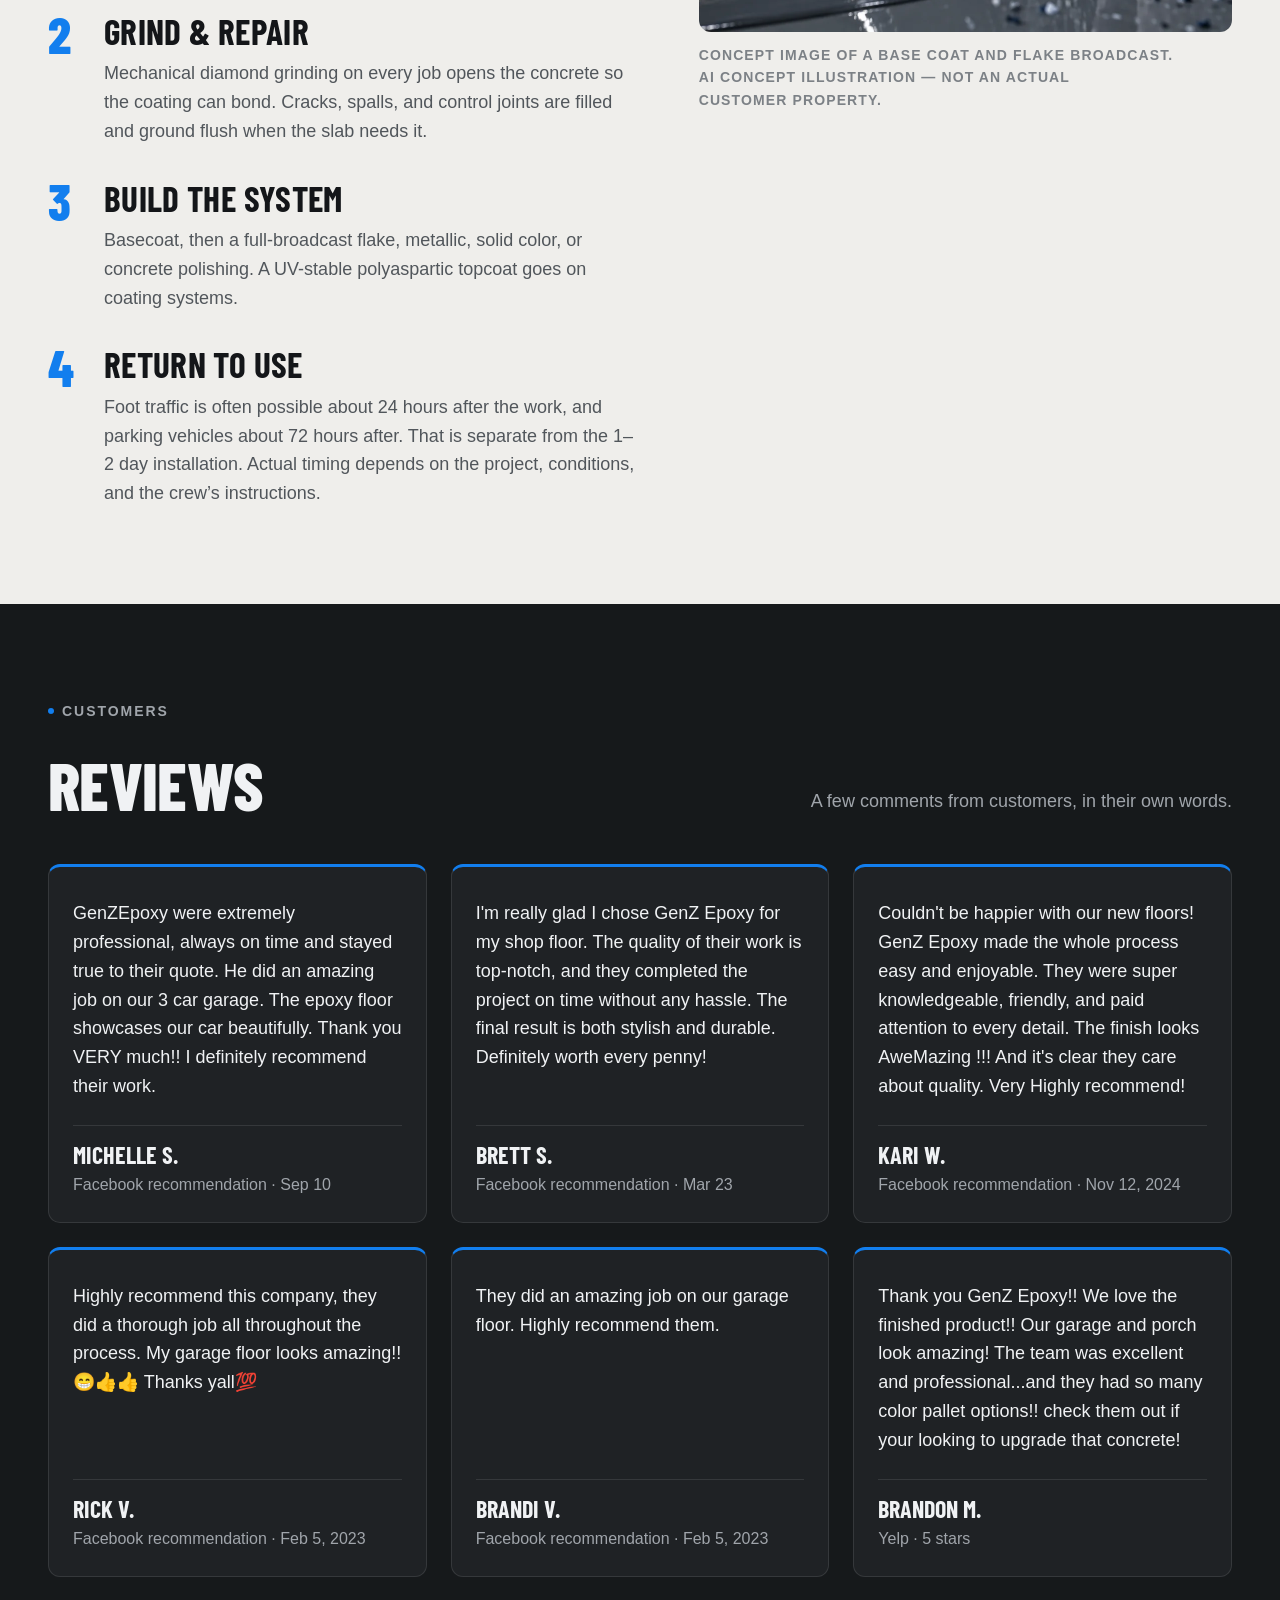
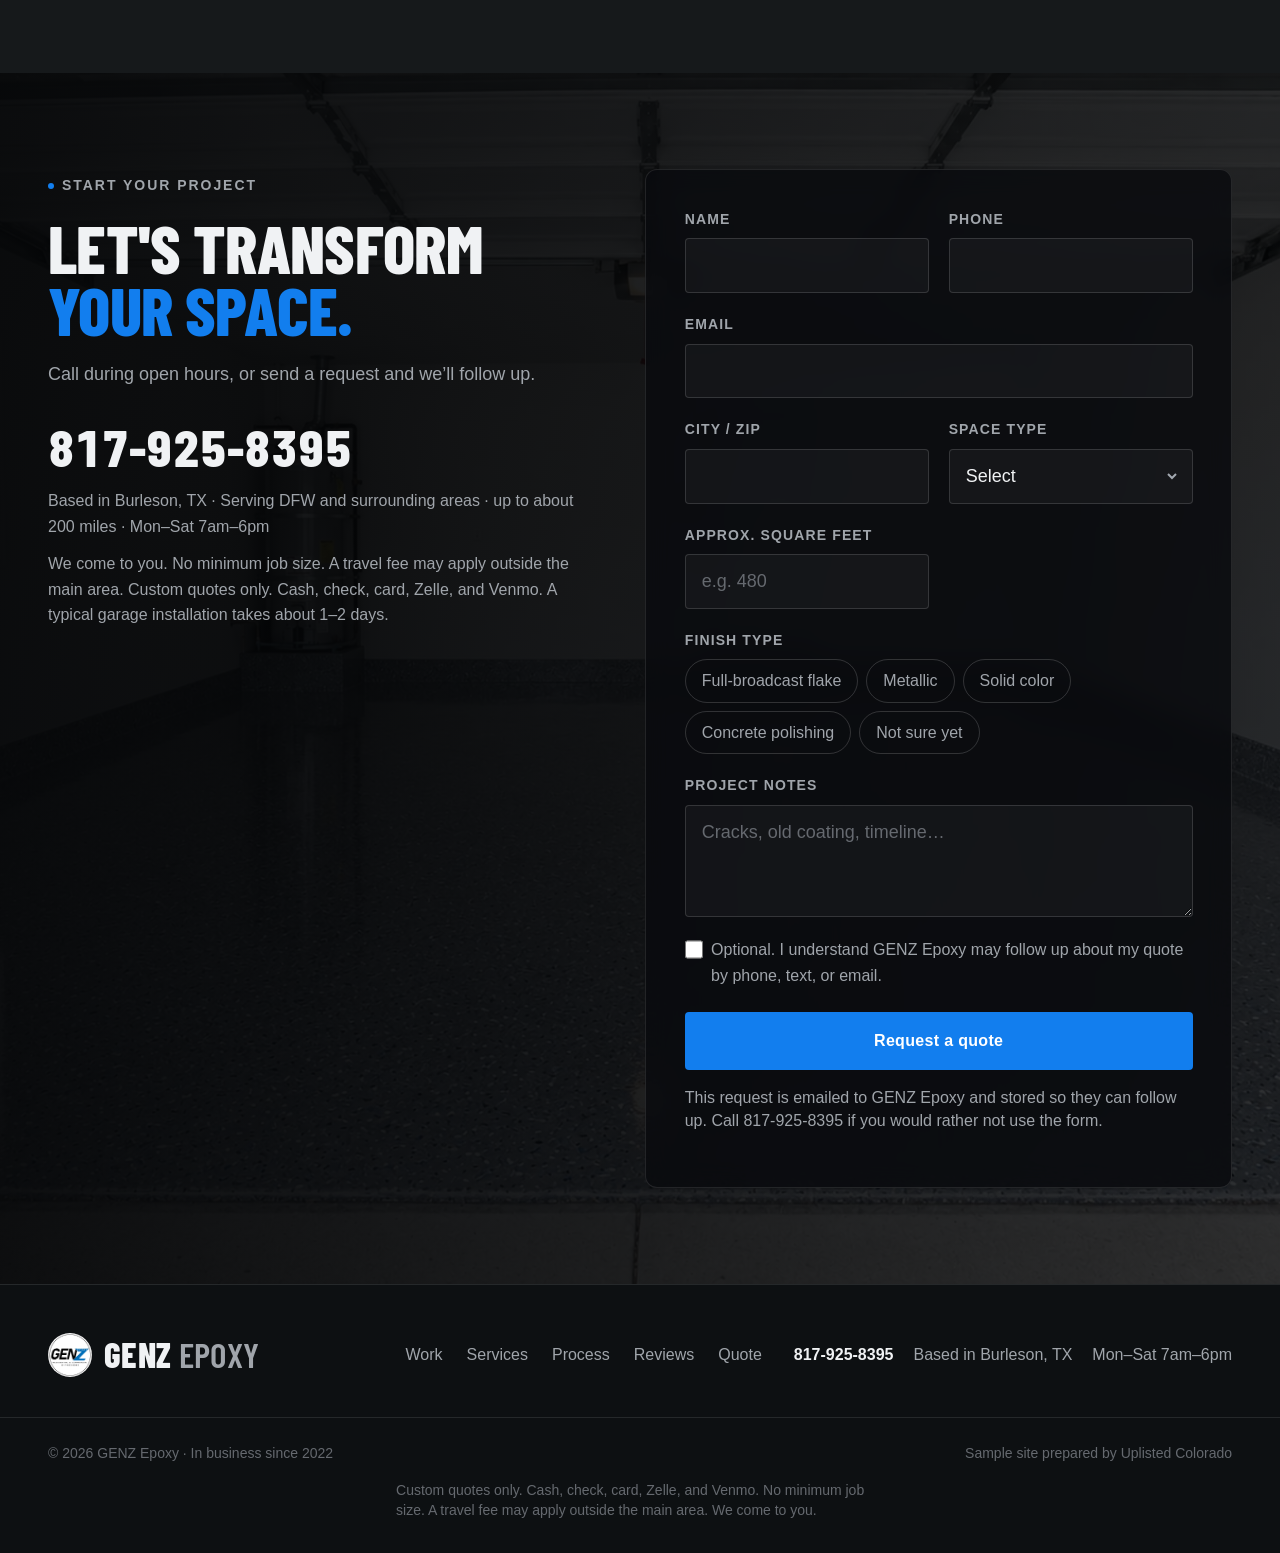
==== commit 4a5a4e0a: "Update Version B preview: r19 quote form wiring Prepare the quote form for a Google Apps Script endp" ====
--- a/version-b/index.html
+++ b/version-b/index.html
@@ -39,8 +39,8 @@
 
     <link rel="preload" as="image" href="./assets/after-garage.webp" />
     <link rel="preload" as="image" href="./assets/before-garage.webp" />
-    <link rel="stylesheet" href="./base.css?v=r18" />
-    <link rel="stylesheet" href="./style.css?v=r18" />
+    <link rel="stylesheet" href="./base.css?v=r19" />
+    <link rel="stylesheet" href="./style.css?v=r19" />
   </head>
   <body>
     <a class="skip-link" href="#main">Skip to content</a>
@@ -511,12 +511,12 @@
           <div class="quote-copy">
             <p class="kicker"><span class="dot"></span>Start your project</p>
             <h2 class="display-md" id="quote-title">Let's transform <em>your space.</em></h2>
-            <p class="section-lede">Call during open hours, or look through the preview form. The form is not connected and does not send a request.</p>
+            <p class="section-lede">Call during open hours, or send a request and we’ll follow up.</p>
             <a class="quote-phone" href="tel:+18179258395">817-925-8395</a>
             <p class="quote-area">Based in Burleson, TX · Serving DFW and surrounding areas · up to about 200 miles · Mon–Sat 7am–6pm</p>
             <p class="quote-area">We come to you. No minimum job size. A travel fee may apply outside the main area. Custom quotes only. Cash, check, card, Zelle, and Venmo. A typical garage installation takes about 1–2 days.</p>
           </div>
-          <form class="quote-form" action="javascript:void(0)" method="post" novalidate onsubmit="return false;">
+          <form class="quote-form" method="post" novalidate>
             <div class="field-grid">
               <label class="field">
                 <span>Name</span>
@@ -563,13 +563,17 @@
                 <span>Project notes</span>
                 <textarea name="notes" rows="3" placeholder="Cracks, old coating, timeline…"></textarea>
               </label>
+              <label class="hp" aria-hidden="true">
+                <span>Company</span>
+                <input type="text" name="company" tabindex="-1" autocomplete="off" />
+              </label>
               <label class="field field-full consent">
                 <input type="checkbox" name="followup_consent" value="yes" />
-                <span>Optional, and not required. If a live form is connected later, I understand GENZ Epoxy may follow up about my quote by phone, text, or email. This preview does not send or store what I type.</span>
+                <span>Optional. I understand GENZ Epoxy may follow up about my quote by phone, text, or email.</span>
               </label>
             </div>
-            <button class="btn btn-primary btn-lg" type="submit">Preview only — does not send</button>
-            <p class="form-privacy">This form is a preview only and is not connected to email, text, or any other destination. Nothing you type is sent, stored, or monitored, and using the button does not submit a quote request. If a live form is added later, the intended follow-up is a phone call, text, or email about the quote. That live form is not active and would need its own review before it collects anything. This preview does not promise how long information would be kept or how it would be protected.</p>
+            <button class="btn btn-primary btn-lg" type="submit">Request a quote</button>
+            <p class="form-privacy">This request is emailed to GENZ Epoxy and stored so they can follow up. Call 817-925-8395 if you would rather not use the form.</p>
             <div class="form-status" role="status" aria-live="polite"></div>
           </form>
         </div>
@@ -602,6 +606,6 @@
       <p class="container footer-extra">Custom quotes only. Cash, check, card, Zelle, and Venmo. No minimum job size. A travel fee may apply outside the main area. We come to you.</p>
     </footer>
 
-    <script src="./app.js?v=r18" defer></script>
+    <script src="./app.js?v=r19" defer></script>
   </body>
 </html>
--- a/version-b/style.css
+++ b/version-b/style.css
@@ -1753,3 +1753,14 @@
     line-height: 1.3;
   }
 }
+
+
+/* Honeypot: hidden from people, visible to naive bots */
+.hp {
+  position: absolute;
+  left: -10000px;
+  top: auto;
+  width: 1px;
+  height: 1px;
+  overflow: hidden;
+}
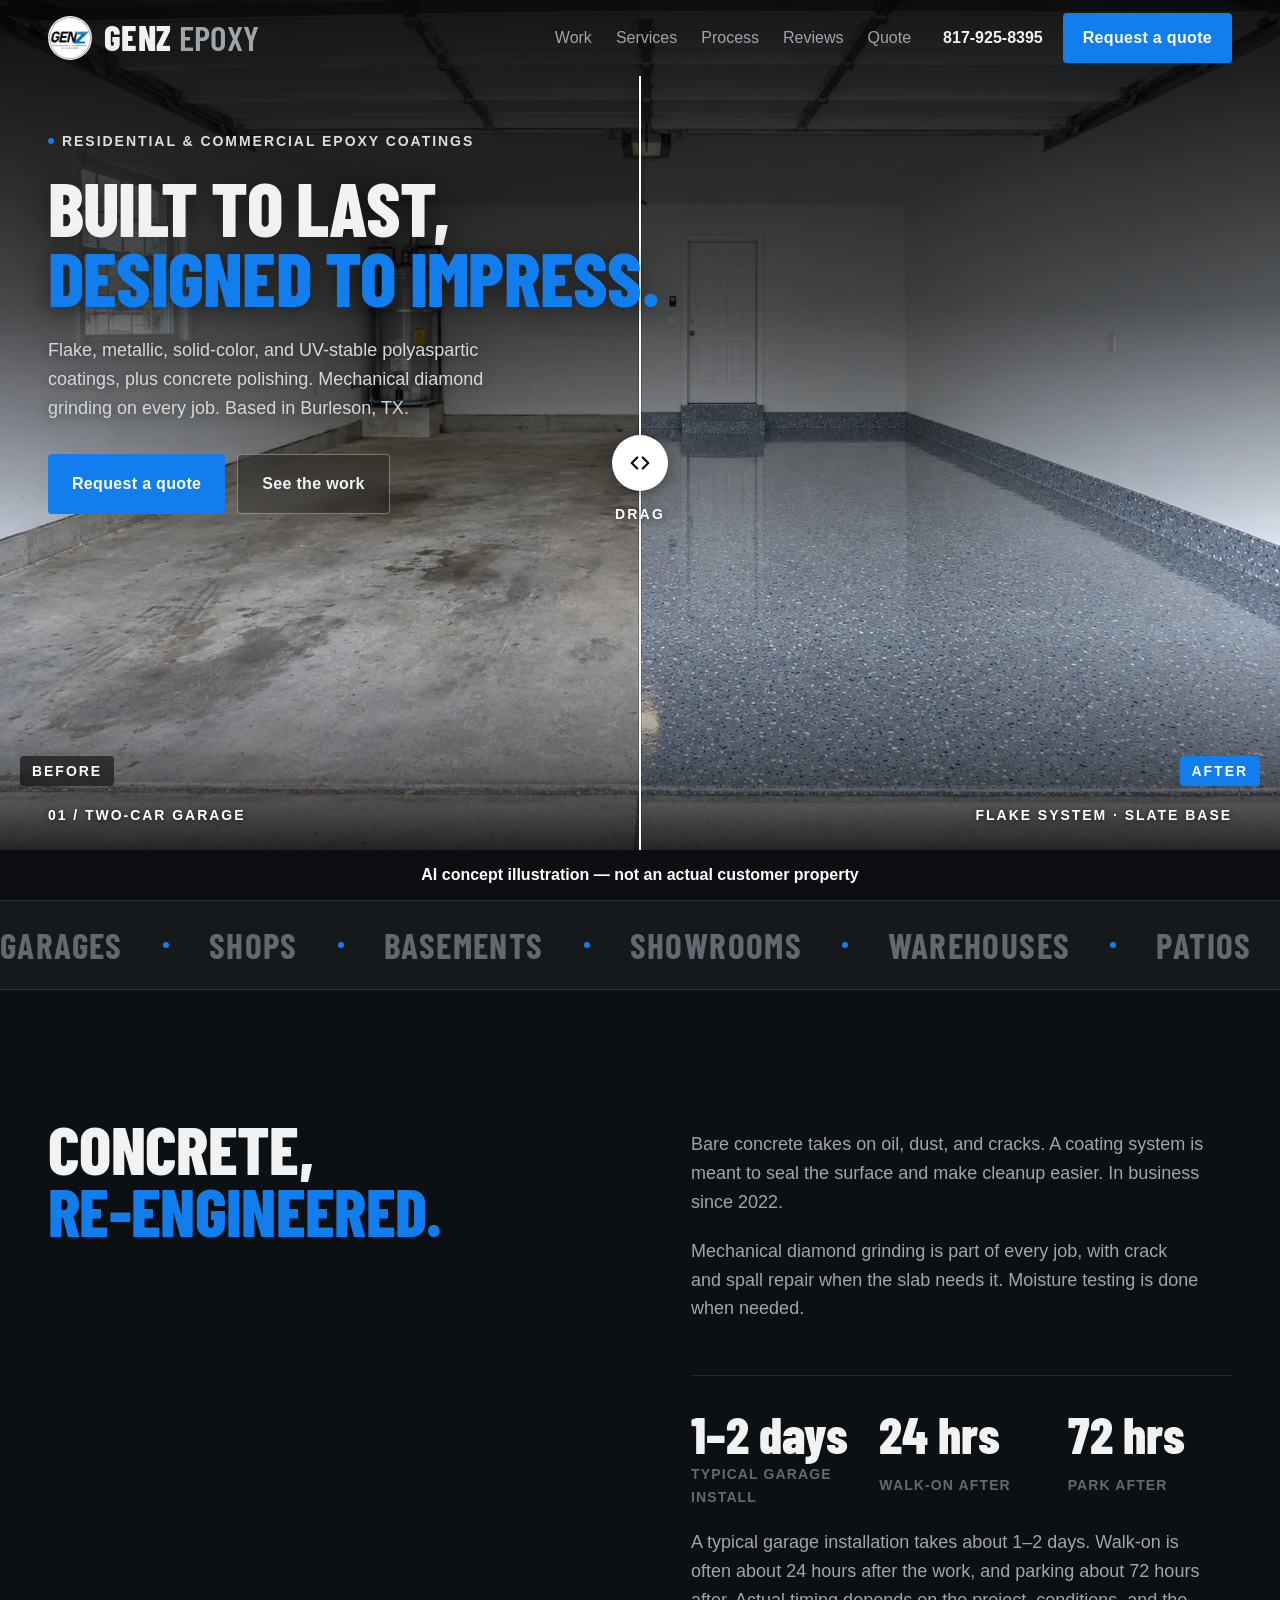
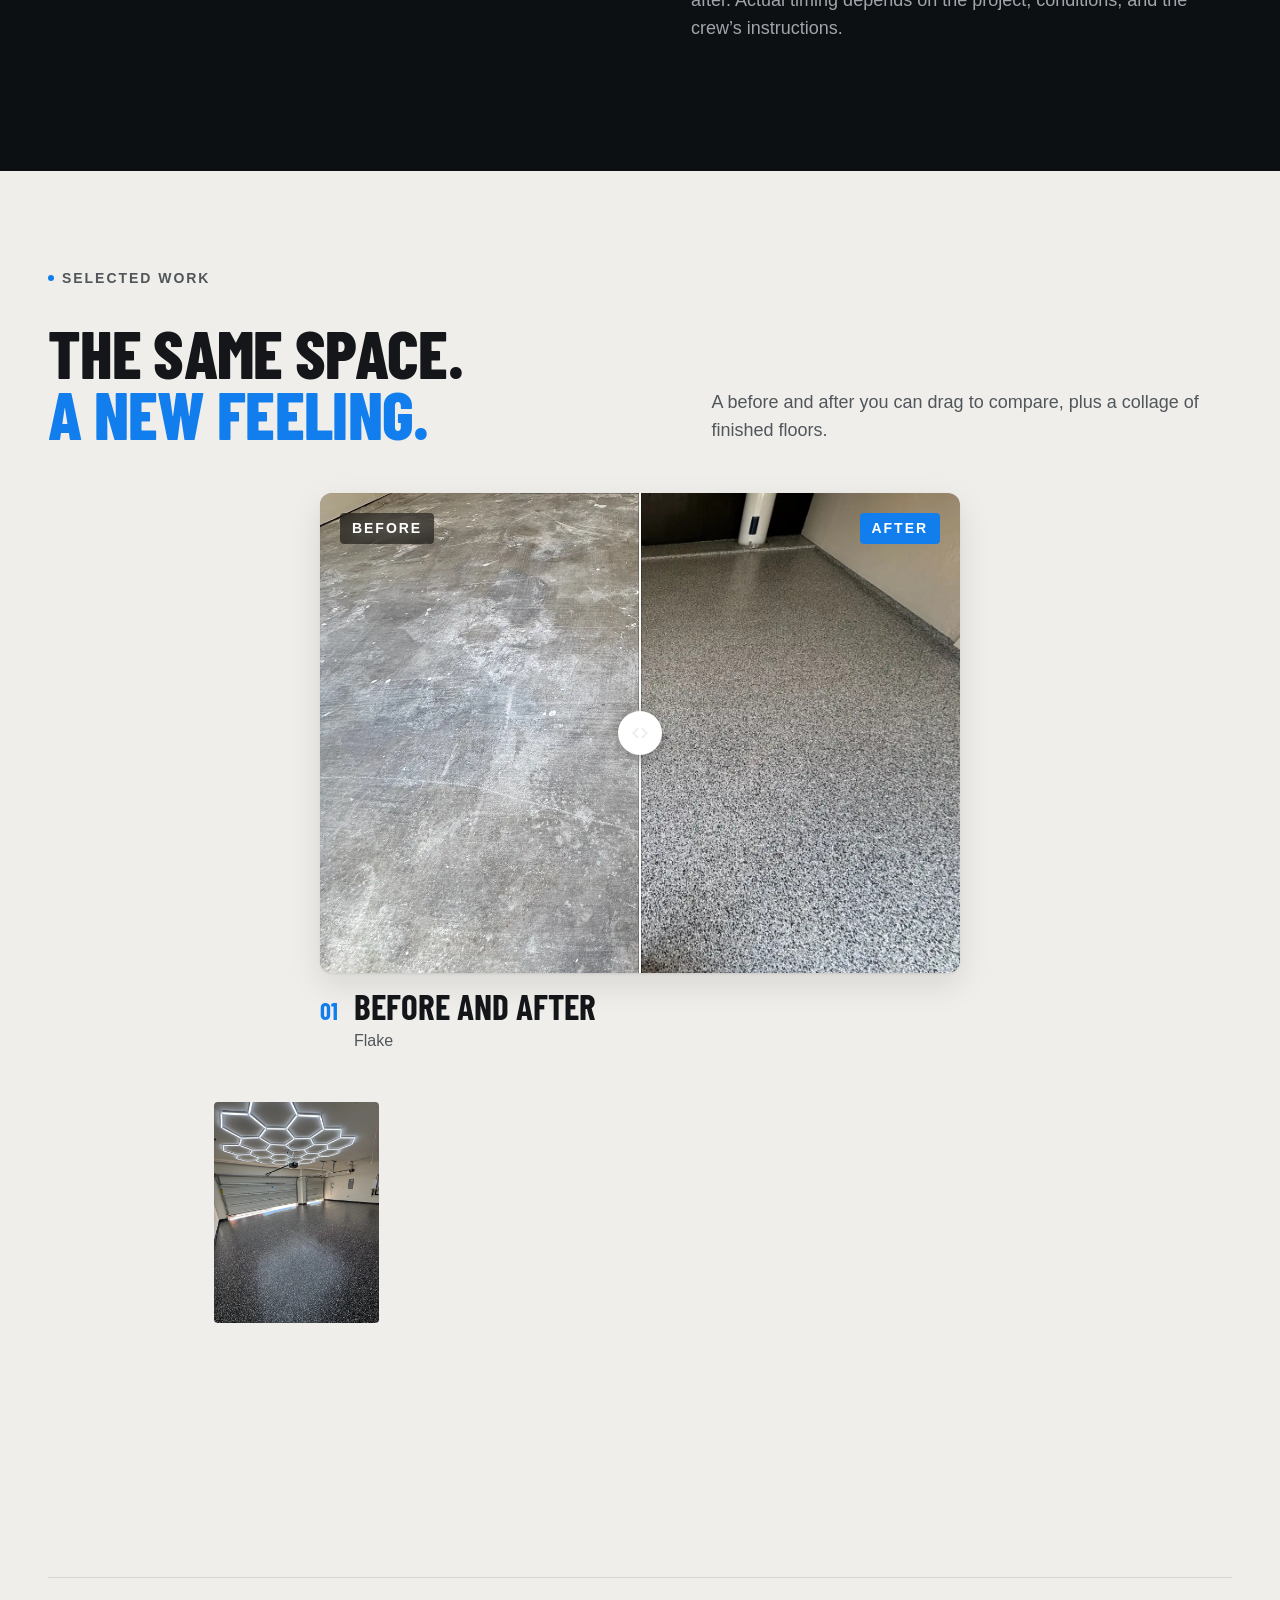
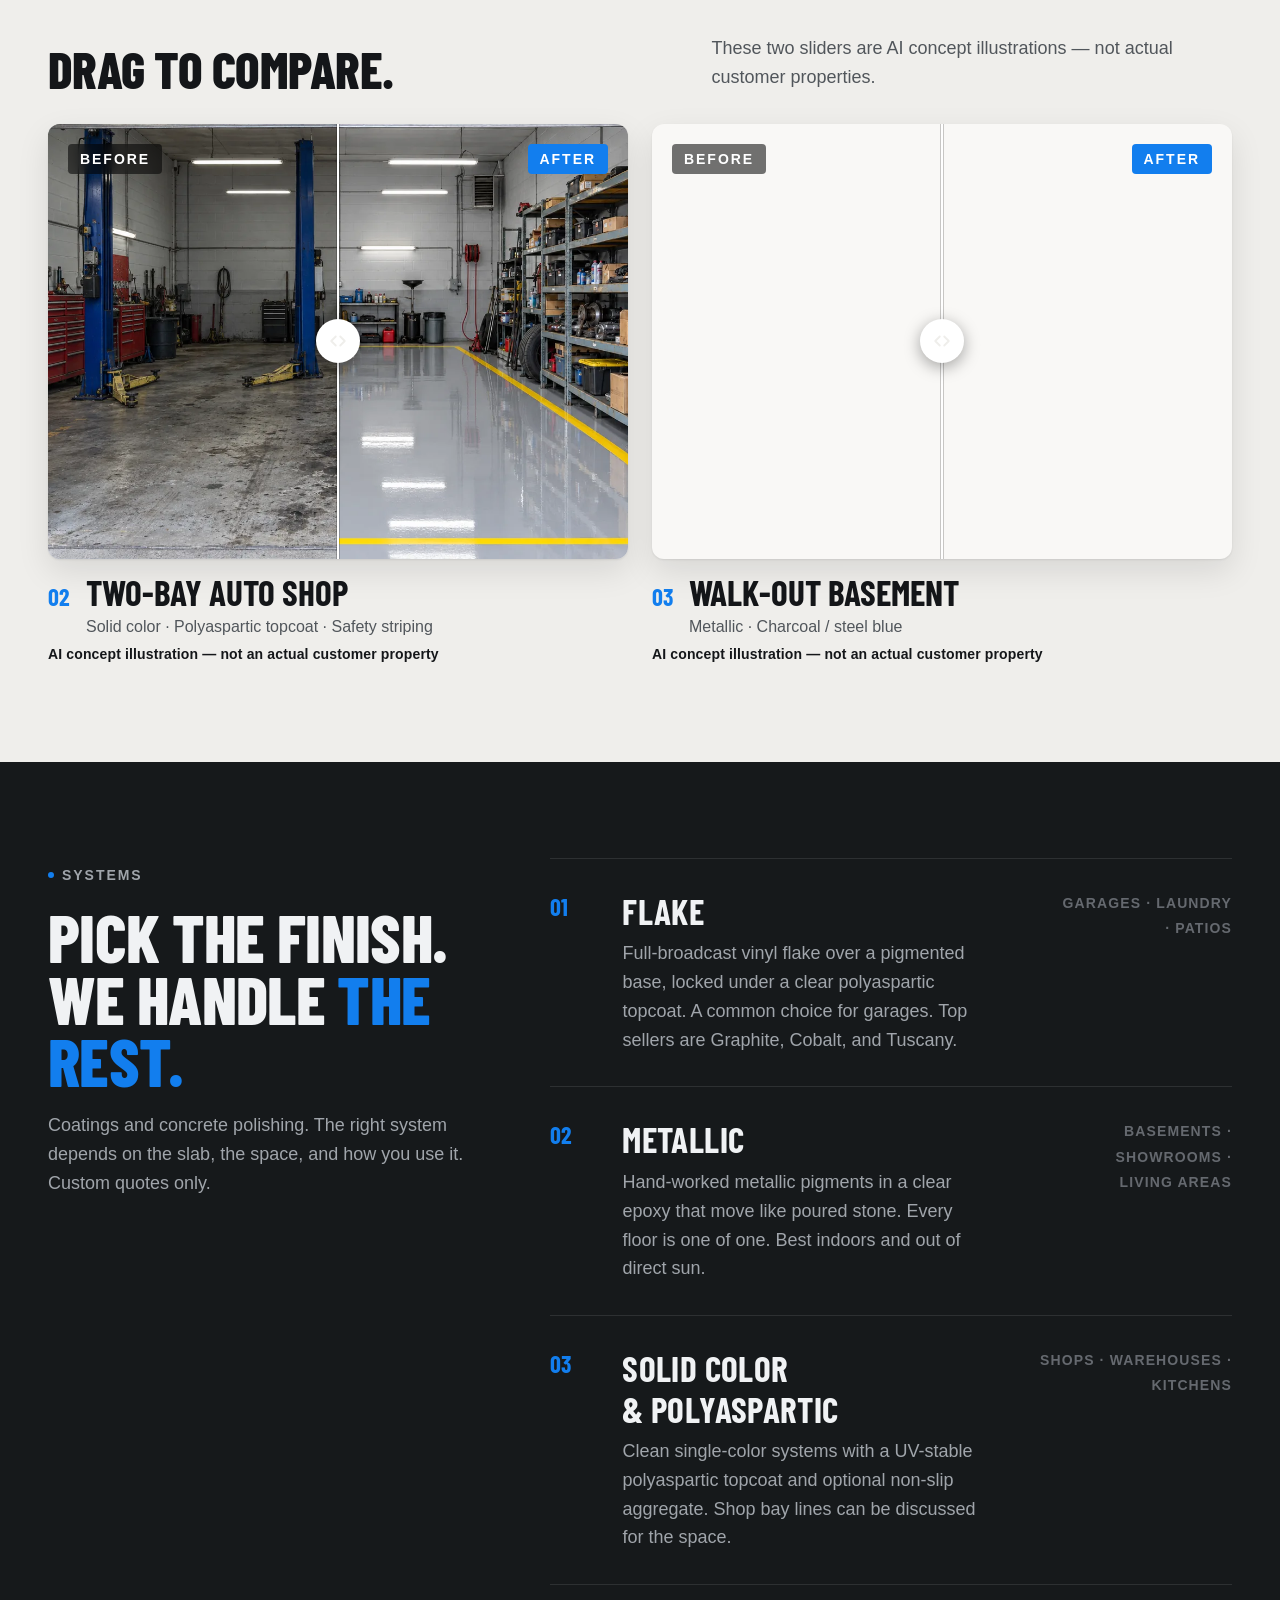
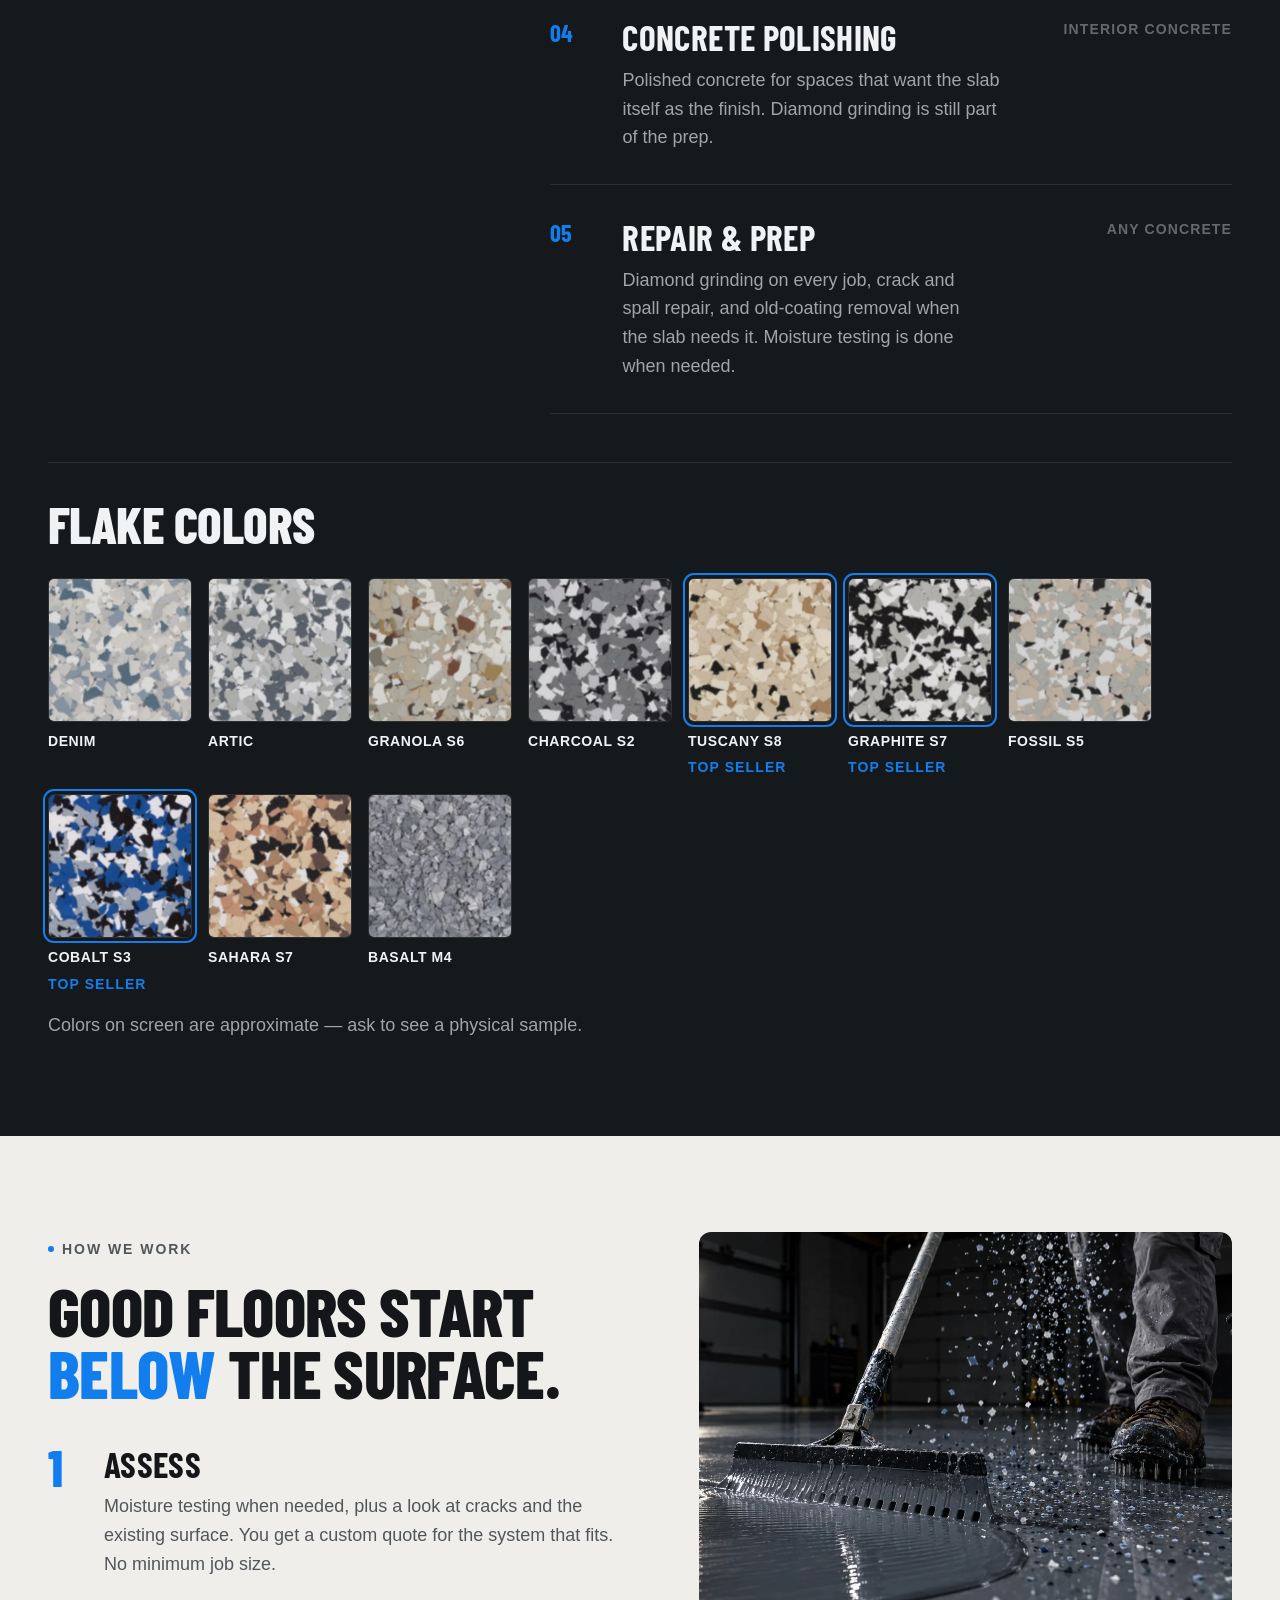
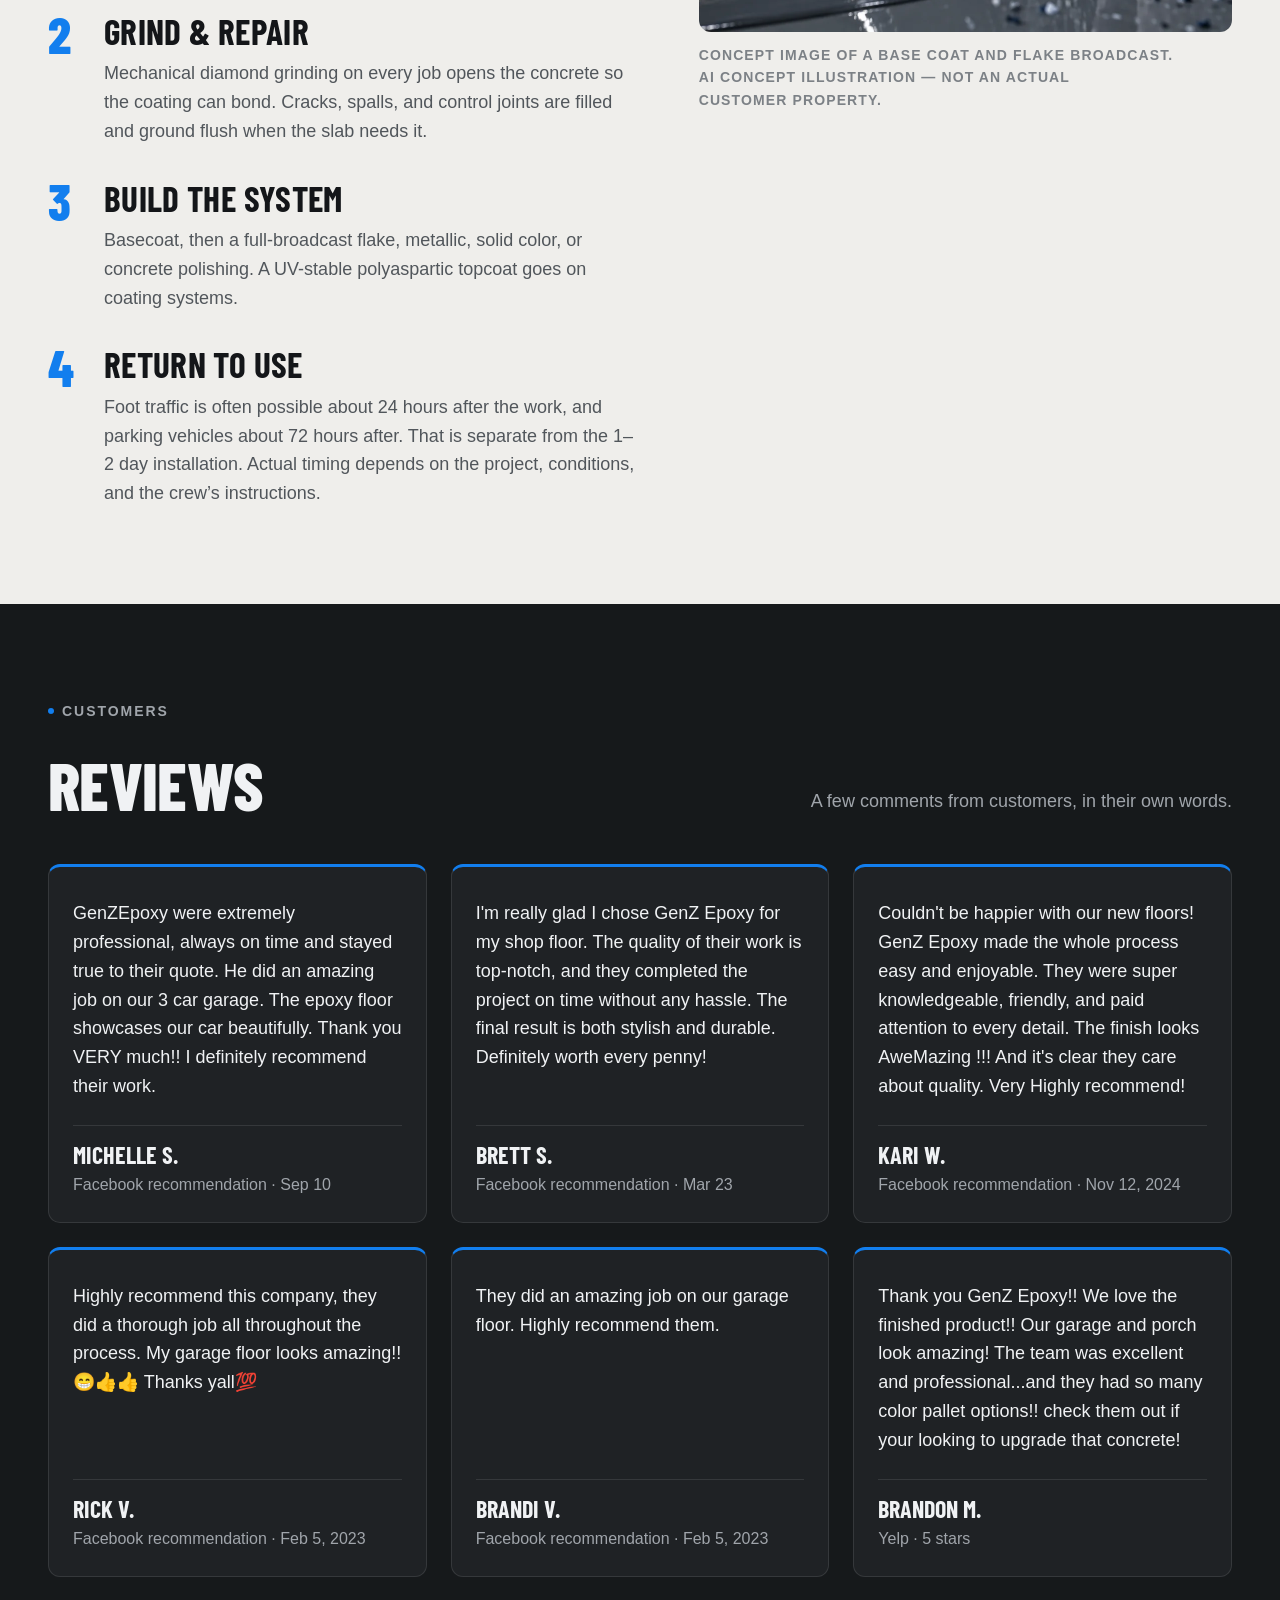
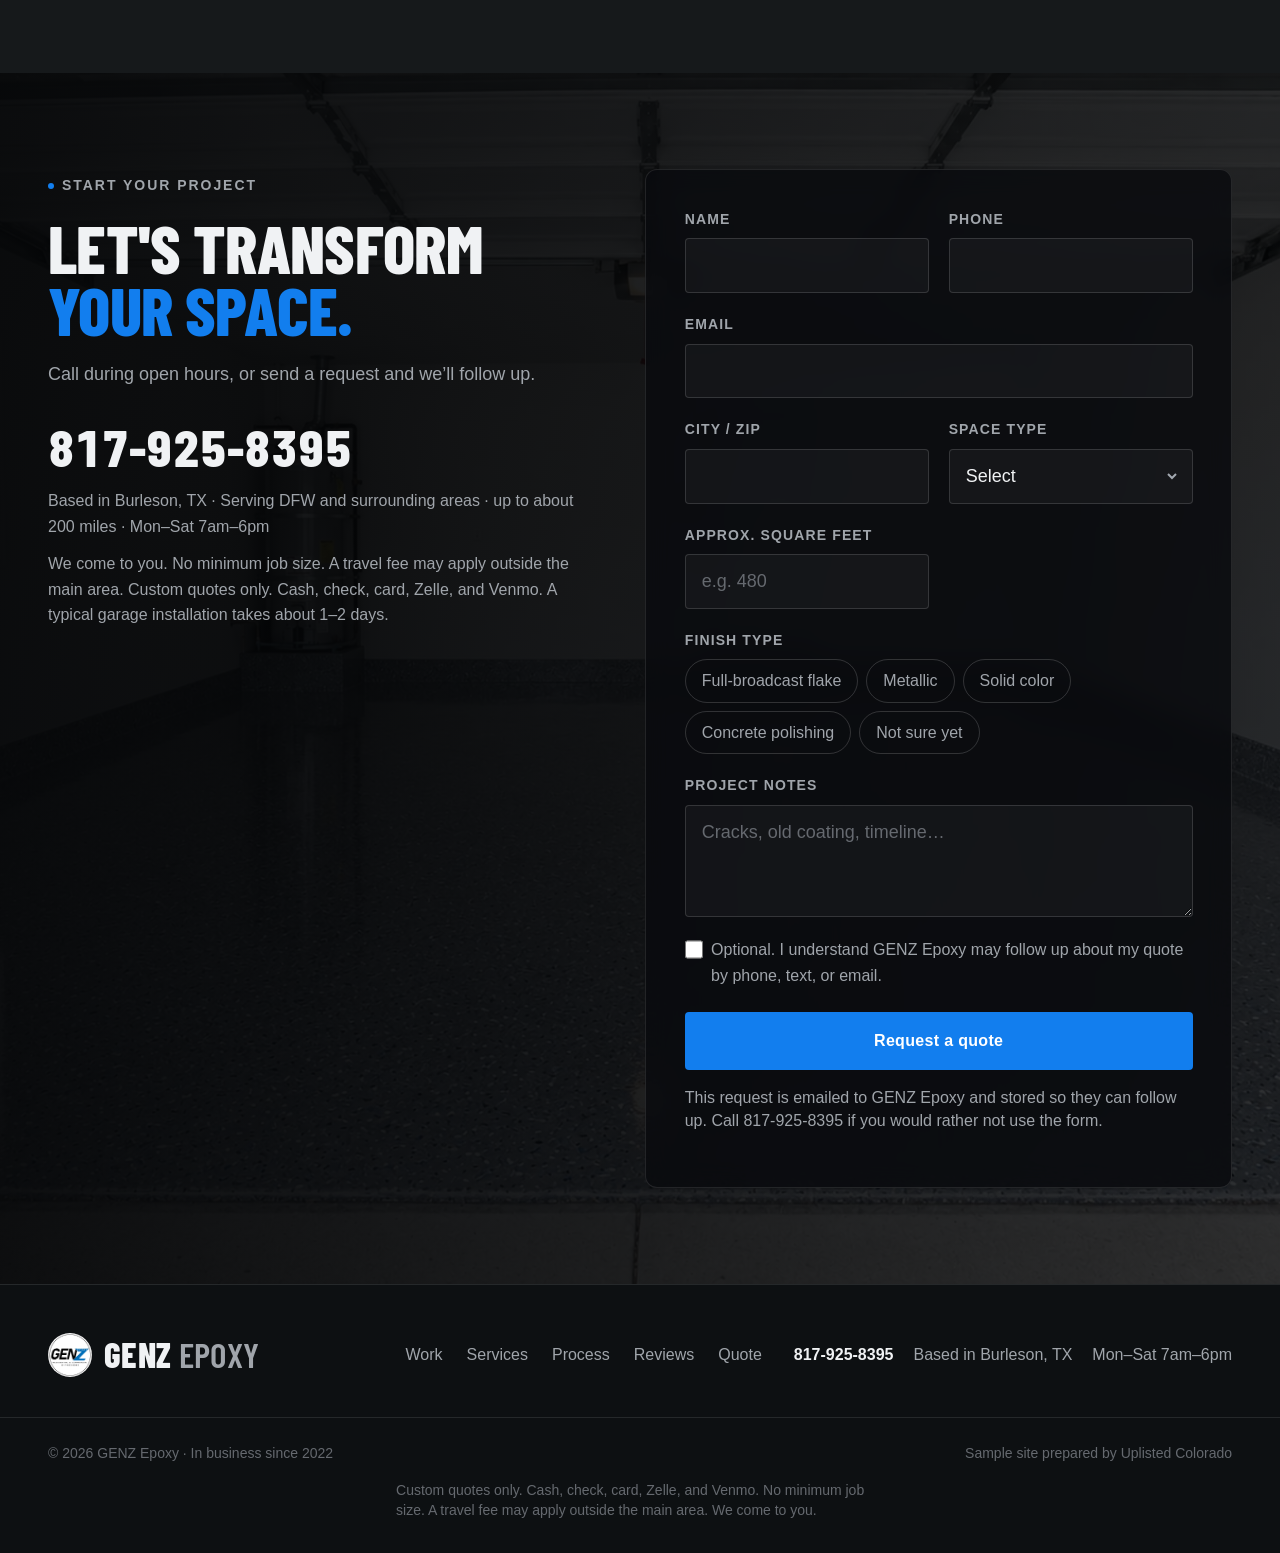
==== commit 8702e52f: "Update Version B preview: r20 live quote form endpoint Point the quote form at the deployed Apps Scr" ====
--- a/version-b/index.html
+++ b/version-b/index.html
@@ -39,8 +39,8 @@
 
     <link rel="preload" as="image" href="./assets/after-garage.webp" />
     <link rel="preload" as="image" href="./assets/before-garage.webp" />
-    <link rel="stylesheet" href="./base.css?v=r19" />
-    <link rel="stylesheet" href="./style.css?v=r19" />
+    <link rel="stylesheet" href="./base.css?v=r20" />
+    <link rel="stylesheet" href="./style.css?v=r20" />
   </head>
   <body>
     <a class="skip-link" href="#main">Skip to content</a>
@@ -606,6 +606,6 @@
       <p class="container footer-extra">Custom quotes only. Cash, check, card, Zelle, and Venmo. No minimum job size. A travel fee may apply outside the main area. We come to you.</p>
     </footer>
 
-    <script src="./app.js?v=r19" defer></script>
+    <script src="./app.js?v=r20" defer></script>
   </body>
 </html>
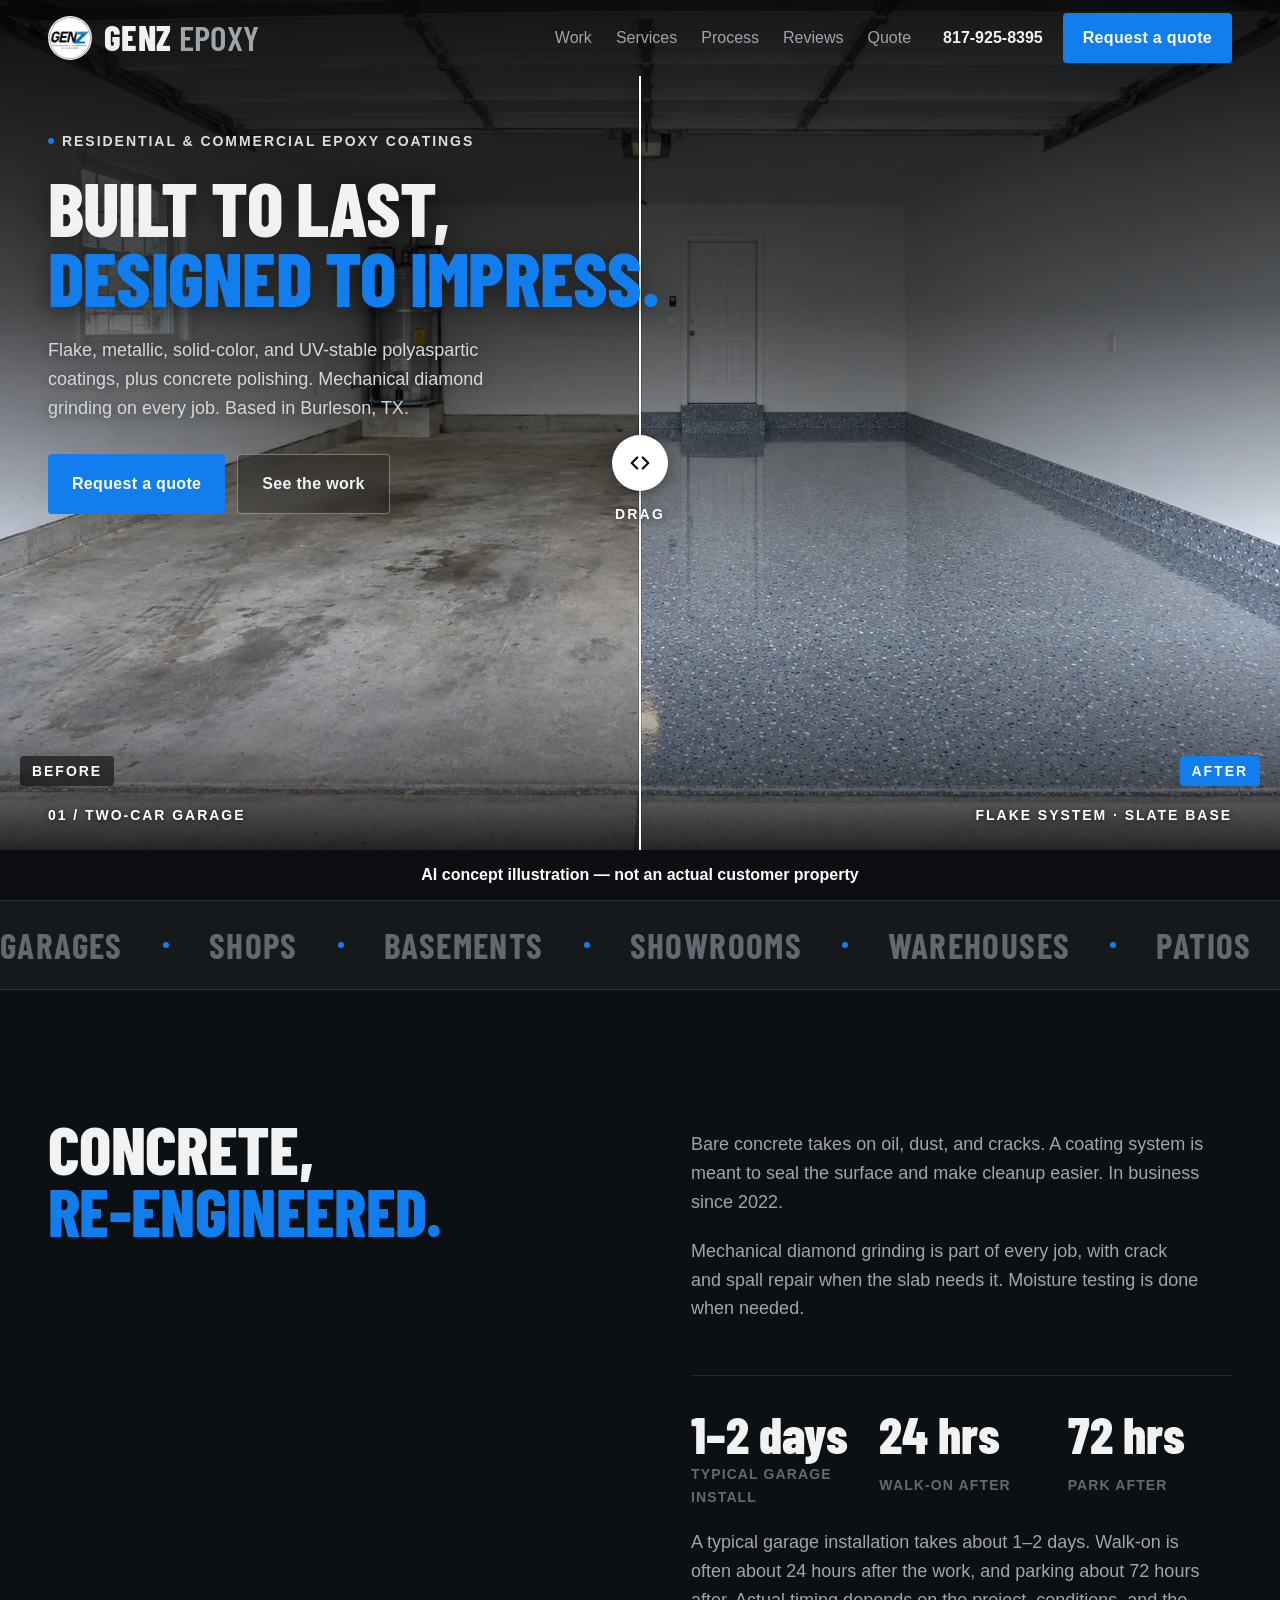
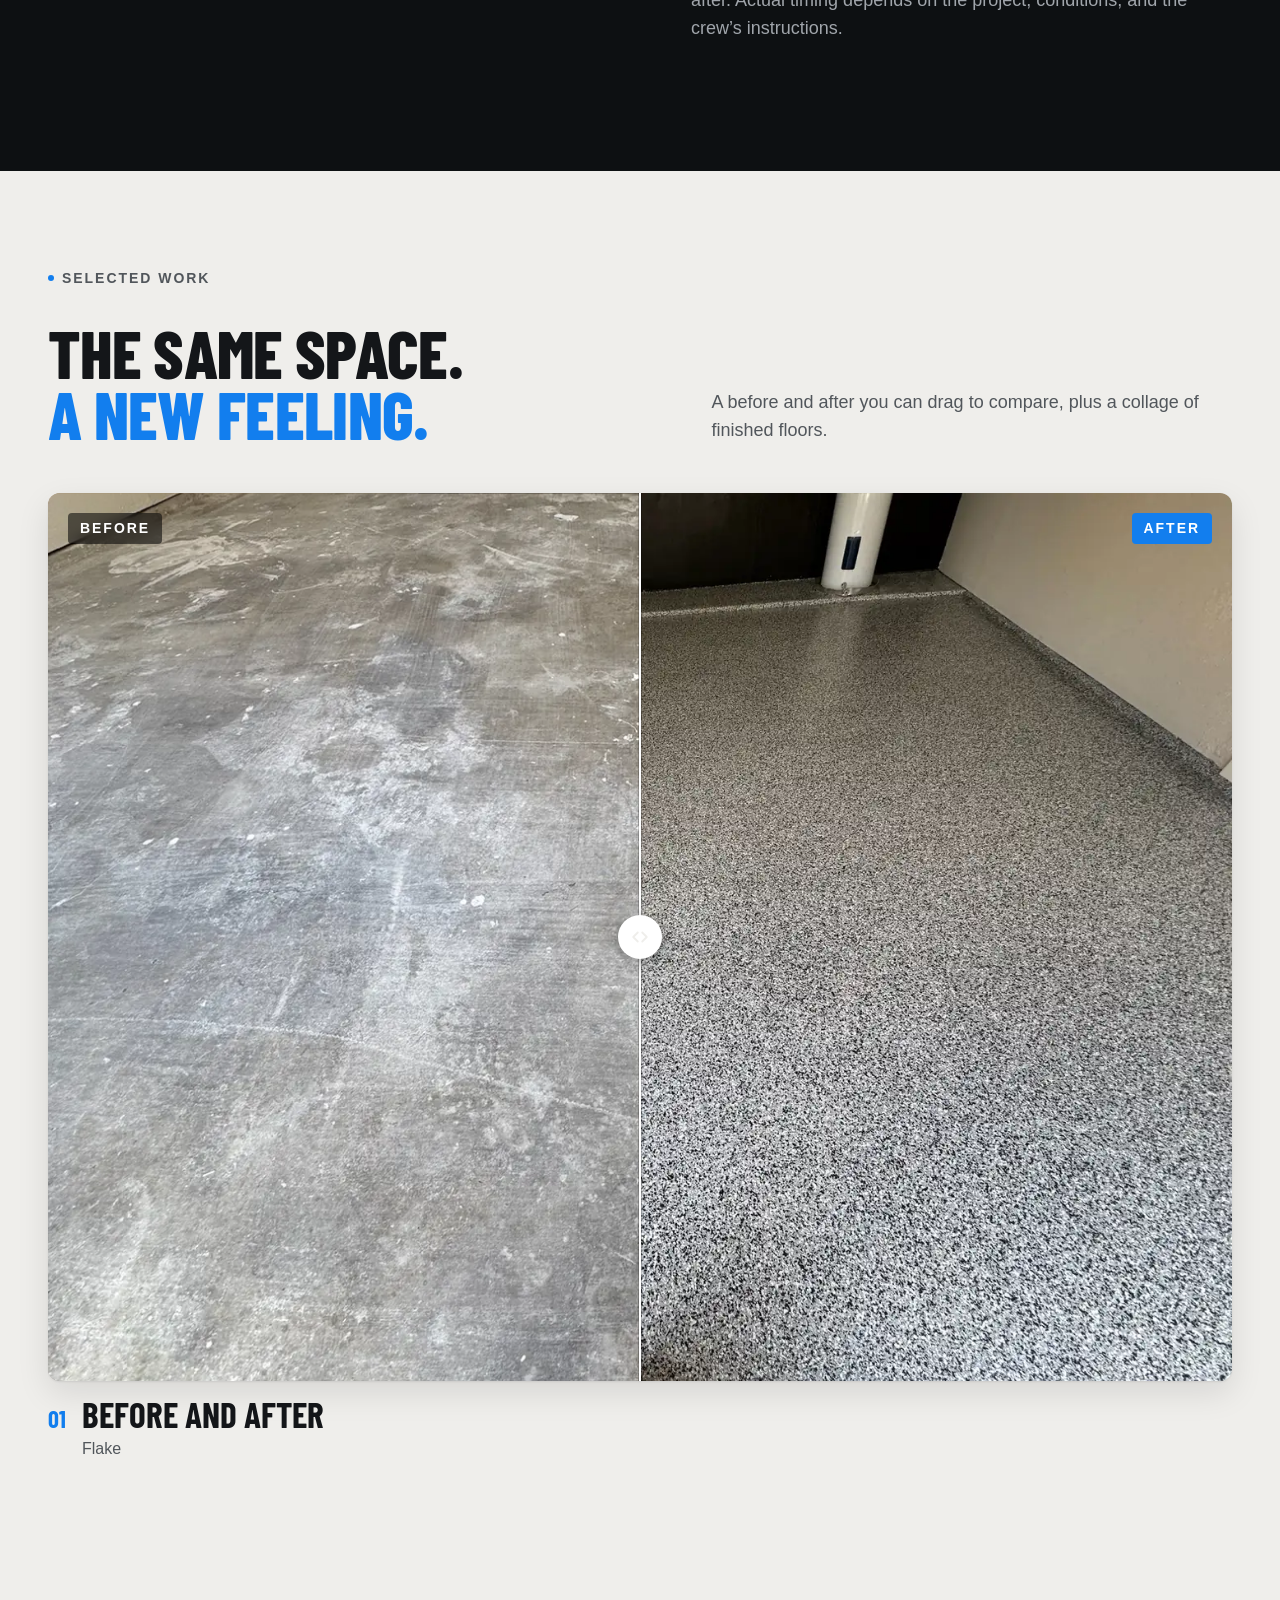
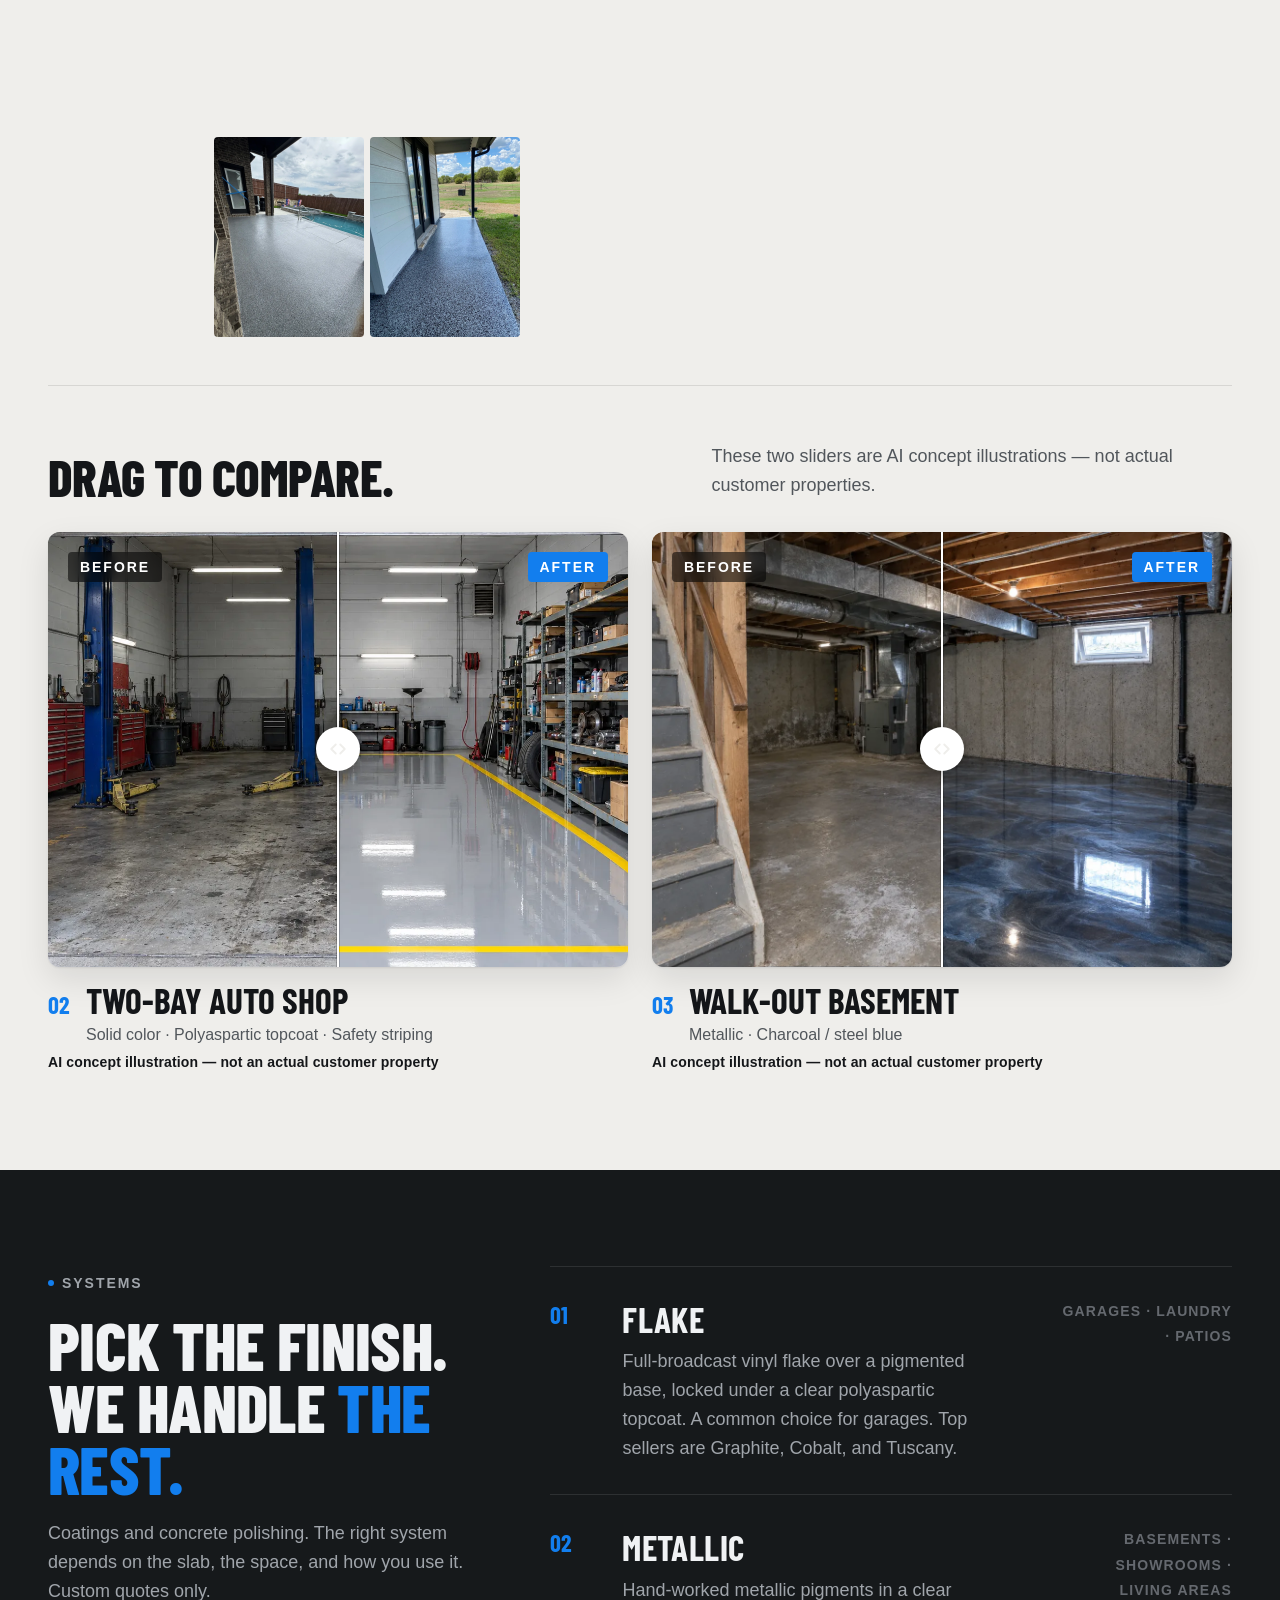
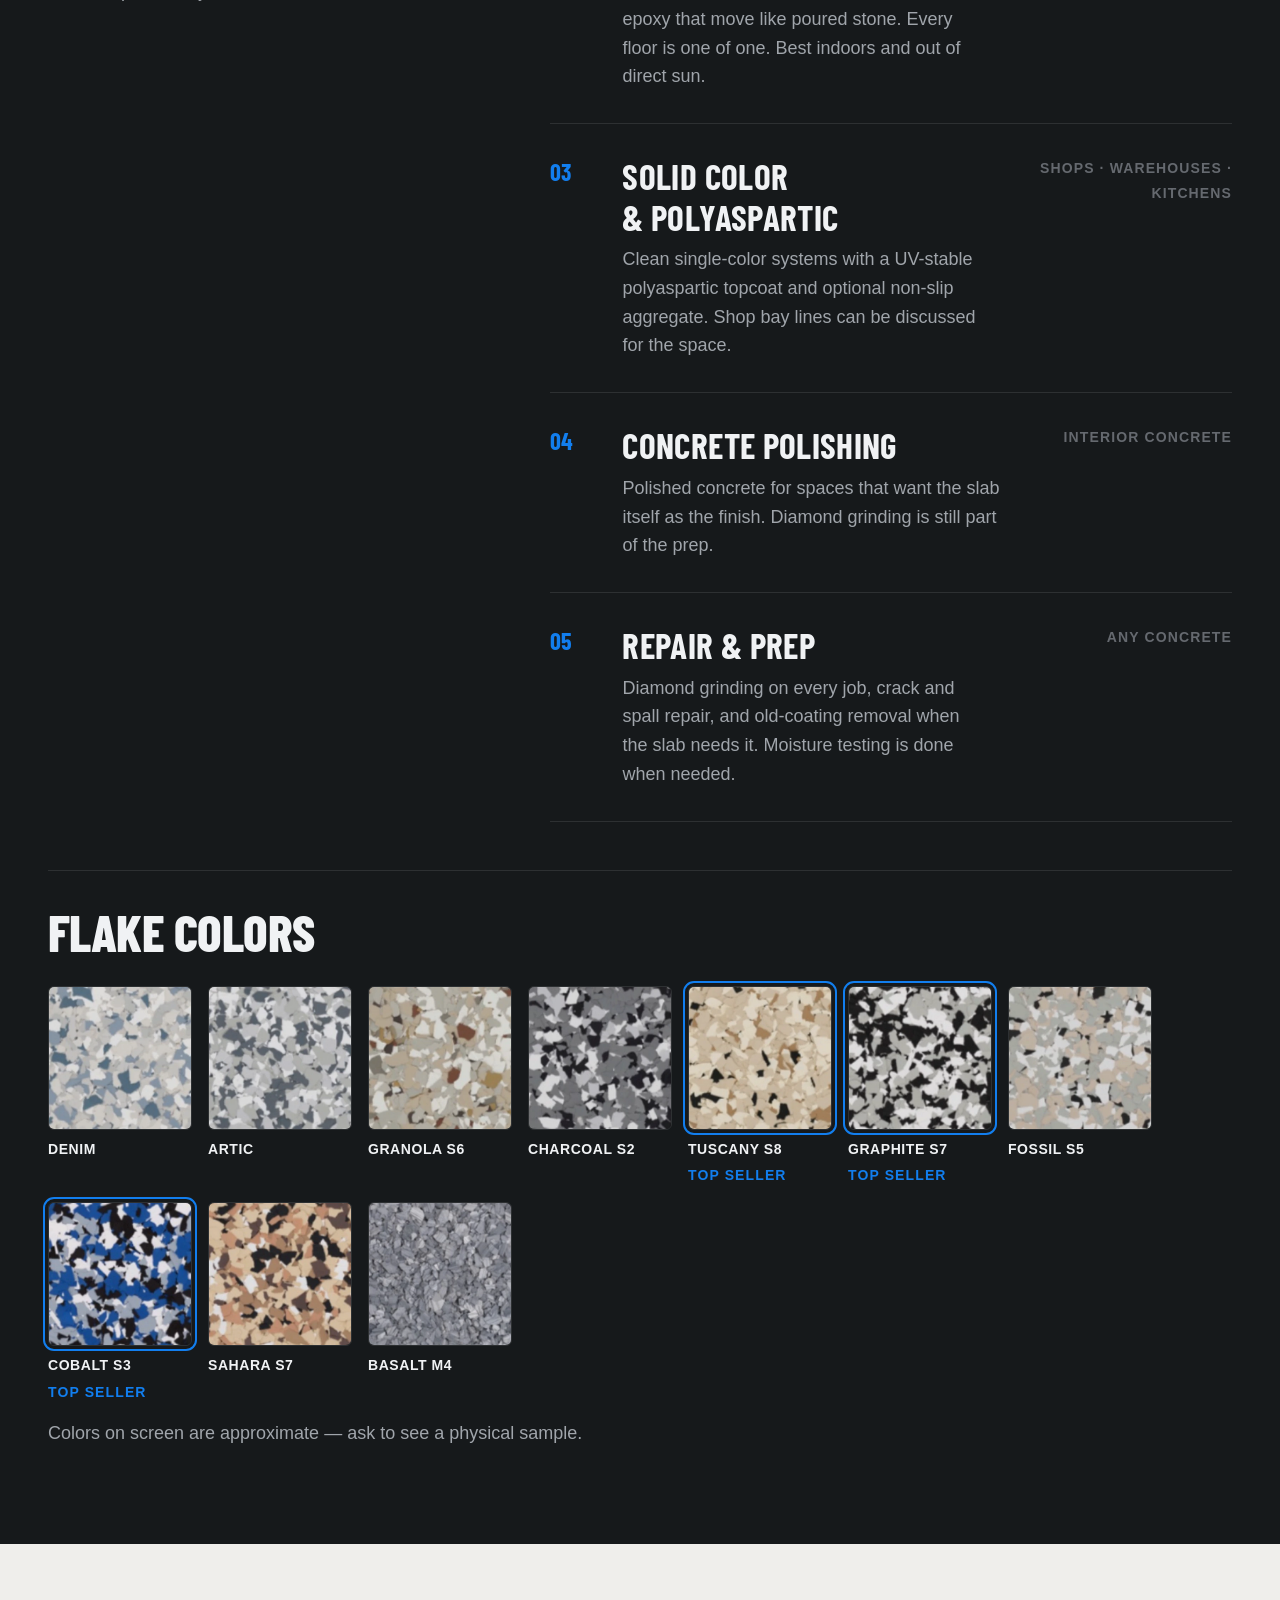
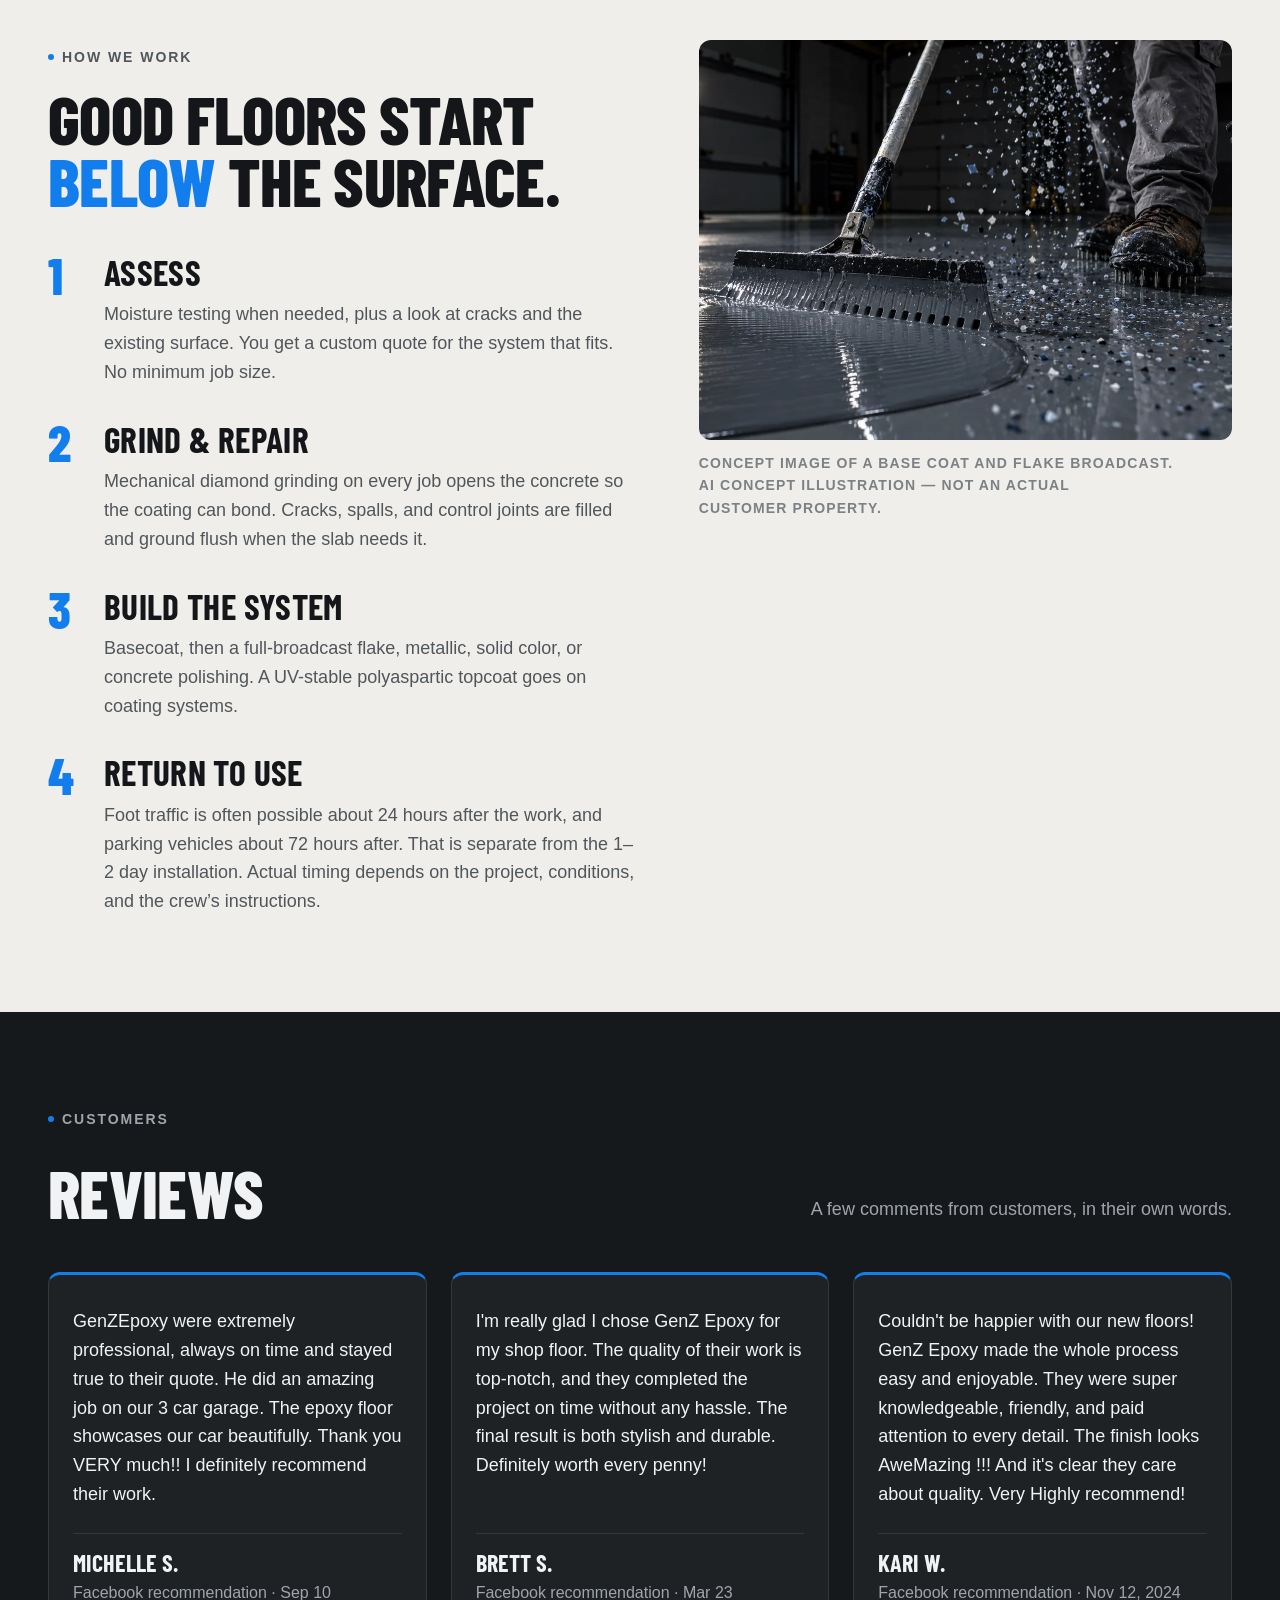
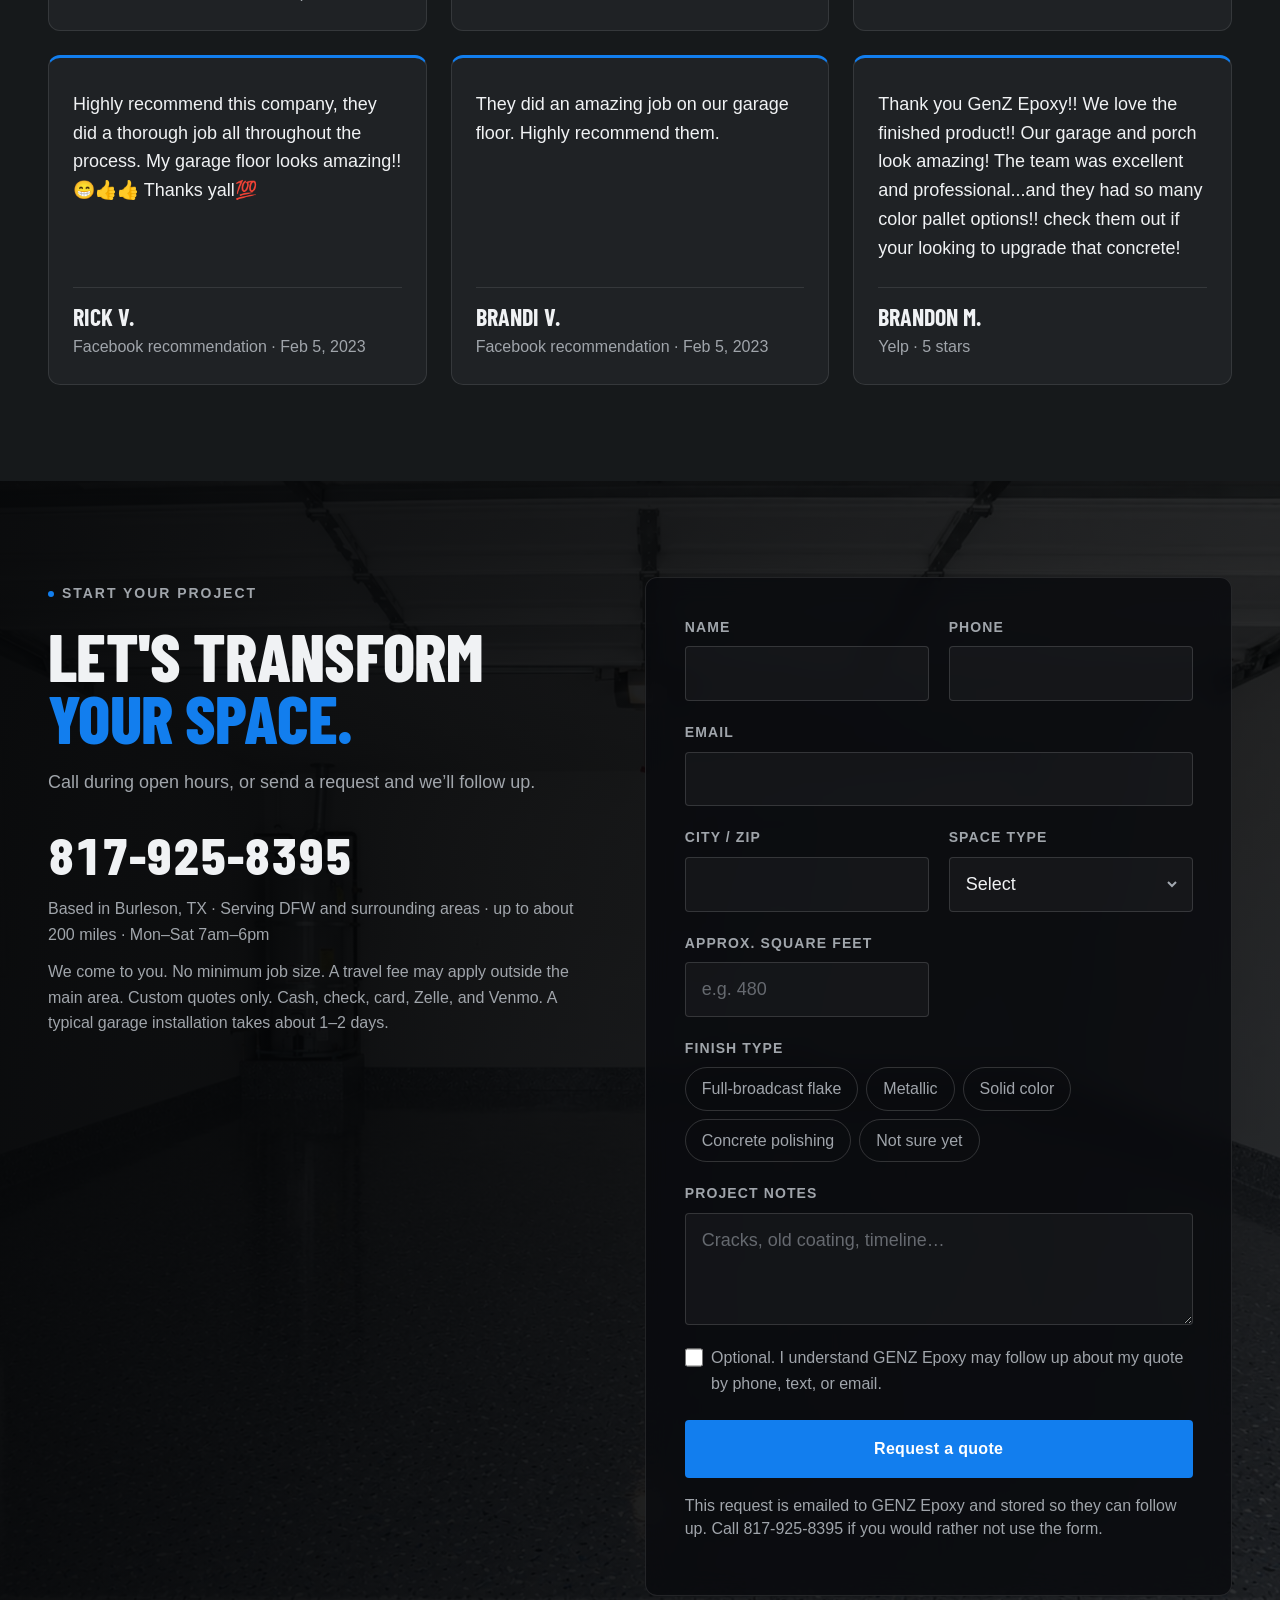
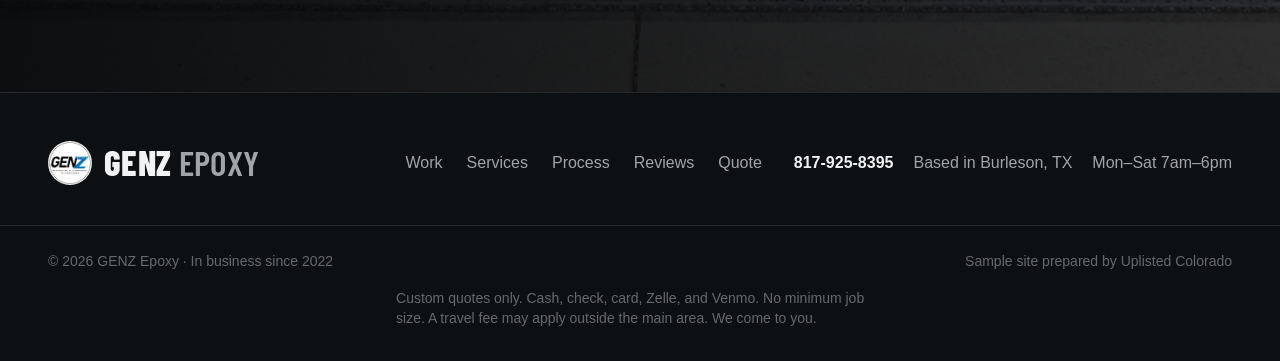
==== commit 26239503: "Update Version B preview: r21 restore desktop before/after slider size On desktop only, the Same spa" ====
--- a/version-b/index.html
+++ b/version-b/index.html
@@ -39,8 +39,8 @@
 
     <link rel="preload" as="image" href="./assets/after-garage.webp" />
     <link rel="preload" as="image" href="./assets/before-garage.webp" />
-    <link rel="stylesheet" href="./base.css?v=r20" />
-    <link rel="stylesheet" href="./style.css?v=r20" />
+    <link rel="stylesheet" href="./base.css?v=r21" />
+    <link rel="stylesheet" href="./style.css?v=r21" />
   </head>
   <body>
     <a class="skip-link" href="#main">Skip to content</a>
@@ -606,6 +606,6 @@
       <p class="container footer-extra">Custom quotes only. Cash, check, card, Zelle, and Venmo. No minimum job size. A travel fee may apply outside the main area. We come to you.</p>
     </footer>
 
-    <script src="./app.js?v=r20" defer></script>
+    <script src="./app.js?v=r21" defer></script>
   </body>
 </html>
--- a/version-b/style.css
+++ b/version-b/style.css
@@ -698,10 +698,17 @@
 
 
 .work-item-feature {
-  max-width: 640px; /* ~half of the 1280px container used in r11 */
+  max-width: 640px; /* current size kept on mobile / small screens */
   width: 100%;
   margin-inline: auto;
   margin-bottom: var(--space-12);
+}
+@media (min-width: 1025px) {
+  /* Restore pre-r12 full container width on desktop only */
+  .work-item-feature {
+    max-width: none;
+    margin-inline: 0;
+  }
 }
 .work-item-feature .compare {
   border-radius: var(--radius-lg);
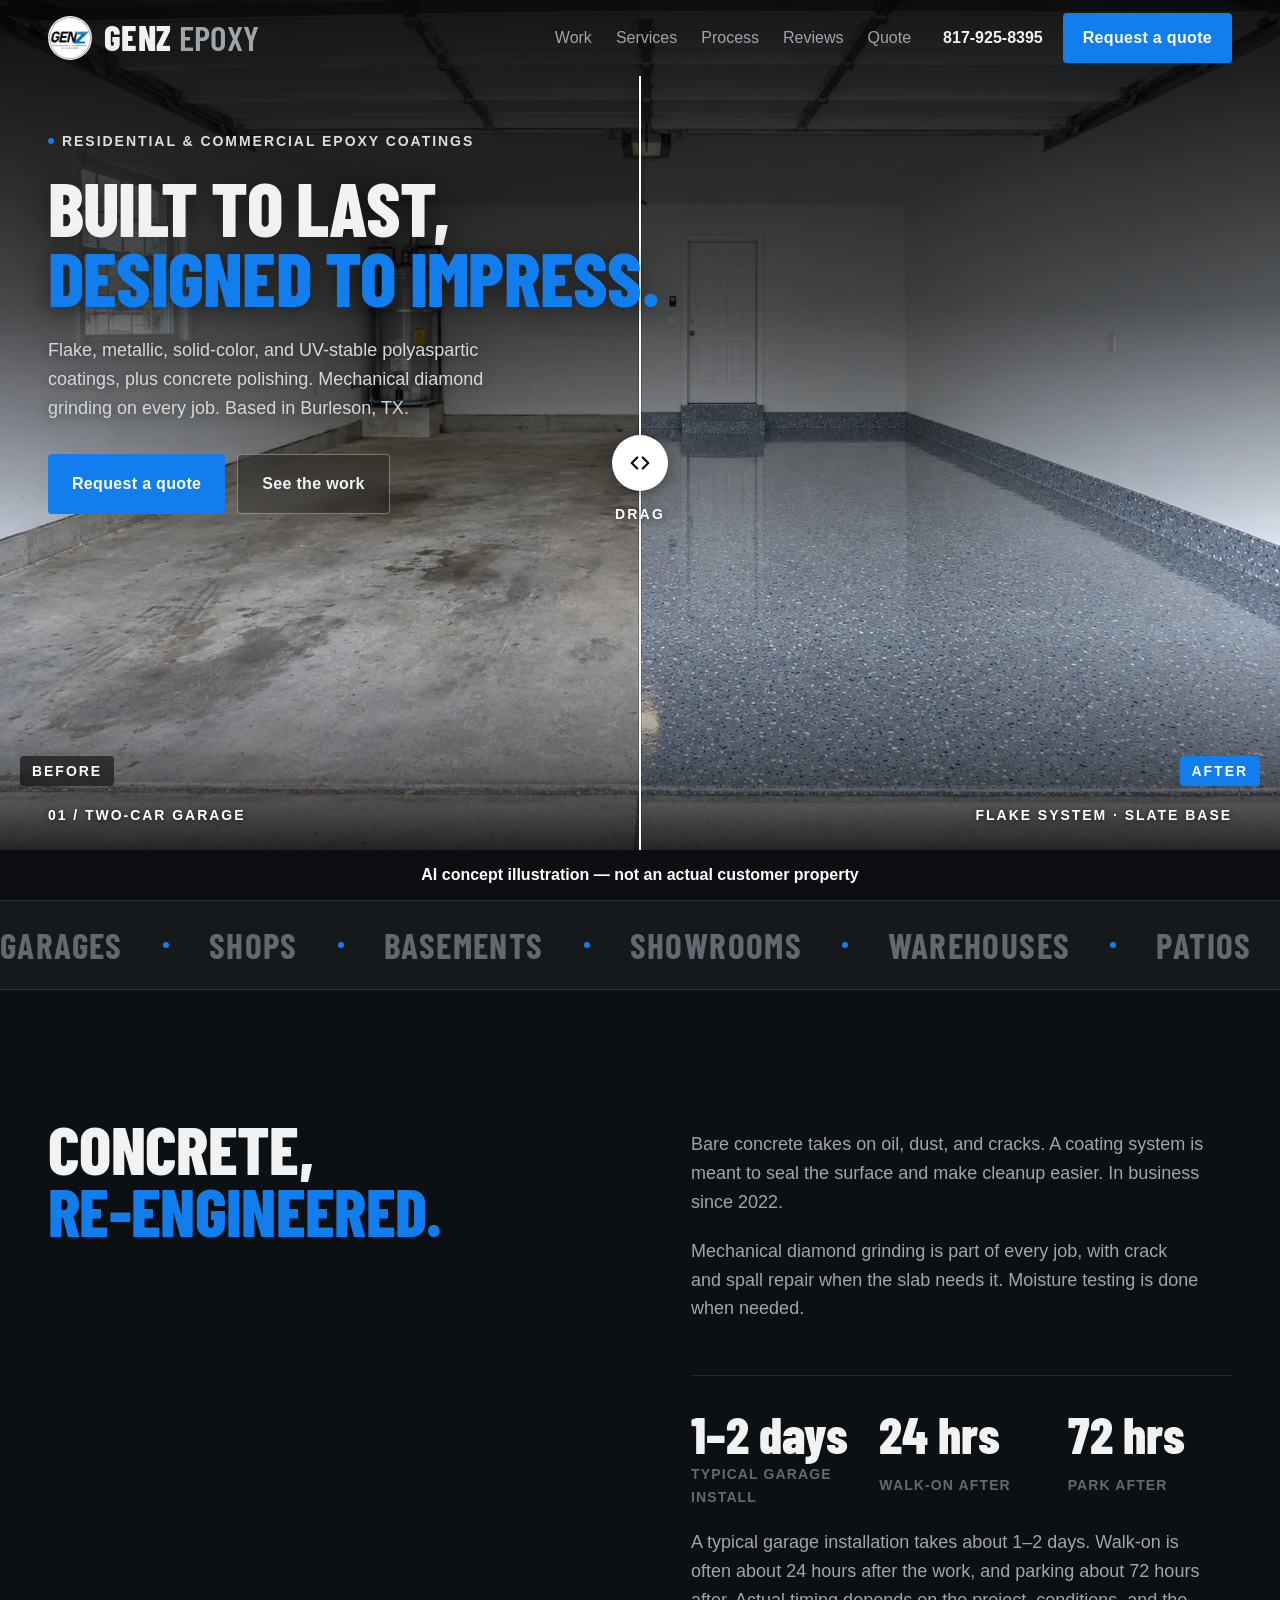
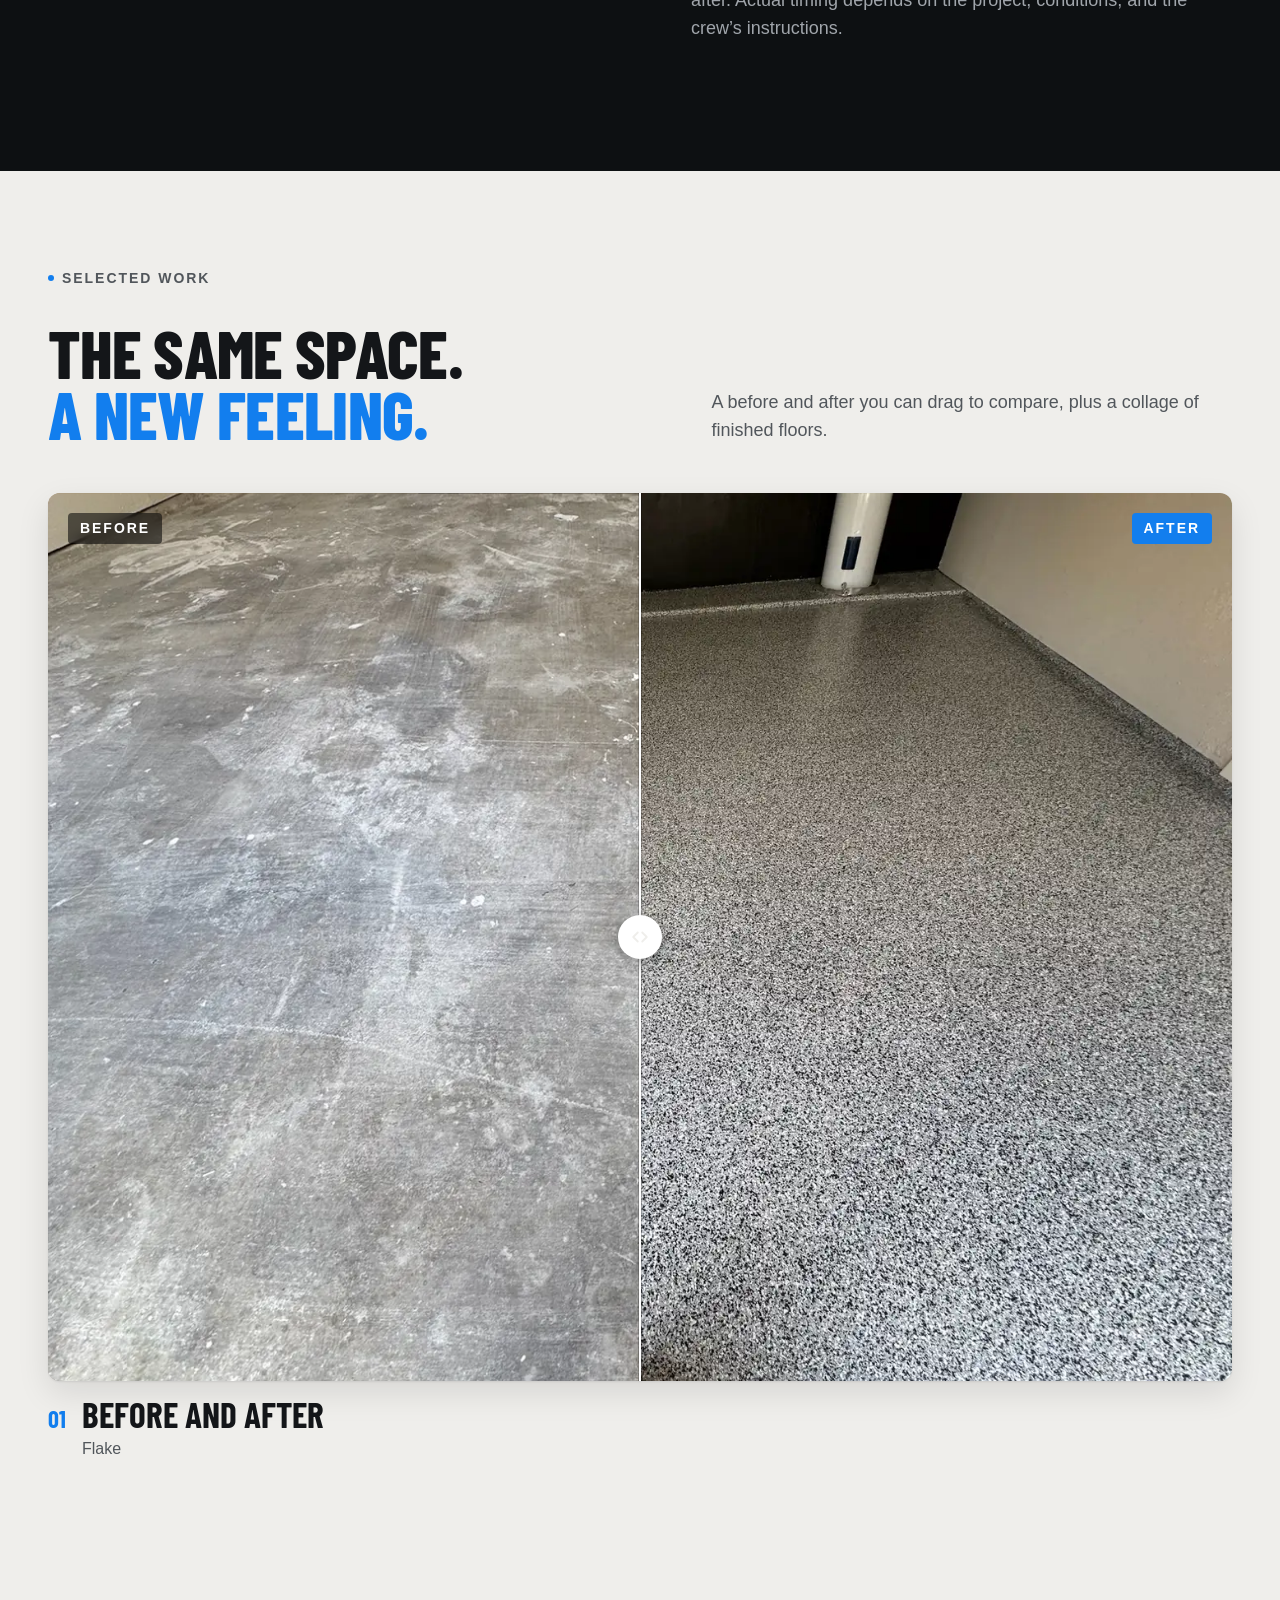
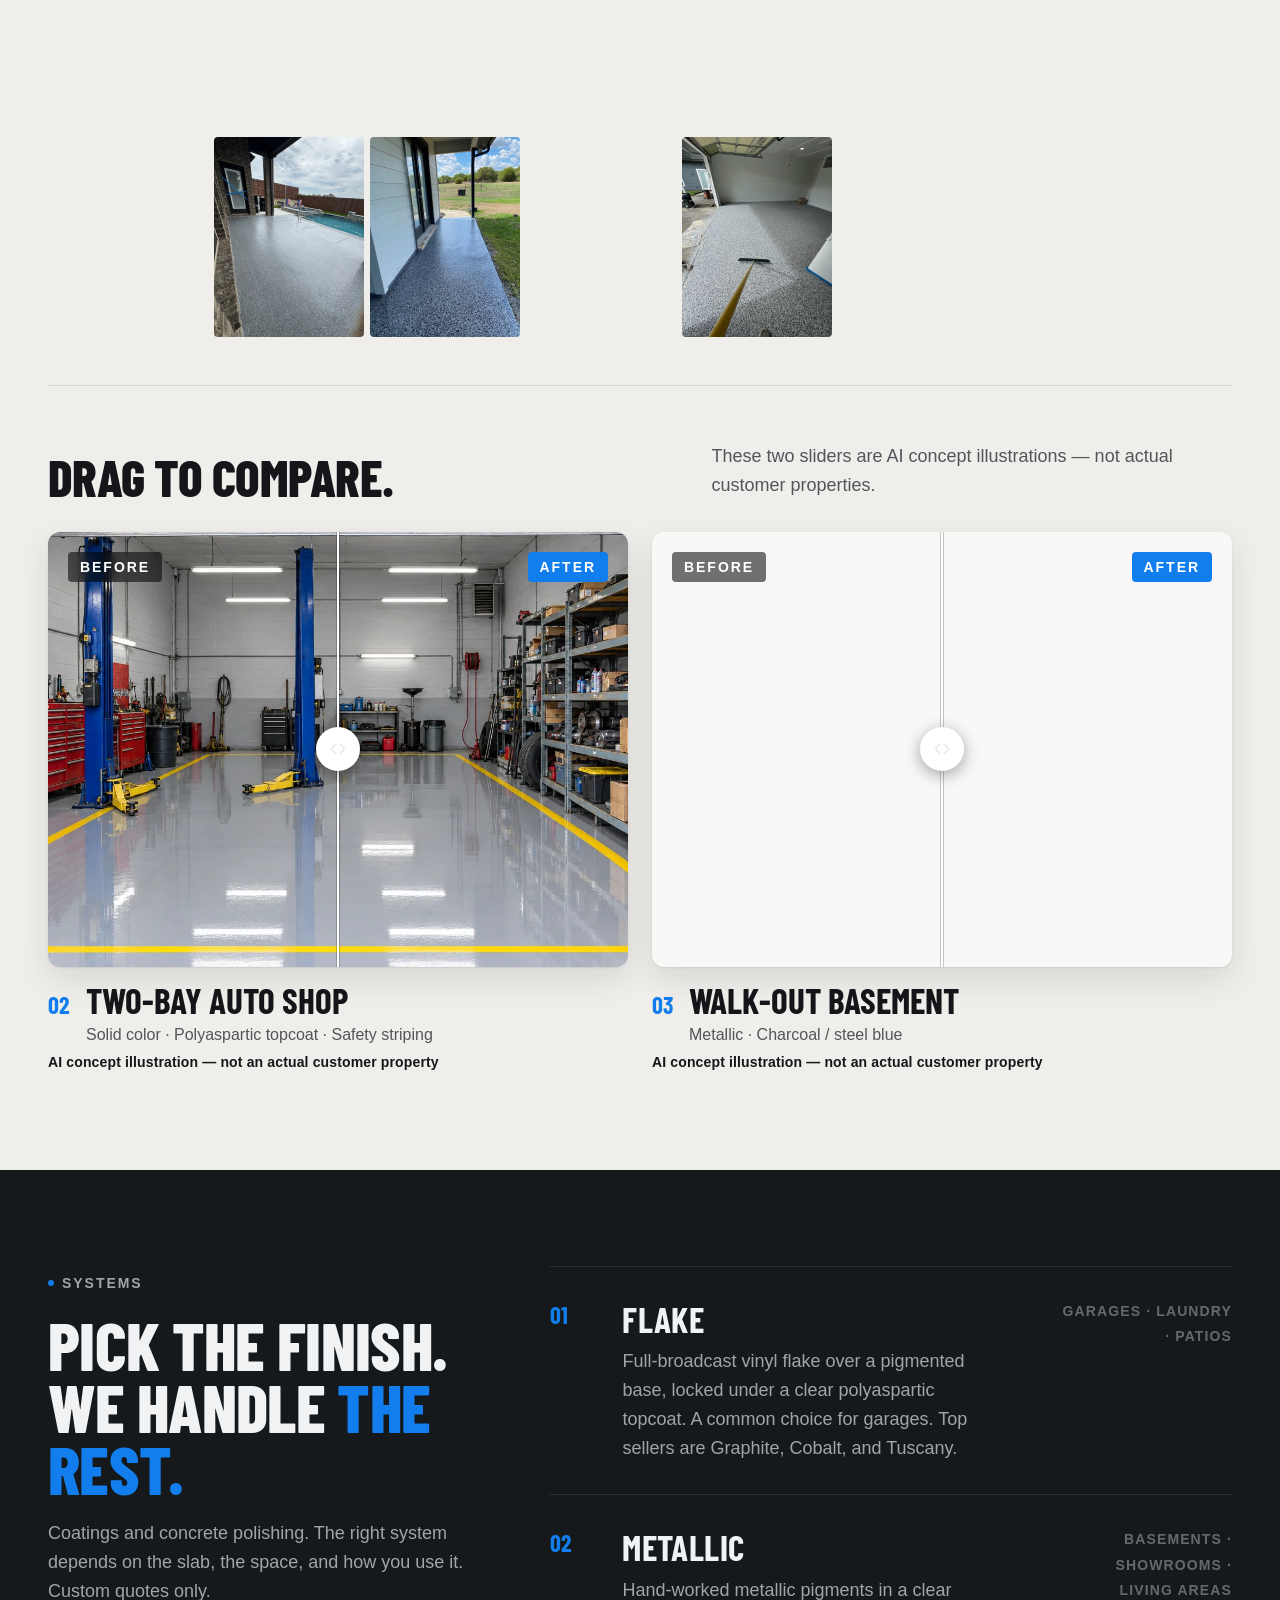
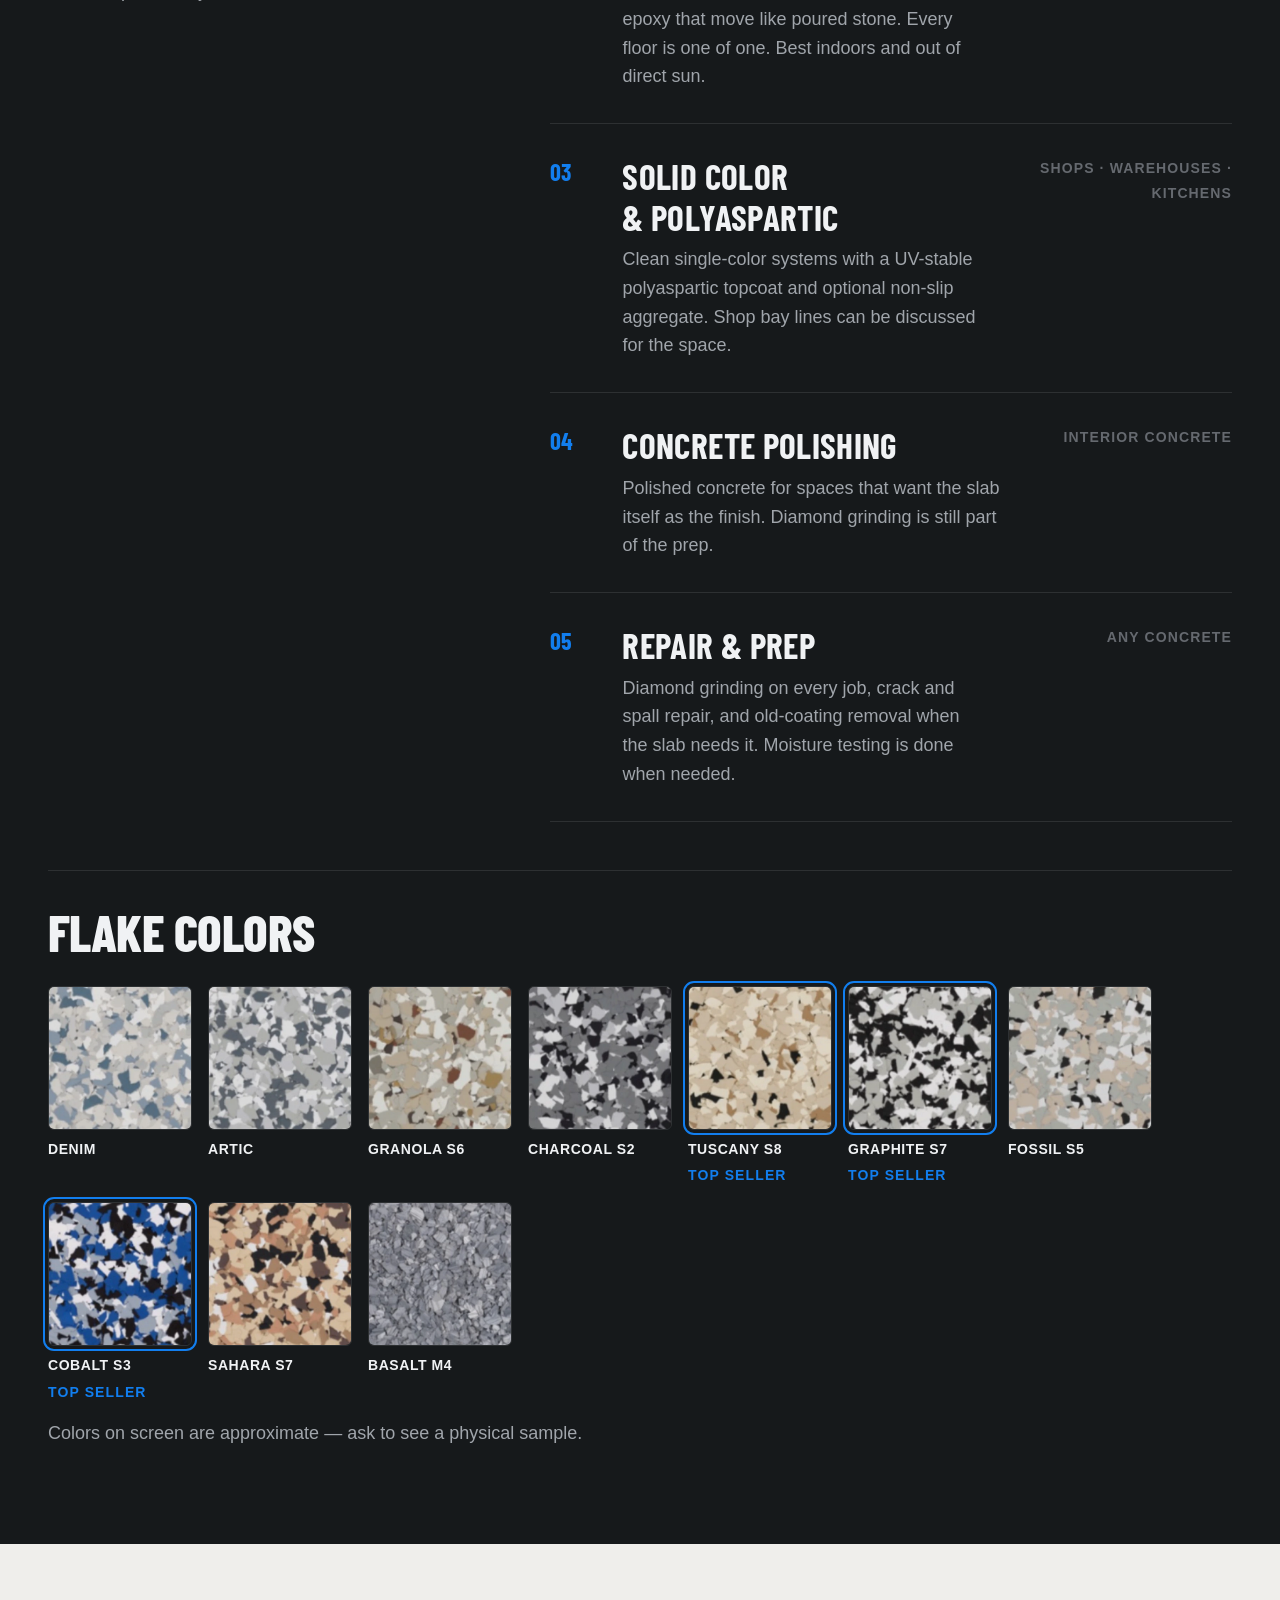
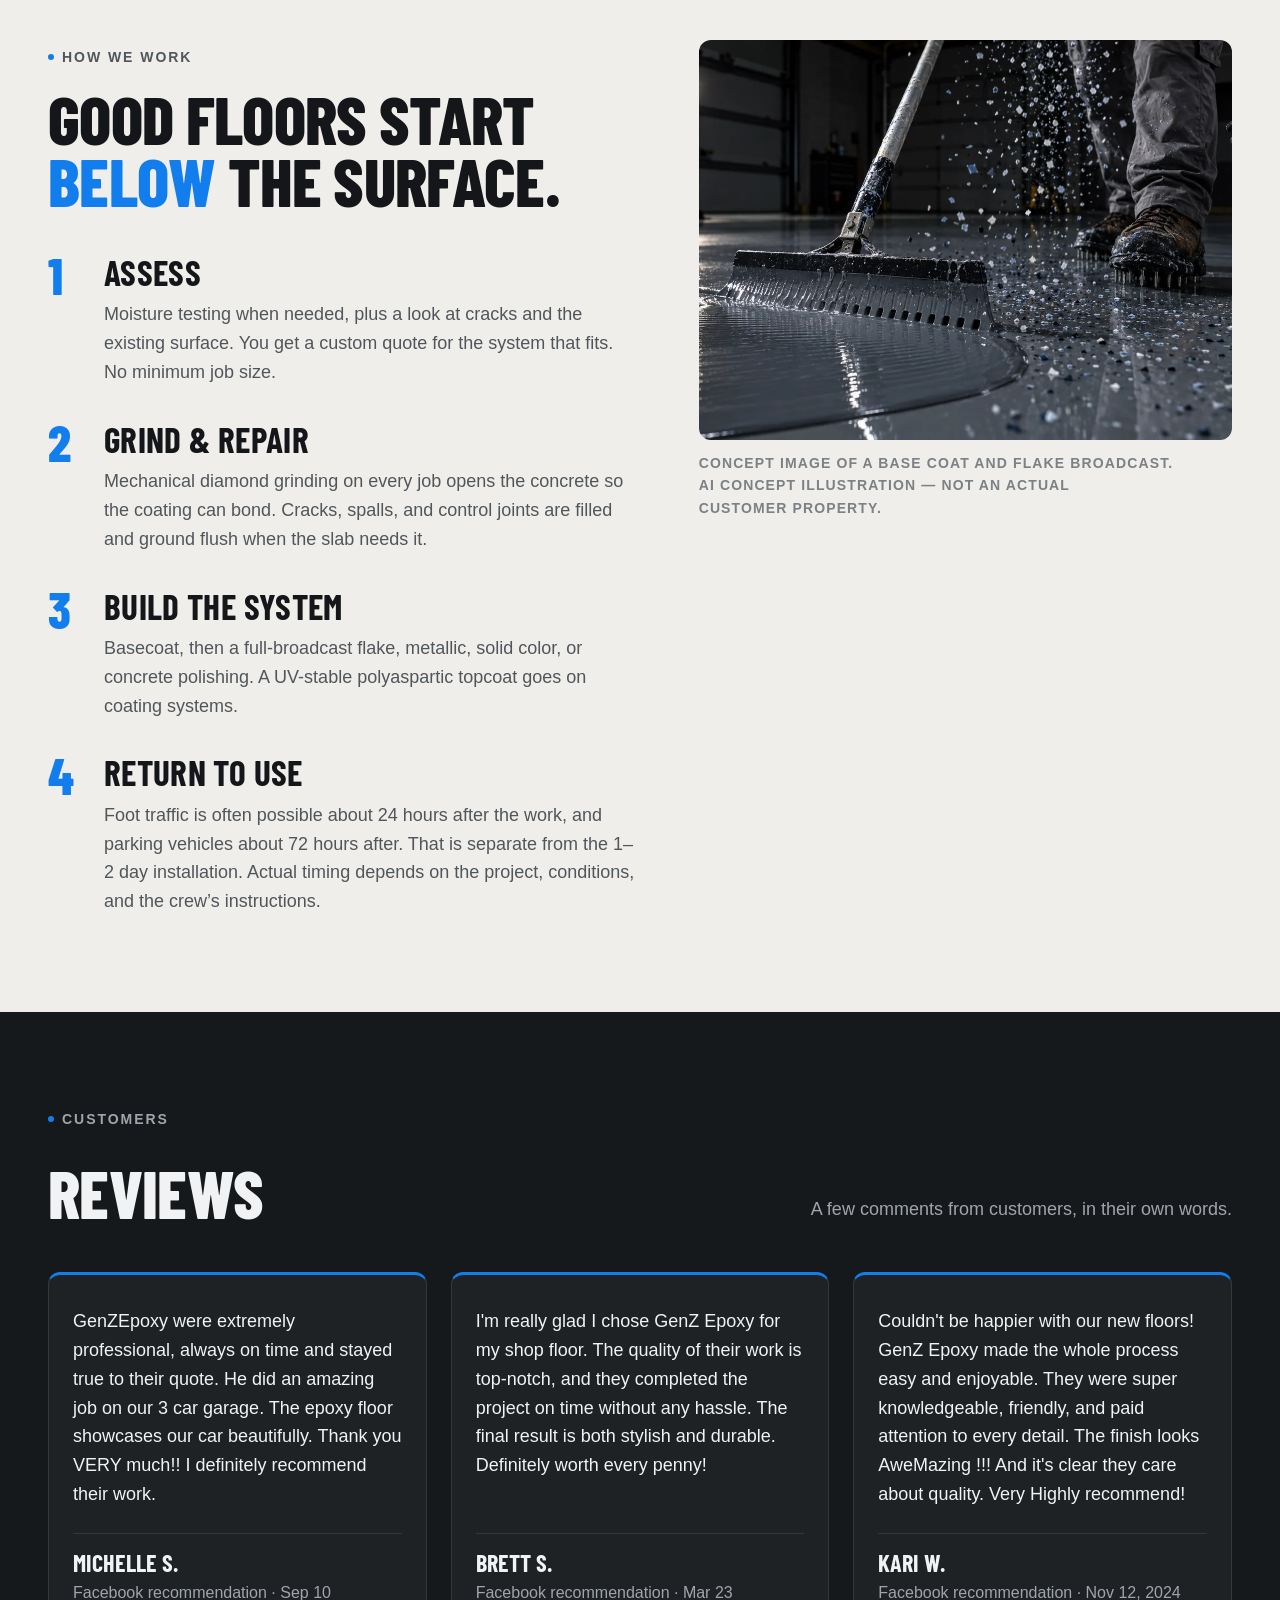
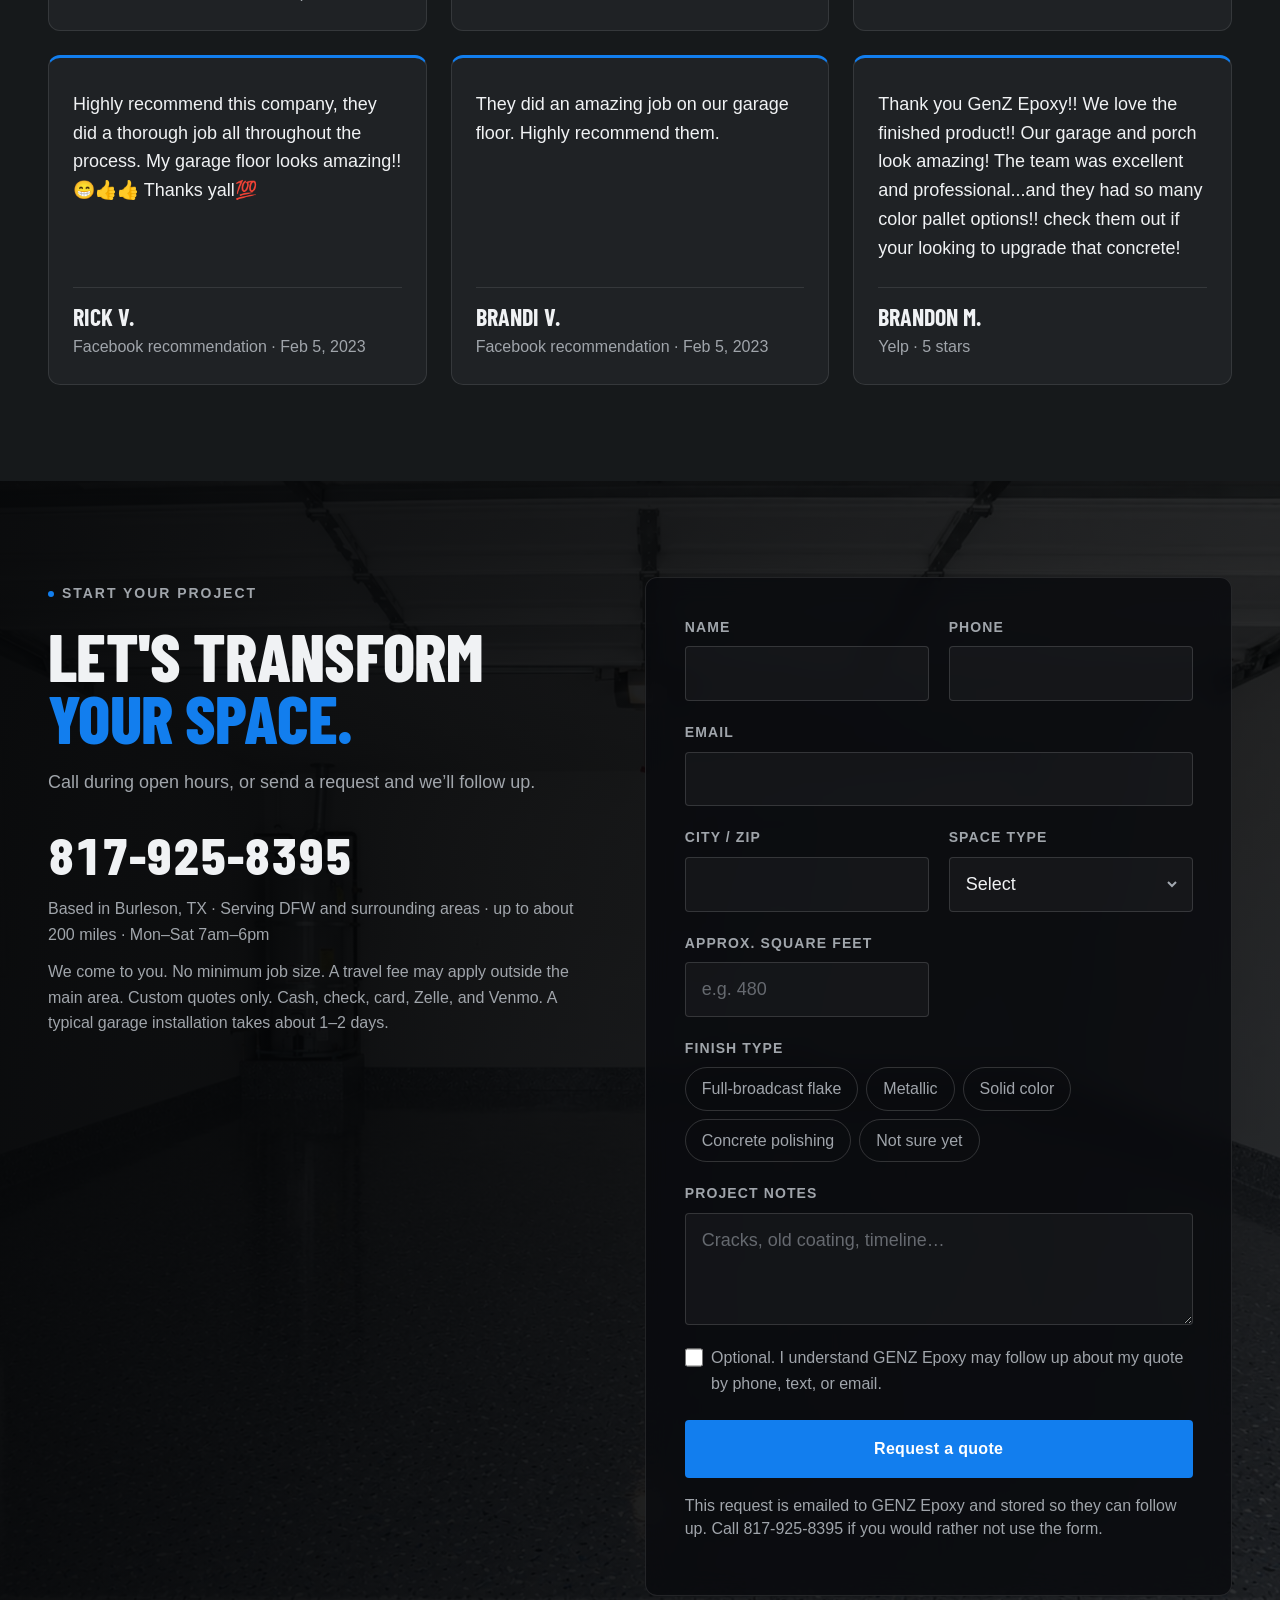
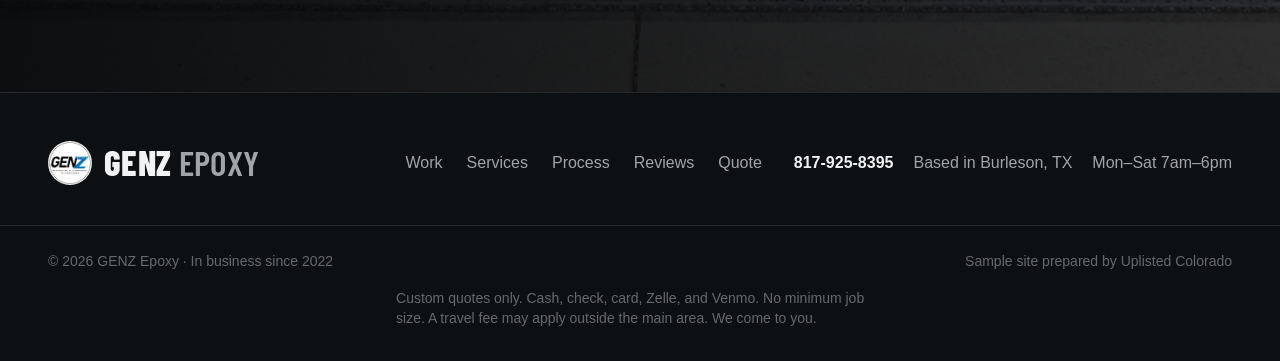
==== commit 6a825fd6: "Update Version B preview: r22 remove hidden 200 miles text Drop “up to about 200 miles” from the met" ====
--- a/version-b/index.html
+++ b/version-b/index.html
@@ -8,7 +8,7 @@
     <title>GENZ Epoxy — Built to last, designed to impress.</title>
     <meta
       name="description"
-      content="Built to last, designed to impress. Service-area epoxy flooring and concrete polishing based in Burleson, TX. Serving DFW and surrounding areas, up to about 200 miles. Mon–Sat 7am–6pm."
+      content="Built to last, designed to impress. Service-area epoxy flooring and concrete polishing based in Burleson, TX. Serving DFW and surrounding areas. Mon–Sat 7am–6pm."
     />
     <meta property="og:title" content="GENZ Epoxy — Built to last, designed to impress." />
     <meta property="og:description" content="Built to last, designed to impress. Service-area epoxy flooring and concrete polishing based in Burleson, TX." />
@@ -21,8 +21,8 @@
         "name": "GENZ Epoxy",
         "slogan": "Built to last, designed to impress.",
         "telephone": "+18179258395",
-        "description": "Built to last, designed to impress. Service-area epoxy flooring and concrete polishing based in Burleson, TX, serving DFW and surrounding areas, up to about 200 miles.",
-        "areaServed": "Burleson, TX; DFW and surrounding areas, up to about 200 miles.",
+        "description": "Built to last, designed to impress. Service-area epoxy flooring and concrete polishing based in Burleson, TX, serving Dallas–Fort Worth and surrounding areas.",
+        "areaServed": "Burleson, TX; Dallas–Fort Worth and surrounding areas",
         "openingHours": "Mo-Sa 07:00-18:00",
         "foundingDate": "2022",
         "paymentAccepted": "Cash, Check, Card, Zelle, Venmo"
@@ -39,8 +39,8 @@
 
     <link rel="preload" as="image" href="./assets/after-garage.webp" />
     <link rel="preload" as="image" href="./assets/before-garage.webp" />
-    <link rel="stylesheet" href="./base.css?v=r21" />
-    <link rel="stylesheet" href="./style.css?v=r21" />
+    <link rel="stylesheet" href="./base.css?v=r22" />
+    <link rel="stylesheet" href="./style.css?v=r22" />
   </head>
   <body>
     <a class="skip-link" href="#main">Skip to content</a>
@@ -606,6 +606,6 @@
       <p class="container footer-extra">Custom quotes only. Cash, check, card, Zelle, and Venmo. No minimum job size. A travel fee may apply outside the main area. We come to you.</p>
     </footer>
 
-    <script src="./app.js?v=r21" defer></script>
+    <script src="./app.js?v=r22" defer></script>
   </body>
 </html>
